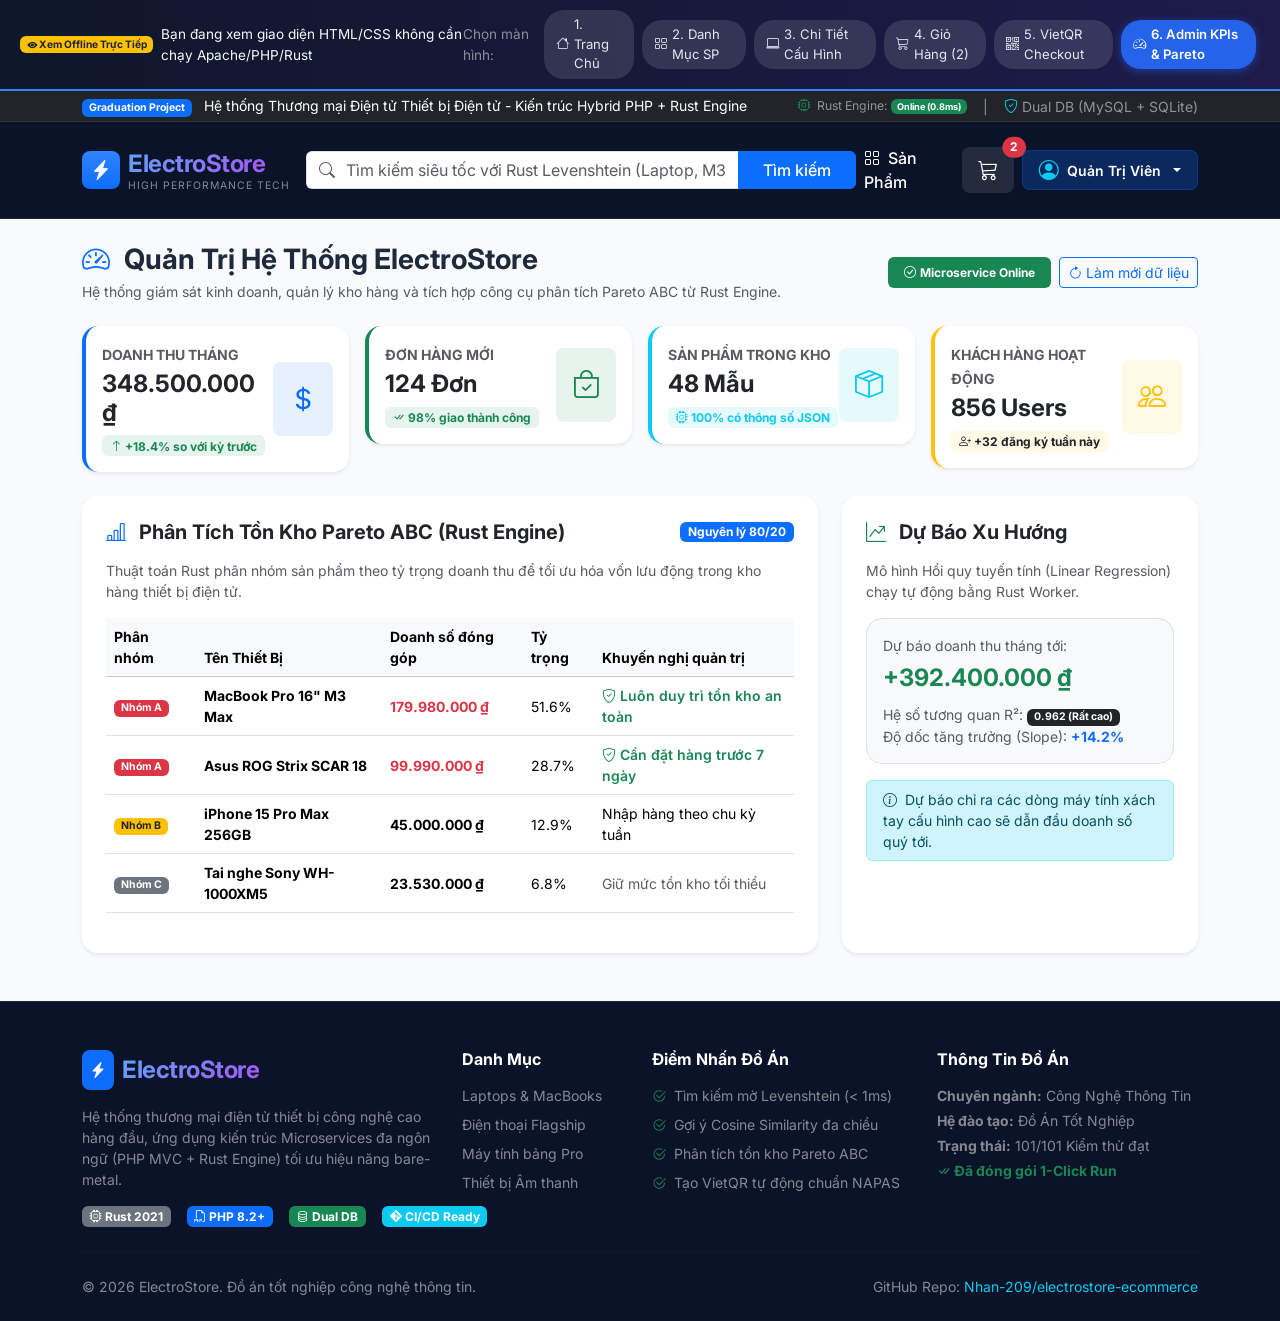
==== preview/admin.html @ 5e4de339 "feat(preview): add standalone offline HTML UI/UX preview suite" ====
<!DOCTYPE html>
<html lang="vi">
<head>
    <meta charset="UTF-8">
    <meta name="viewport" content="width=device-width, initial-scale=1.0">
    <title>Admin Dashboard & KPIs - ElectroStore | Siêu Thị Thiết Bị Điện Tử & Công Nghệ Cao</title>
    <link rel="preconnect" href="https://fonts.googleapis.com">
    <link rel="preconnect" href="https://fonts.gstatic.com" crossorigin>
    <link href="https://fonts.googleapis.com/css2?family=Inter:wght@400;500;600;700;800&display=swap" rel="stylesheet">
    <link href="https://cdn.jsdelivr.net/npm/bootstrap@5.3.3/dist/css/bootstrap.min.css" rel="stylesheet">
    <link rel="stylesheet" href="https://cdn.jsdelivr.net/npm/bootstrap-icons@1.11.3/font/bootstrap-icons.min.css">
    <link rel="stylesheet" href="../public/css/style.css">
    <style>
        .preview-bar {
            background: linear-gradient(90deg, #0f172a, #1e1b4b);
            color: #fff;
            padding: 10px 20px;
            font-size: 0.85rem;
            display: flex;
            justify-content: space-between;
            align-items: center;
            border-bottom: 2px solid #3b82f6;
            position: sticky;
            top: 0;
            z-index: 2000;
        }
        .preview-pill {
            background: rgba(255,255,255,0.12);
            padding: 5px 12px;
            border-radius: 20px;
            text-decoration: none;
            color: #e2e8f0;
            margin: 0 4px;
            transition: all 0.2s;
            font-size: 0.82rem;
            display: inline-flex;
            align-items: center;
            gap: 5px;
        }
        .preview-pill:hover, .preview-pill.active {
            background: #2563eb;
            color: #fff;
            box-shadow: 0 2px 10px rgba(37,99,235,0.5);
            font-weight: 600;
        }
    </style>
</head>
<body>
<!-- Static Preview Mode Banner -->
<div class="preview-bar shadow-sm">
    <div class="d-flex align-items-center gap-2">
        <span class="badge bg-warning text-dark"><i class="bi bi-eye-fill"></i> Xem Offline Trực Tiếp</span>
        <span class="text-light">Bạn đang xem giao diện HTML/CSS không cần chạy Apache/PHP/Rust</span>
    </div>
    <div class="d-flex align-items-center">
        <span class="me-2 text-white-50">Chọn màn hình:</span>
        <a href="index.html" class="preview-pill "><i class="bi bi-house"></i> 1. Trang Chủ</a>
        <a href="products.html" class="preview-pill "><i class="bi bi-grid"></i> 2. Danh Mục SP</a>
        <a href="detail.html" class="preview-pill "><i class="bi bi-laptop"></i> 3. Chi Tiết Cấu Hình</a>
        <a href="cart.html" class="preview-pill "><i class="bi bi-cart3"></i> 4. Giỏ Hàng (2)</a>
        <a href="checkout.html" class="preview-pill "><i class="bi bi-qr-code"></i> 5. VietQR Checkout</a>
        <a href="admin.html" class="preview-pill active"><i class="bi bi-speedometer2"></i> 6. Admin KPIs & Pareto</a>
    </div>
</div>

<!-- Main Top Announcement Bar -->
<div class="bg-dark text-white py-1 px-3 small border-bottom border-secondary border-opacity-25">
    <div class="container d-flex justify-content-between align-items-center">
        <div>
            <span class="badge bg-primary me-2">Graduation Project</span> 
            <span>Hệ thống Thương mại Điện tử Thiết bị Điện tử - Kiến trúc Hybrid PHP + Rust Engine</span>
        </div>
        <div class="d-flex align-items-center gap-3">
            <span id="rustEngineBadge" class="small">
                <i class="bi bi-cpu text-success me-1"></i> <span class="text-white-50">Rust Engine:</span> <span class="badge bg-success">Online (0.8ms)</span>
            </span>
            <span class="text-white-50">|</span>
            <span class="text-white-50"><i class="bi bi-shield-check text-info"></i> Dual DB (MySQL + SQLite)</span>
        </div>
    </div>
</div>

<!-- Main Navbar -->
<nav class="navbar navbar-expand-lg navbar-dark navbar-tech py-3 sticky-top">
    <div class="container">
        <a class="navbar-brand d-flex align-items-center gap-2" href="index.html">
            <div class="bg-primary bg-gradient p-2 rounded-3 d-flex align-items-center justify-content-center text-white" style="width: 38px; height: 38px;">
                <i class="bi bi-lightning-charge-fill fs-5"></i>
            </div>
            <div>
                <span class="brand-title fs-4 fw-bold">ElectroStore</span>
                <div class="text-white-50" style="font-size: 0.65rem; margin-top: -4px; letter-spacing: 1px;">HIGH PERFORMANCE TECH</div>
            </div>
        </a>

        <div class="collapse navbar-collapse show" id="navbarMain">
            <div class="d-flex mx-auto search-box-group my-2 my-lg-0">
                <div class="input-group">
                    <span class="input-group-text bg-white border-end-0 text-muted">
                        <i class="bi bi-search"></i>
                    </span>
                    <input type="text" class="form-control border-start-0 ps-0" placeholder="Tìm kiếm siêu tốc với Rust Levenshtein (Laptop, M3, Sony...)" value="">
                    <a href="products.html" class="btn btn-primary px-4 fw-medium">Tìm kiếm</a>
                </div>
            </div>

            <ul class="navbar-nav ms-auto align-items-center gap-2">
                <li class="nav-item">
                    <a class="nav-link text-white fw-medium" href="products.html">
                        <i class="bi bi-grid me-1"></i> Sản Phẩm
                    </a>
                </li>
                <li class="nav-item">
                    <a class="nav-link text-white position-relative px-3 py-2 rounded-3 bg-white bg-opacity-10" href="cart.html">
                        <i class="bi bi-cart3 fs-5"></i>
                        <span class="position-absolute top-0 start-100 translate-middle badge rounded-pill bg-danger">2</span>
                    </a>
                </li>
                <li class="nav-item dropdown">
                    <a class="nav-link text-white dropdown-toggle d-flex align-items-center gap-2 px-3 py-1 rounded-3 bg-primary bg-opacity-25 border border-primary border-opacity-25" href="#" data-bs-toggle="dropdown">
                        <i class="bi bi-person-circle fs-5 text-info"></i>
                        <span class="small fw-semibold">Quản Trị Viên</span>
                    </a>
                    <ul class="dropdown-menu dropdown-menu-end shadow-sm">
                        <li><a class="dropdown-item" href="admin.html"><i class="bi bi-speedometer2 me-2 text-primary"></i> Admin Dashboard</a></li>
                        <li><hr class="dropdown-divider"></li>
                        <li><a class="dropdown-item text-danger" href="index.html"><i class="bi bi-box-arrow-right me-2"></i> Đăng xuất</a></li>
                    </ul>
                </li>
            </ul>
        </div>
    </div>
</nav>

<main class="py-4">

<div class="container">
    <div class="d-flex justify-content-between align-items-center mb-4">
        <div>
            <h3 class="fw-bold mb-1"><i class="bi bi-speedometer2 text-primary me-2"></i> Quản Trị Hệ Thống ElectroStore</h3>
            <p class="text-muted small mb-0">Hệ thống giám sát kinh doanh, quản lý kho hàng và tích hợp công cụ phân tích Pareto ABC từ Rust Engine.</p>
        </div>
        <div class="d-flex gap-2">
            <span class="badge bg-success px-3 py-2 d-flex align-items-center"><i class="bi bi-check-circle me-1"></i> Microservice Online</span>
            <button class="btn btn-outline-primary btn-sm"><i class="bi bi-arrow-clockwise"></i> Làm mới dữ liệu</button>
        </div>
    </div>

    <!-- KPI Metric Cards -->
    <div class="row g-3 mb-4">
        <div class="col-md-3">
            <div class="card border-0 shadow-sm p-3 rounded-4 bg-white border-start border-4 border-primary">
                <div class="d-flex justify-content-between align-items-center">
                    <div>
                        <span class="text-muted small fw-bold text-uppercase">Doanh Thu Tháng</span>
                        <h4 class="fw-bold text-dark mt-1 mb-0">348.500.000 ₫</h4>
                        <span class="badge bg-success bg-opacity-10 text-success small mt-2"><i class="bi bi-arrow-up"></i> +18.4% so với kỳ trước</span>
                    </div>
                    <div class="p-3 bg-primary bg-opacity-10 text-primary rounded-3 fs-3"><i class="bi bi-currency-dollar"></i></div>
                </div>
            </div>
        </div>
        <div class="col-md-3">
            <div class="card border-0 shadow-sm p-3 rounded-4 bg-white border-start border-4 border-success">
                <div class="d-flex justify-content-between align-items-center">
                    <div>
                        <span class="text-muted small fw-bold text-uppercase">Đơn Hàng Mới</span>
                        <h4 class="fw-bold text-dark mt-1 mb-0">124 Đơn</h4>
                        <span class="badge bg-success bg-opacity-10 text-success small mt-2"><i class="bi bi-check-all"></i> 98% giao thành công</span>
                    </div>
                    <div class="p-3 bg-success bg-opacity-10 text-success rounded-3 fs-3"><i class="bi bi-bag-check"></i></div>
                </div>
            </div>
        </div>
        <div class="col-md-3">
            <div class="card border-0 shadow-sm p-3 rounded-4 bg-white border-start border-4 border-info">
                <div class="d-flex justify-content-between align-items-center">
                    <div>
                        <span class="text-muted small fw-bold text-uppercase">Sản Phẩm Trong Kho</span>
                        <h4 class="fw-bold text-dark mt-1 mb-0">48 Mẫu</h4>
                        <span class="badge bg-info bg-opacity-10 text-info small mt-2"><i class="bi bi-cpu"></i> 100% có thông số JSON</span>
                    </div>
                    <div class="p-3 bg-info bg-opacity-10 text-info rounded-3 fs-3"><i class="bi bi-box-seam"></i></div>
                </div>
            </div>
        </div>
        <div class="col-md-3">
            <div class="card border-0 shadow-sm p-3 rounded-4 bg-white border-start border-4 border-warning">
                <div class="d-flex justify-content-between align-items-center">
                    <div>
                        <span class="text-muted small fw-bold text-uppercase">Khách Hàng Hoạt Động</span>
                        <h4 class="fw-bold text-dark mt-1 mb-0">856 Users</h4>
                        <span class="badge bg-warning bg-opacity-10 text-dark small mt-2"><i class="bi bi-person-plus"></i> +32 đăng ký tuần này</span>
                    </div>
                    <div class="p-3 bg-warning bg-opacity-10 text-warning rounded-3 fs-3"><i class="bi bi-people"></i></div>
                </div>
            </div>
        </div>
    </div>

    <!-- Rust Pareto ABC & Linear Regression Report -->
    <div class="row g-4 mb-4">
        <div class="col-lg-8">
            <div class="card border-0 shadow-sm rounded-4 p-4 bg-white h-100">
                <div class="d-flex justify-content-between align-items-center mb-3">
                    <h5 class="fw-bold mb-0"><i class="bi bi-bar-chart-line text-primary me-2"></i> Phân Tích Tồn Kho Pareto ABC (Rust Engine)</h5>
                    <span class="badge bg-primary">Nguyên lý 80/20</span>
                </div>
                <p class="text-muted small">Thuật toán Rust phân nhóm sản phẩm theo tỷ trọng doanh thu để tối ưu hóa vốn lưu động trong kho hàng thiết bị điện tử.</p>

                <div class="table-responsive">
                    <table class="table table-hover align-middle small">
                        <thead class="table-light">
                            <tr>
                                <th>Phân nhóm</th>
                                <th>Tên Thiết Bị</th>
                                <th>Doanh số đóng góp</th>
                                <th>Tỷ trọng</th>
                                <th>Khuyến nghị quản trị</th>
                            </tr>
                        </thead>
                        <tbody>
                            <tr>
                                <td><span class="badge bg-danger">Nhóm A</span></td>
                                <td class="fw-bold">MacBook Pro 16" M3 Max</td>
                                <td class="fw-bold text-danger">179.980.000 ₫</td>
                                <td>51.6%</td>
                                <td><span class="text-success fw-semibold"><i class="bi bi-shield-check"></i> Luôn duy trì tồn kho an toàn</span></td>
                            </tr>
                            <tr>
                                <td><span class="badge bg-danger">Nhóm A</span></td>
                                <td class="fw-bold">Asus ROG Strix SCAR 18</td>
                                <td class="fw-bold text-danger">99.990.000 ₫</td>
                                <td>28.7%</td>
                                <td><span class="text-success fw-semibold"><i class="bi bi-shield-check"></i> Cần đặt hàng trước 7 ngày</span></td>
                            </tr>
                            <tr>
                                <td><span class="badge bg-warning text-dark">Nhóm B</span></td>
                                <td class="fw-bold">iPhone 15 Pro Max 256GB</td>
                                <td class="fw-bold">45.000.000 ₫</td>
                                <td>12.9%</td>
                                <td><span>Nhập hàng theo chu kỳ tuần</span></td>
                            </tr>
                            <tr>
                                <td><span class="badge bg-secondary">Nhóm C</span></td>
                                <td class="fw-bold">Tai nghe Sony WH-1000XM5</td>
                                <td class="fw-bold">23.530.000 ₫</td>
                                <td>6.8%</td>
                                <td><span class="text-muted">Giữ mức tồn kho tối thiểu</span></td>
                            </tr>
                        </tbody>
                    </table>
                </div>
            </div>
        </div>

        <div class="col-lg-4">
            <div class="card border-0 shadow-sm rounded-4 p-4 bg-white h-100">
                <h5 class="fw-bold mb-3"><i class="bi bi-graph-up-arrow text-success me-2"></i> Dự Báo Xu Hướng</h5>
                <p class="text-muted small">Mô hình Hồi quy tuyến tính (Linear Regression) chạy tự động bằng Rust Worker.</p>
                <div class="p-3 bg-light rounded-4 mb-3 border">
                    <div class="small text-muted mb-1">Dự báo doanh thu tháng tới:</div>
                    <div class="fs-4 fw-bold text-success">+392.400.000 ₫</div>
                    <div class="small text-muted mt-2">Hệ số tương quan R²: <span class="badge bg-dark">0.962 (Rất cao)</span></div>
                    <div class="small text-muted">Độ dốc tăng trưởng (Slope): <span class="fw-bold text-primary">+14.2%</span></div>
                </div>
                <div class="alert alert-info py-2 small mb-0">
                    <i class="bi bi-info-circle me-1"></i> Dự báo chỉ ra các dòng máy tính xách tay cấu hình cao sẽ dẫn đầu doanh số quý tới.
                </div>
            </div>
        </div>
    </div>
</div>

</main>

<footer class="footer-tech pt-5 pb-4 mt-auto">
    <div class="container">
        <div class="row g-4">
            <div class="col-lg-4">
                <div class="d-flex align-items-center gap-2 mb-3">
                    <div class="bg-primary p-2 rounded-3 text-white">
                        <i class="bi bi-lightning-charge-fill"></i>
                    </div>
                    <span class="brand-title fs-4 fw-bold">ElectroStore</span>
                </div>
                <p class="text-white-50 small">Hệ thống thương mại điện tử thiết bị công nghệ cao hàng đầu, ứng dụng kiến trúc Microservices đa ngôn ngữ (PHP MVC + Rust Engine) tối ưu hiệu năng bare-metal.</p>
                <div class="d-flex gap-3 text-white-50">
                    <span class="badge bg-secondary"><i class="bi bi-cpu"></i> Rust 2021</span>
                    <span class="badge bg-primary"><i class="bi bi-filetype-php"></i> PHP 8.2+</span>
                    <span class="badge bg-success"><i class="bi bi-database"></i> Dual DB</span>
                    <span class="badge bg-info"><i class="bi bi-git"></i> CI/CD Ready</span>
                </div>
            </div>
            <div class="col-6 col-lg-2">
                <h6 class="text-white fw-bold mb-3">Danh Mục</h6>
                <ul class="list-unstyled small text-white-50">
                    <li class="mb-2"><a href="products.html" class="text-white-50 text-decoration-none">Laptops & MacBooks</a></li>
                    <li class="mb-2"><a href="products.html" class="text-white-50 text-decoration-none">Điện thoại Flagship</a></li>
                    <li class="mb-2"><a href="products.html" class="text-white-50 text-decoration-none">Máy tính bảng Pro</a></li>
                    <li class="mb-2"><a href="products.html" class="text-white-50 text-decoration-none">Thiết bị Âm thanh</a></li>
                </ul>
            </div>
            <div class="col-6 col-lg-3">
                <h6 class="text-white fw-bold mb-3">Điểm Nhấn Đồ Án</h6>
                <ul class="list-unstyled small text-white-50">
                    <li class="mb-2"><i class="bi bi-check2-circle text-success me-1"></i> Tìm kiếm mờ Levenshtein (< 1ms)</li>
                    <li class="mb-2"><i class="bi bi-check2-circle text-success me-1"></i> Gợi ý Cosine Similarity đa chiều</li>
                    <li class="mb-2"><i class="bi bi-check2-circle text-success me-1"></i> Phân tích tồn kho Pareto ABC</li>
                    <li class="mb-2"><i class="bi bi-check2-circle text-success me-1"></i> Tạo VietQR tự động chuẩn NAPAS</li>
                </ul>
            </div>
            <div class="col-lg-3">
                <h6 class="text-white fw-bold mb-3">Thông Tin Đồ Án</h6>
                <div class="small text-white-50">
                    <p class="mb-1"><strong>Chuyên ngành:</strong> Công Nghệ Thông Tin</p>
                    <p class="mb-1"><strong>Hệ đào tạo:</strong> Đồ Án Tốt Nghiệp</p>
                    <p class="mb-1"><strong>Trạng thái:</strong> 101/101 Kiểm thử đạt</p>
                    <p class="mb-0 text-success fw-bold"><i class="bi bi-check-all"></i> Đã đóng gói 1-Click Run</p>
                </div>
            </div>
        </div>
        <hr class="border-secondary border-opacity-25 my-4">
        <div class="d-flex flex-wrap justify-content-between align-items-center small text-white-50">
            <div>&copy; 2026 ElectroStore. Đồ án tốt nghiệp công nghệ thông tin.</div>
            <div>GitHub Repo: <a href="https://github.com/Nhan-209/electrostore-ecommerce" target="_blank" class="text-info text-decoration-none">Nhan-209/electrostore-ecommerce</a></div>
        </div>
    </div>
</footer>

<script src="https://cdn.jsdelivr.net/npm/bootstrap@5.3.3/dist/js/bootstrap.bundle.min.js"></script>
</body>
</html>
---- public/css/style.css ----
:root {
    --primary-color: #0f172a;
    --accent-color: #2563eb;
    --accent-hover: #1d4ed8;
    --accent-light: #eff6ff;
    --tech-cyan: #06b6d4;
    --tech-emerald: #10b981;
    --bg-main: #f8fafc;
    --card-bg: #ffffff;
    --text-main: #1e293b;
    --text-muted: #64748b;
    --border-color: #e2e8f0;
    --radius-sm: 8px;
    --radius-md: 14px;
    --radius-lg: 20px;
    --shadow-soft: 0 4px 20px -2px rgba(15, 23, 42, 0.06);
    --shadow-hover: 0 12px 30px -4px rgba(15, 23, 42, 0.12);
}

body {
    font-family: 'Inter', system-ui, -apple-system, BlinkMacSystemFont, "Segoe UI", Roboto, sans-serif;
    background-color: var(--bg-main);
    color: var(--text-main);
    margin: 0;
    padding: 0;
    display: flex;
    flex-direction: column;
    min-height: 100vh;
}

main {
    flex: 1 0 auto;
}

/* Navbar */
.navbar-tech {
    background-color: #0b1329;
    border-bottom: 1px solid rgba(255, 255, 255, 0.08);
}

.brand-title {
    font-weight: 800;
    letter-spacing: -0.5px;
    background: linear-gradient(135deg, #60a5fa, #a855f7);
    -webkit-background-clip: text;
    -webkit-text-fill-color: transparent;
}

.search-box-group {
    position: relative;
    max-width: 550px;
    width: 100%;
}

.search-dropdown-menu {
    position: absolute;
    top: 100%;
    left: 0;
    right: 0;
    background: #ffffff;
    border: 1px solid var(--border-color);
    border-radius: var(--radius-md);
    box-shadow: var(--shadow-hover);
    z-index: 1050;
    max-height: 400px;
    overflow-y: auto;
    display: none;
}

.search-item {
    display: flex;
    align-items: center;
    padding: 10px 15px;
    border-bottom: 1px solid #f1f5f9;
    text-decoration: none;
    color: var(--text-main);
    transition: background-color 0.15s;
}

.search-item:hover {
    background-color: #f8fafc;
}

.search-item img {
    width: 44px;
    height: 44px;
    object-fit: cover;
    border-radius: 6px;
    margin-right: 12px;
}

/* Hero Banner */
.hero-banner {
    background: linear-gradient(135deg, #091024 0%, #1e1b4b 100%);
    color: #ffffff;
    border-radius: var(--radius-lg);
    padding: 3rem 2.5rem;
    position: relative;
    overflow: hidden;
}

.hero-banner::after {
    content: '';
    position: absolute;
    top: -50%;
    right: -20%;
    width: 500px;
    height: 500px;
    background: radial-gradient(circle, rgba(59, 130, 246, 0.15) 0%, rgba(0,0,0,0) 70%);
    border-radius: 50%;
}

/* Product Cards */
.tech-card {
    background: var(--card-bg);
    border: 1px solid var(--border-color);
    border-radius: var(--radius-md);
    box-shadow: var(--shadow-soft);
    transition: transform 0.25s ease, box-shadow 0.25s ease, border-color 0.25s ease;
    overflow: hidden;
    display: flex;
    flex-direction: column;
    height: 100%;
}

.tech-card:hover {
    transform: translateY(-5px);
    box-shadow: var(--shadow-hover);
    border-color: #cbd5e1;
}

.card-img-wrap {
    background: #f1f5f9;
    padding: 1.5rem;
    text-align: center;
    position: relative;
    min-height: 200px;
    display: flex;
    align-items: center;
    justify-content: center;
}

.card-img-wrap img {
    max-height: 160px;
    max-width: 100%;
    object-fit: contain;
    transition: transform 0.3s ease;
}

.tech-card:hover .card-img-wrap img {
    transform: scale(1.05);
}

.spec-pill {
    font-size: 0.75rem;
    font-weight: 500;
    padding: 3px 8px;
    border-radius: 6px;
    background-color: #f1f5f9;
    color: #475569;
    display: inline-block;
    margin-right: 4px;
    margin-bottom: 4px;
}

.badge-rust-power {
    background: linear-gradient(135deg, #f97316 0%, #ea580c 100%);
    color: white;
    font-size: 0.75rem;
    font-weight: 600;
    padding: 4px 10px;
    border-radius: 20px;
    display: inline-flex;
    align-items: center;
    gap: 4px;
}

.badge-discount {
    position: absolute;
    top: 12px;
    left: 12px;
    background-color: #ef4444;
    color: white;
    font-size: 0.75rem;
    font-weight: 700;
    padding: 4px 8px;
    border-radius: 6px;
}

/* Category circles */
.category-box {
    background: #ffffff;
    border: 1px solid var(--border-color);
    border-radius: var(--radius-md);
    padding: 1.25rem 1rem;
    text-align: center;
    transition: all 0.2s ease;
    text-decoration: none;
    color: var(--text-main);
    display: block;
}

.category-box:hover {
    border-color: var(--accent-color);
    box-shadow: var(--shadow-soft);
    transform: translateY(-3px);
    color: var(--accent-color);
}

.category-box i {
    font-size: 2rem;
    margin-bottom: 0.5rem;
    color: var(--accent-color);
}

/* Footer */
footer {
    background-color: #0b1329;
    color: #94a3b8;
    border-top: 1px solid rgba(255, 255, 255, 0.08);
    padding: 3rem 0 1.5rem 0;
    margin-top: auto;
}

footer a {
    color: #cbd5e1;
    text-decoration: none;
    transition: color 0.15s;
}

footer a:hover {
    color: #ffffff;
}

/* Toast container */
.toast-container {
    position: fixed;
    bottom: 24px;
    right: 24px;
    z-index: 1090;
}
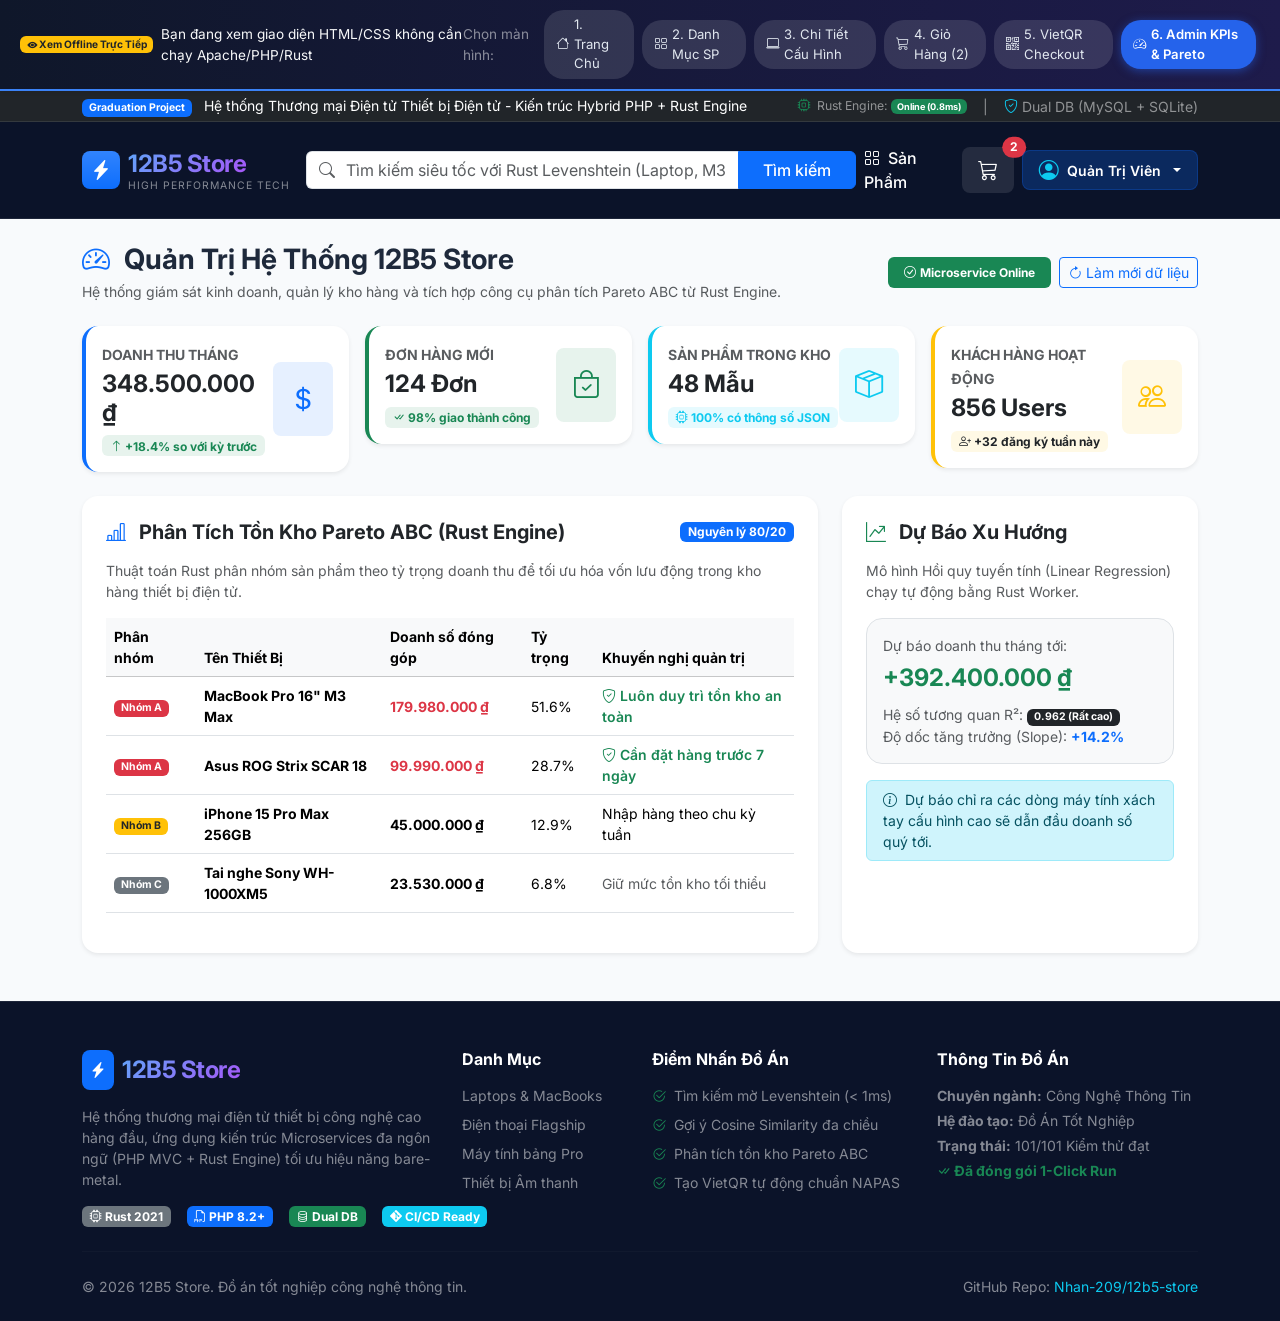
==== commit bdf61b6f: "feat(branding): rename store to 12B5 Store, update database configurations and add XAMPP guide" ====
--- a/preview/admin.html
+++ b/preview/admin.html
@@ -3,7 +3,7 @@
 <head>
     <meta charset="UTF-8">
     <meta name="viewport" content="width=device-width, initial-scale=1.0">
-    <title>Admin Dashboard & KPIs - ElectroStore | Siêu Thị Thiết Bị Điện Tử & Công Nghệ Cao</title>
+    <title>Admin Dashboard & KPIs - 12B5 Store | Siêu Thị Thiết Bị Điện Tử & Công Nghệ Cao</title>
     <link rel="preconnect" href="https://fonts.googleapis.com">
     <link rel="preconnect" href="https://fonts.gstatic.com" crossorigin>
     <link href="https://fonts.googleapis.com/css2?family=Inter:wght@400;500;600;700;800&display=swap" rel="stylesheet">
@@ -88,7 +88,7 @@
                 <i class="bi bi-lightning-charge-fill fs-5"></i>
             </div>
             <div>
-                <span class="brand-title fs-4 fw-bold">ElectroStore</span>
+                <span class="brand-title fs-4 fw-bold">12B5 Store</span>
                 <div class="text-white-50" style="font-size: 0.65rem; margin-top: -4px; letter-spacing: 1px;">HIGH PERFORMANCE TECH</div>
             </div>
         </a>
@@ -137,7 +137,7 @@
 <div class="container">
     <div class="d-flex justify-content-between align-items-center mb-4">
         <div>
-            <h3 class="fw-bold mb-1"><i class="bi bi-speedometer2 text-primary me-2"></i> Quản Trị Hệ Thống ElectroStore</h3>
+            <h3 class="fw-bold mb-1"><i class="bi bi-speedometer2 text-primary me-2"></i> Quản Trị Hệ Thống 12B5 Store</h3>
             <p class="text-muted small mb-0">Hệ thống giám sát kinh doanh, quản lý kho hàng và tích hợp công cụ phân tích Pareto ABC từ Rust Engine.</p>
         </div>
         <div class="d-flex gap-2">
@@ -282,7 +282,7 @@
                     <div class="bg-primary p-2 rounded-3 text-white">
                         <i class="bi bi-lightning-charge-fill"></i>
                     </div>
-                    <span class="brand-title fs-4 fw-bold">ElectroStore</span>
+                    <span class="brand-title fs-4 fw-bold">12B5 Store</span>
                 </div>
                 <p class="text-white-50 small">Hệ thống thương mại điện tử thiết bị công nghệ cao hàng đầu, ứng dụng kiến trúc Microservices đa ngôn ngữ (PHP MVC + Rust Engine) tối ưu hiệu năng bare-metal.</p>
                 <div class="d-flex gap-3 text-white-50">
@@ -322,8 +322,8 @@
         </div>
         <hr class="border-secondary border-opacity-25 my-4">
         <div class="d-flex flex-wrap justify-content-between align-items-center small text-white-50">
-            <div>&copy; 2026 ElectroStore. Đồ án tốt nghiệp công nghệ thông tin.</div>
-            <div>GitHub Repo: <a href="https://github.com/Nhan-209/electrostore-ecommerce" target="_blank" class="text-info text-decoration-none">Nhan-209/electrostore-ecommerce</a></div>
+            <div>&copy; 2026 12B5 Store. Đồ án tốt nghiệp công nghệ thông tin.</div>
+            <div>GitHub Repo: <a href="https://github.com/Nhan-209/12b5-store" target="_blank" class="text-info text-decoration-none">Nhan-209/12b5-store</a></div>
         </div>
     </div>
 </footer>
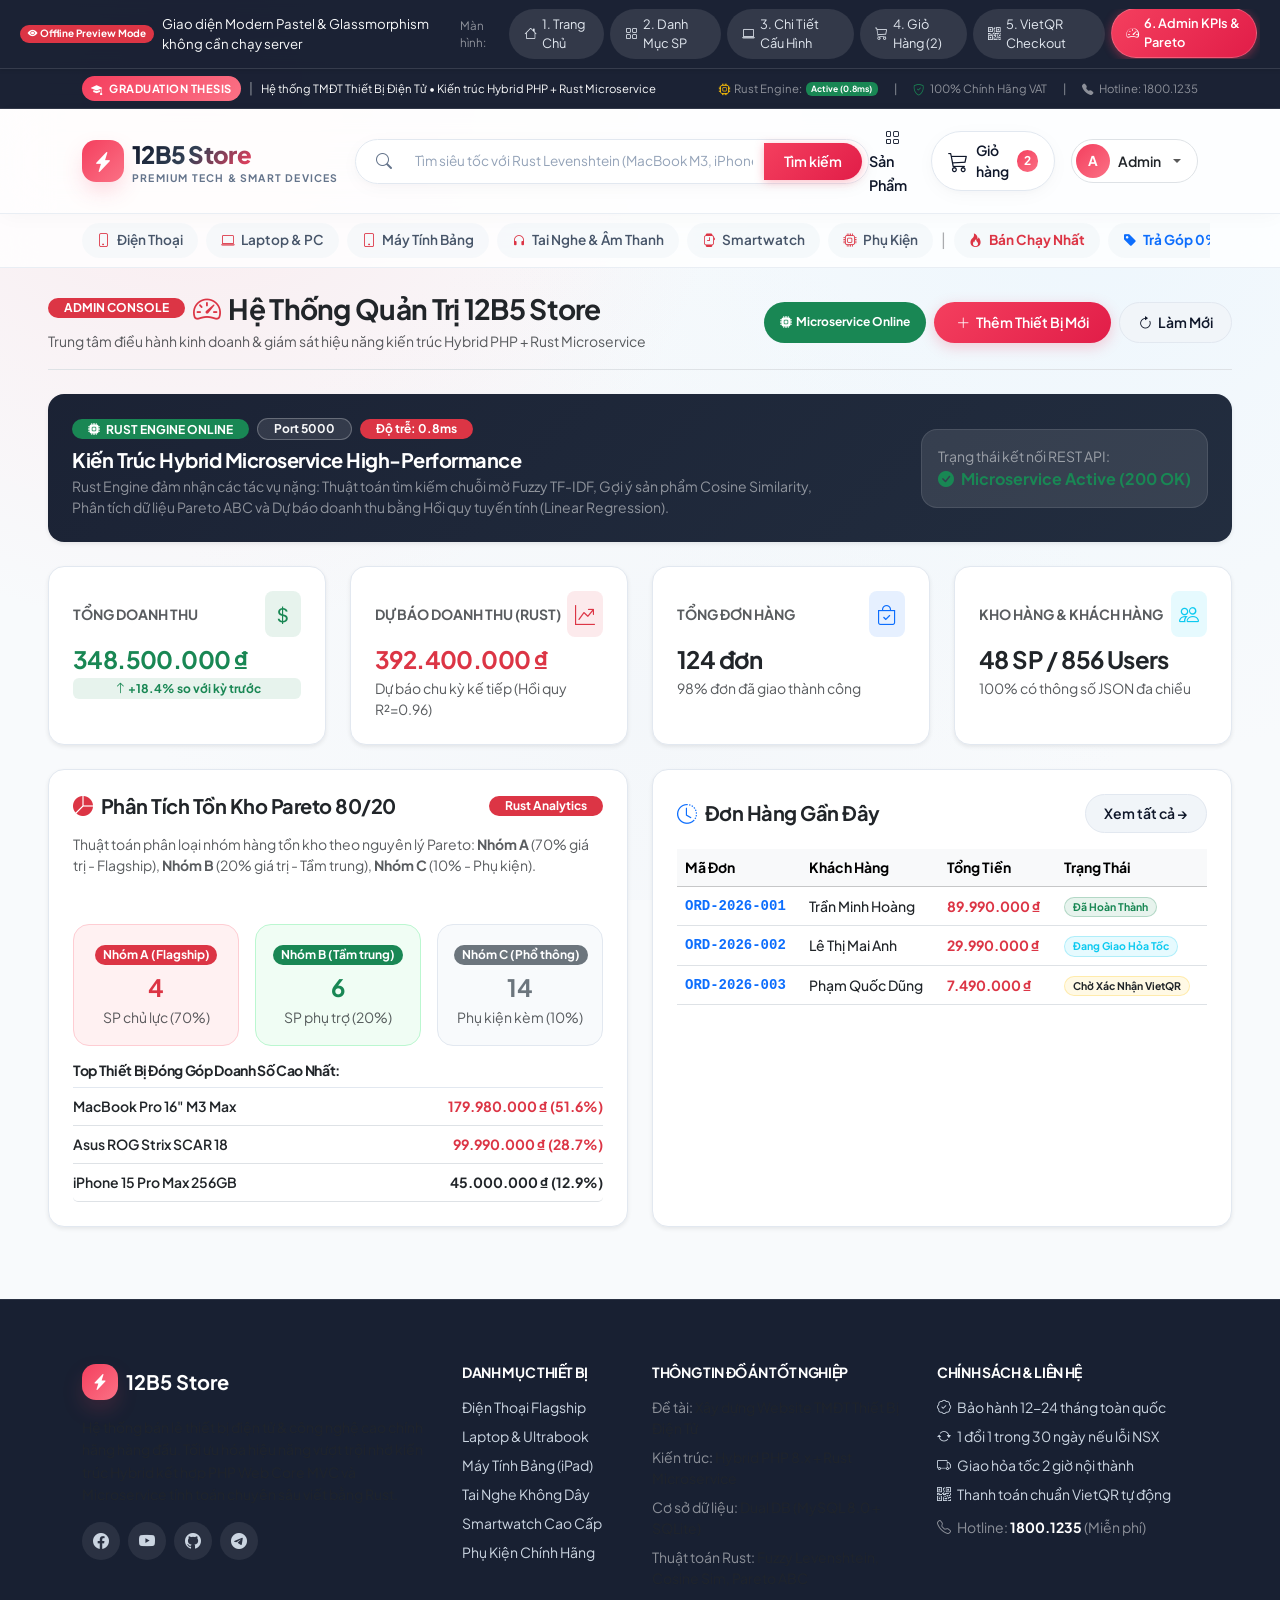
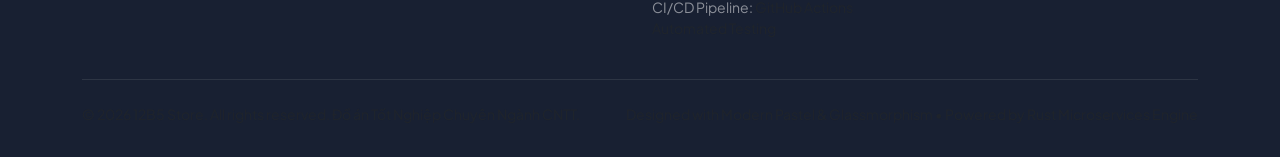
==== commit 201f7a64: "feat(ui): implement modern pastel & glassmorphism theme with realistic electronic store UX" ====
--- a/preview/admin.html
+++ b/preview/admin.html
@@ -4,56 +4,67 @@
     <meta charset="UTF-8">
     <meta name="viewport" content="width=device-width, initial-scale=1.0">
     <title>Admin Dashboard & KPIs - 12B5 Store | Siêu Thị Thiết Bị Điện Tử & Công Nghệ Cao</title>
+    
+    <!-- Google Fonts: Plus Jakarta Sans & Inter -->
     <link rel="preconnect" href="https://fonts.googleapis.com">
     <link rel="preconnect" href="https://fonts.gstatic.com" crossorigin>
-    <link href="https://fonts.googleapis.com/css2?family=Inter:wght@400;500;600;700;800&display=swap" rel="stylesheet">
+    <link href="https://fonts.googleapis.com/css2?family=Plus+Jakarta+Sans:wght@400;500;600;700;800&family=Inter:wght@400;500;600;700&display=swap" rel="stylesheet">
+    
+    <!-- Bootstrap 5.3 CSS -->
     <link href="https://cdn.jsdelivr.net/npm/bootstrap@5.3.3/dist/css/bootstrap.min.css" rel="stylesheet">
     <link rel="stylesheet" href="https://cdn.jsdelivr.net/npm/bootstrap-icons@1.11.3/font/bootstrap-icons.min.css">
+    
+    <!-- Custom Theme CSS -->
     <link rel="stylesheet" href="../public/css/style.css">
     <style>
         .preview-bar {
-            background: linear-gradient(90deg, #0f172a, #1e1b4b);
+            background: rgba(15, 23, 42, 0.95);
+            backdrop-filter: blur(16px);
+            -webkit-backdrop-filter: blur(16px);
             color: #fff;
-            padding: 10px 20px;
-            font-size: 0.85rem;
+            padding: 9px 20px;
+            font-size: 0.83rem;
             display: flex;
             justify-content: space-between;
             align-items: center;
-            border-bottom: 2px solid #3b82f6;
+            border-bottom: 1px solid rgba(255, 255, 255, 0.12);
             position: sticky;
             top: 0;
-            z-index: 2000;
+            z-index: 2100;
         }
         .preview-pill {
-            background: rgba(255,255,255,0.12);
-            padding: 5px 12px;
-            border-radius: 20px;
+            background: rgba(255, 255, 255, 0.1);
+            padding: 5px 14px;
+            border-radius: 9999px;
             text-decoration: none;
             color: #e2e8f0;
-            margin: 0 4px;
-            transition: all 0.2s;
-            font-size: 0.82rem;
+            margin: 0 3px;
+            transition: all 0.2s ease;
+            font-size: 0.8rem;
             display: inline-flex;
             align-items: center;
             gap: 5px;
+            border: 1px solid transparent;
         }
         .preview-pill:hover, .preview-pill.active {
-            background: #2563eb;
+            background: linear-gradient(135deg, #f43f5e 0%, #e11d48 100%);
             color: #fff;
-            box-shadow: 0 2px 10px rgba(37,99,235,0.5);
+            box-shadow: 0 2px 10px rgba(244, 63, 94, 0.45);
             font-weight: 600;
+            border-color: rgba(255, 255, 255, 0.2);
+            transform: translateY(-1px);
         }
     </style>
 </head>
 <body>
-<!-- Static Preview Mode Banner -->
+<!-- Static Preview Mode Sticky Navigation Bar -->
 <div class="preview-bar shadow-sm">
     <div class="d-flex align-items-center gap-2">
-        <span class="badge bg-warning text-dark"><i class="bi bi-eye-fill"></i> Xem Offline Trực Tiếp</span>
-        <span class="text-light">Bạn đang xem giao diện HTML/CSS không cần chạy Apache/PHP/Rust</span>
-    </div>
-    <div class="d-flex align-items-center">
-        <span class="me-2 text-white-50">Chọn màn hình:</span>
+        <span class="badge bg-danger rounded-pill px-2 py-1"><i class="bi bi-eye-fill"></i> Offline Preview Mode</span>
+        <span class="text-light d-none d-lg-inline">Giao diện Modern Pastel & Glassmorphism không cần chạy server</span>
+    </div>
+    <div class="d-flex align-items-center overflow-x-auto">
+        <span class="me-2 text-white-50 small d-none d-sm-inline">Màn hình:</span>
         <a href="index.html" class="preview-pill "><i class="bi bi-house"></i> 1. Trang Chủ</a>
         <a href="products.html" class="preview-pill "><i class="bi bi-grid"></i> 2. Danh Mục SP</a>
         <a href="detail.html" class="preview-pill "><i class="bi bi-laptop"></i> 3. Chi Tiết Cấu Hình</a>
@@ -64,67 +75,73 @@
 </div>
 
 <!-- Main Top Announcement Bar -->
-<div class="bg-dark text-white py-1 px-3 small border-bottom border-secondary border-opacity-25">
-    <div class="container d-flex justify-content-between align-items-center">
-        <div>
-            <span class="badge bg-primary me-2">Graduation Project</span> 
-            <span>Hệ thống Thương mại Điện tử Thiết bị Điện tử - Kiến trúc Hybrid PHP + Rust Engine</span>
-        </div>
-        <div class="d-flex align-items-center gap-3">
-            <span id="rustEngineBadge" class="small">
-                <i class="bi bi-cpu text-success me-1"></i> <span class="text-white-50">Rust Engine:</span> <span class="badge bg-success">Online (0.8ms)</span>
+<div class="announcement-bar">
+    <div class="container d-flex flex-wrap justify-content-between align-items-center gap-2">
+        <div class="d-flex align-items-center gap-2">
+            <span class="badge-thesis"><i class="bi bi-mortarboard-fill me-1"></i> Graduation Thesis</span> 
+            <span class="d-none d-md-inline text-white-50">|</span>
+            <span class="small text-light">Hệ thống TMĐT Thiết Bị Điện Tử &bull; Kiến trúc Hybrid PHP + Rust Microservice</span>
+        </div>
+        <div class="d-flex align-items-center gap-3 small">
+            <span id="rustEngineBadge" class="d-inline-flex align-items-center">
+                <i class="bi bi-cpu text-warning me-1"></i> <span class="text-white-50">Rust Engine:</span> <span class="badge bg-success ms-1">Active (0.8ms)</span>
             </span>
-            <span class="text-white-50">|</span>
-            <span class="text-white-50"><i class="bi bi-shield-check text-info"></i> Dual DB (MySQL + SQLite)</span>
+            <span class="text-white-50 d-none d-sm-inline">|</span>
+            <span class="text-white-50 d-none d-sm-inline"><i class="bi bi-shield-check text-success me-1"></i> 100% Chính Hãng VAT</span>
+            <span class="text-white-50 d-none d-lg-inline">|</span>
+            <span class="text-white-50 d-none d-lg-inline"><i class="bi bi-telephone-fill me-1"></i> Hotline: 1800.1235</span>
         </div>
     </div>
 </div>
 
-<!-- Main Navbar -->
-<nav class="navbar navbar-expand-lg navbar-dark navbar-tech py-3 sticky-top">
+<!-- Main Frosted Glass Navigation Bar -->
+<nav class="navbar navbar-expand-lg navbar-glass py-3 sticky-top">
     <div class="container">
         <a class="navbar-brand d-flex align-items-center gap-2" href="index.html">
-            <div class="bg-primary bg-gradient p-2 rounded-3 d-flex align-items-center justify-content-center text-white" style="width: 38px; height: 38px;">
+            <div class="brand-logo-badge">
                 <i class="bi bi-lightning-charge-fill fs-5"></i>
             </div>
             <div>
-                <span class="brand-title fs-4 fw-bold">12B5 Store</span>
-                <div class="text-white-50" style="font-size: 0.65rem; margin-top: -4px; letter-spacing: 1px;">HIGH PERFORMANCE TECH</div>
+                <span class="brand-title fs-4">12B5 Store</span>
+                <div class="brand-subtitle">PREMIUM TECH & SMART DEVICES</div>
             </div>
         </a>
 
         <div class="collapse navbar-collapse show" id="navbarMain">
             <div class="d-flex mx-auto search-box-group my-2 my-lg-0">
-                <div class="input-group">
-                    <span class="input-group-text bg-white border-end-0 text-muted">
+                <div class="input-group w-100">
+                    <span class="input-group-text">
                         <i class="bi bi-search"></i>
                     </span>
-                    <input type="text" class="form-control border-start-0 ps-0" placeholder="Tìm kiếm siêu tốc với Rust Levenshtein (Laptop, M3, Sony...)" value="">
-                    <a href="products.html" class="btn btn-primary px-4 fw-medium">Tìm kiếm</a>
+                    <input type="text" class="form-control" placeholder="Tìm siêu tốc với Rust Levenshtein (MacBook M3, iPhone 16, Sony...)" value="">
+                    <a href="products.html" class="btn btn-search">Tìm kiếm</a>
                 </div>
             </div>
 
             <ul class="navbar-nav ms-auto align-items-center gap-2">
                 <li class="nav-item">
-                    <a class="nav-link text-white fw-medium" href="products.html">
+                    <a class="nav-link-custom" href="products.html">
                         <i class="bi bi-grid me-1"></i> Sản Phẩm
                     </a>
                 </li>
                 <li class="nav-item">
-                    <a class="nav-link text-white position-relative px-3 py-2 rounded-3 bg-white bg-opacity-10" href="cart.html">
+                    <a class="cart-pill-btn" href="cart.html">
                         <i class="bi bi-cart3 fs-5"></i>
-                        <span class="position-absolute top-0 start-100 translate-middle badge rounded-pill bg-danger">2</span>
+                        <span class="small d-none d-md-inline">Giỏ hàng</span>
+                        <span class="cart-pill-badge">2</span>
                     </a>
                 </li>
-                <li class="nav-item dropdown">
-                    <a class="nav-link text-white dropdown-toggle d-flex align-items-center gap-2 px-3 py-1 rounded-3 bg-primary bg-opacity-25 border border-primary border-opacity-25" href="#" data-bs-toggle="dropdown">
-                        <i class="bi bi-person-circle fs-5 text-info"></i>
-                        <span class="small fw-semibold">Quản Trị Viên</span>
+                <li class="nav-item dropdown ms-lg-2">
+                    <a class="nav-link dropdown-toggle d-flex align-items-center gap-2 p-1 pe-3 rounded-pill bg-white border shadow-xs" href="#" data-bs-toggle="dropdown">
+                        <div class="rounded-circle d-flex align-items-center justify-content-center text-white fw-bold" style="width: 34px; height: 34px; background: linear-gradient(135deg, #f43f5e, #fb7185); font-size: 0.85rem;">
+                            A
+                        </div>
+                        <span class="small fw-semibold text-dark">Admin</span>
                     </a>
-                    <ul class="dropdown-menu dropdown-menu-end shadow-sm">
-                        <li><a class="dropdown-item" href="admin.html"><i class="bi bi-speedometer2 me-2 text-primary"></i> Admin Dashboard</a></li>
+                    <ul class="dropdown-menu dropdown-menu-end shadow-sm border-0 rounded-4 mt-2">
+                        <li><a class="dropdown-item py-2 text-danger fw-bold" href="admin.html"><i class="bi bi-speedometer2 me-2"></i> Bảng Quản Trị Admin</a></li>
                         <li><hr class="dropdown-divider"></li>
-                        <li><a class="dropdown-item text-danger" href="index.html"><i class="bi bi-box-arrow-right me-2"></i> Đăng xuất</a></li>
+                        <li><a class="dropdown-item py-2 text-danger" href="index.html"><i class="bi bi-box-arrow-right me-2"></i> Đăng xuất</a></li>
                     </ul>
                 </li>
             </ul>
@@ -132,198 +149,275 @@
     </div>
 </nav>
 
+<!-- Category Quick Navigation Strip -->
+<div class="category-quick-strip d-none d-md-block">
+    <div class="container d-flex align-items-center justify-content-between overflow-x-auto gap-2">
+        <a href="products.html" class="category-quick-link"><i class="bi bi-phone text-danger"></i> Điện Thoại</a>
+        <a href="products.html" class="category-quick-link"><i class="bi bi-laptop text-danger"></i> Laptop & PC</a>
+        <a href="products.html" class="category-quick-link"><i class="bi bi-tablet text-danger"></i> Máy Tính Bảng</a>
+        <a href="products.html" class="category-quick-link"><i class="bi bi-headphones text-danger"></i> Tai Nghe & Âm Thanh</a>
+        <a href="products.html" class="category-quick-link"><i class="bi bi-smartwatch text-danger"></i> Smartwatch</a>
+        <a href="products.html" class="category-quick-link"><i class="bi bi-cpu text-danger"></i> Phụ Kiện</a>
+        <span class="text-muted opacity-50">|</span>
+        <a href="products.html" class="category-quick-link text-danger fw-bold"><i class="bi bi-fire text-danger"></i> Bán Chạy Nhất</a>
+        <a href="products.html" class="category-quick-link text-primary fw-bold"><i class="bi bi-tag-fill text-primary"></i> Trả Góp 0%</a>
+    </div>
+</div>
+
 <main class="py-4">
 
-<div class="container">
-    <div class="d-flex justify-content-between align-items-center mb-4">
+<div class="container-fluid px-lg-5 px-3">
+    <!-- Admin Top Nav -->
+    <div class="d-flex flex-wrap justify-content-between align-items-center mb-4 pb-3 border-bottom gap-3">
         <div>
-            <h3 class="fw-bold mb-1"><i class="bi bi-speedometer2 text-primary me-2"></i> Quản Trị Hệ Thống 12B5 Store</h3>
-            <p class="text-muted small mb-0">Hệ thống giám sát kinh doanh, quản lý kho hàng và tích hợp công cụ phân tích Pareto ABC từ Rust Engine.</p>
-        </div>
-        <div class="d-flex gap-2">
-            <span class="badge bg-success px-3 py-2 d-flex align-items-center"><i class="bi bi-check-circle me-1"></i> Microservice Online</span>
-            <button class="btn btn-outline-primary btn-sm"><i class="bi bi-arrow-clockwise"></i> Làm mới dữ liệu</button>
-        </div>
-    </div>
-
-    <!-- KPI Metric Cards -->
-    <div class="row g-3 mb-4">
-        <div class="col-md-3">
-            <div class="card border-0 shadow-sm p-3 rounded-4 bg-white border-start border-4 border-primary">
-                <div class="d-flex justify-content-between align-items-center">
-                    <div>
-                        <span class="text-muted small fw-bold text-uppercase">Doanh Thu Tháng</span>
-                        <h4 class="fw-bold text-dark mt-1 mb-0">348.500.000 ₫</h4>
-                        <span class="badge bg-success bg-opacity-10 text-success small mt-2"><i class="bi bi-arrow-up"></i> +18.4% so với kỳ trước</span>
-                    </div>
-                    <div class="p-3 bg-primary bg-opacity-10 text-primary rounded-3 fs-3"><i class="bi bi-currency-dollar"></i></div>
-                </div>
-            </div>
-        </div>
-        <div class="col-md-3">
-            <div class="card border-0 shadow-sm p-3 rounded-4 bg-white border-start border-4 border-success">
-                <div class="d-flex justify-content-between align-items-center">
-                    <div>
-                        <span class="text-muted small fw-bold text-uppercase">Đơn Hàng Mới</span>
-                        <h4 class="fw-bold text-dark mt-1 mb-0">124 Đơn</h4>
-                        <span class="badge bg-success bg-opacity-10 text-success small mt-2"><i class="bi bi-check-all"></i> 98% giao thành công</span>
-                    </div>
-                    <div class="p-3 bg-success bg-opacity-10 text-success rounded-3 fs-3"><i class="bi bi-bag-check"></i></div>
-                </div>
-            </div>
-        </div>
-        <div class="col-md-3">
-            <div class="card border-0 shadow-sm p-3 rounded-4 bg-white border-start border-4 border-info">
-                <div class="d-flex justify-content-between align-items-center">
-                    <div>
-                        <span class="text-muted small fw-bold text-uppercase">Sản Phẩm Trong Kho</span>
-                        <h4 class="fw-bold text-dark mt-1 mb-0">48 Mẫu</h4>
-                        <span class="badge bg-info bg-opacity-10 text-info small mt-2"><i class="bi bi-cpu"></i> 100% có thông số JSON</span>
-                    </div>
-                    <div class="p-3 bg-info bg-opacity-10 text-info rounded-3 fs-3"><i class="bi bi-box-seam"></i></div>
-                </div>
-            </div>
-        </div>
-        <div class="col-md-3">
-            <div class="card border-0 shadow-sm p-3 rounded-4 bg-white border-start border-4 border-warning">
-                <div class="d-flex justify-content-between align-items-center">
-                    <div>
-                        <span class="text-muted small fw-bold text-uppercase">Khách Hàng Hoạt Động</span>
-                        <h4 class="fw-bold text-dark mt-1 mb-0">856 Users</h4>
-                        <span class="badge bg-warning bg-opacity-10 text-dark small mt-2"><i class="bi bi-person-plus"></i> +32 đăng ký tuần này</span>
-                    </div>
-                    <div class="p-3 bg-warning bg-opacity-10 text-warning rounded-3 fs-3"><i class="bi bi-people"></i></div>
-                </div>
-            </div>
-        </div>
-    </div>
-
-    <!-- Rust Pareto ABC & Linear Regression Report -->
+            <div class="d-flex align-items-center gap-2 mb-1">
+                <span class="badge bg-danger rounded-pill px-3 py-1 small fw-bold">ADMIN CONSOLE</span>
+                <h3 class="fw-bold mb-0 text-dark"><i class="bi bi-speedometer2 me-2 text-danger"></i>Hệ Thống Quản Trị 12B5 Store</h3>
+            </div>
+            <span class="text-muted small">Trung tâm điều hành kinh doanh & giám sát hiệu năng kiến trúc Hybrid PHP + Rust Microservice</span>
+        </div>
+        <div class="d-flex flex-wrap gap-2">
+            <span class="badge bg-success rounded-pill px-3 py-2 d-flex align-items-center"><i class="bi bi-cpu-fill me-1"></i> Microservice Online</span>
+            <button class="btn btn-rose btn-sm"><i class="bi bi-plus-lg me-1"></i> Thêm Thiết Bị Mới</button>
+            <button class="btn btn-soft-slate btn-sm"><i class="bi bi-arrow-clockwise me-1"></i> Làm Mới</button>
+        </div>
+    </div>
+
+    <!-- Rust Engine Microservice Health Banner -->
+    <div class="card border-0 shadow-sm rounded-4 mb-4 overflow-hidden" style="background: linear-gradient(135deg, rgba(15, 23, 42, 0.95) 0%, rgba(30, 41, 59, 0.98) 100%);">
+        <div class="card-body p-4 text-white">
+            <div class="row align-items-center g-3">
+                <div class="col-md-8">
+                    <div class="d-flex flex-wrap align-items-center gap-2 mb-2">
+                        <span class="badge bg-success rounded-pill px-3 py-1 text-uppercase fw-bold">
+                            <i class="bi bi-cpu-fill me-1"></i> RUST ENGINE ONLINE
+                        </span>
+                        <span class="badge bg-white bg-opacity-10 text-light border border-white border-opacity-25 rounded-pill px-3 py-1">Port 5000</span>
+                        <span class="badge bg-danger rounded-pill px-3 py-1">Độ trễ: 0.8ms</span>
+                    </div>
+                    <h5 class="fw-bold mb-1 text-white">Kiến Trúc Hybrid Microservice High-Performance</h5>
+                    <p class="text-white-50 small mb-0">
+                        Rust Engine đảm nhận các tác vụ nặng: Thuật toán tìm kiếm chuỗi mờ Fuzzy TF-IDF, Gợi ý sản phẩm Cosine Similarity, Phân tích dữ liệu Pareto ABC và Dự báo doanh thu bằng Hồi quy tuyến tính (Linear Regression).
+                    </p>
+                </div>
+                <div class="col-md-4 text-md-end">
+                    <div class="p-3 bg-white bg-opacity-10 rounded-4 d-inline-block text-start border border-white border-opacity-10">
+                        <div class="text-white-50 small">Trạng thái kết nối REST API:</div>
+                        <div class="fw-bold text-success fs-6"><i class="bi bi-check-circle-fill me-1"></i> Microservice Active (200 OK)</div>
+                    </div>
+                </div>
+            </div>
+        </div>
+    </div>
+
+    <!-- KPI Summary Cards -->
     <div class="row g-4 mb-4">
-        <div class="col-lg-8">
-            <div class="card border-0 shadow-sm rounded-4 p-4 bg-white h-100">
+        <div class="col-sm-6 col-xl-3">
+            <div class="card border-0 shadow-sm rounded-4 p-4 bg-white h-100" style="border: 1px solid var(--border-color) !important;">
+                <div class="d-flex justify-content-between align-items-center mb-2">
+                    <span class="text-muted small fw-bold text-uppercase tracking-wider">Tổng Doanh Thu</span>
+                    <div class="p-2 rounded-3 bg-success bg-opacity-10 text-success fs-5"><i class="bi bi-currency-dollar"></i></div>
+                </div>
+                <h4 class="fw-bold text-success mb-1">348.500.000 ₫</h4>
+                <span class="badge bg-success bg-opacity-10 text-success small"><i class="bi bi-arrow-up"></i> +18.4% so với kỳ trước</span>
+            </div>
+        </div>
+
+        <div class="col-sm-6 col-xl-3">
+            <div class="card border-0 shadow-sm rounded-4 p-4 bg-white h-100" style="border: 1px solid var(--border-color) !important;">
+                <div class="d-flex justify-content-between align-items-center mb-2">
+                    <span class="text-muted small fw-bold text-uppercase tracking-wider">Dự Báo Doanh Thu (Rust)</span>
+                    <div class="p-2 rounded-3 bg-danger bg-opacity-10 text-danger fs-5"><i class="bi bi-graph-up-arrow"></i></div>
+                </div>
+                <h4 class="fw-bold text-danger mb-1">392.400.000 ₫</h4>
+                <span class="text-muted small">Dự báo chu kỳ kế tiếp (Hồi quy R²=0.96)</span>
+            </div>
+        </div>
+
+        <div class="col-sm-6 col-xl-3">
+            <div class="card border-0 shadow-sm rounded-4 p-4 bg-white h-100" style="border: 1px solid var(--border-color) !important;">
+                <div class="d-flex justify-content-between align-items-center mb-2">
+                    <span class="text-muted small fw-bold text-uppercase tracking-wider">Tổng Đơn Hàng</span>
+                    <div class="p-2 rounded-3 bg-primary bg-opacity-10 text-primary fs-5"><i class="bi bi-bag-check"></i></div>
+                </div>
+                <h4 class="fw-bold mb-1 text-dark">124 đơn</h4>
+                <span class="text-muted small">98% đơn đã giao thành công</span>
+            </div>
+        </div>
+
+        <div class="col-sm-6 col-xl-3">
+            <div class="card border-0 shadow-sm rounded-4 p-4 bg-white h-100" style="border: 1px solid var(--border-color) !important;">
+                <div class="d-flex justify-content-between align-items-center mb-2">
+                    <span class="text-muted small fw-bold text-uppercase tracking-wider">Kho Hàng & Khách Hàng</span>
+                    <div class="p-2 rounded-3 bg-info bg-opacity-10 text-info fs-5"><i class="bi bi-people"></i></div>
+                </div>
+                <h4 class="fw-bold mb-1 text-dark">48 SP / 856 Users</h4>
+                <span class="text-muted small">100% có thông số JSON đa chiều</span>
+            </div>
+        </div>
+    </div>
+
+    <!-- Rust Pareto ABC Analysis & Recent Orders -->
+    <div class="row g-4 mb-5">
+        <div class="col-lg-6">
+            <div class="card border-0 shadow-sm rounded-4 p-4 bg-white h-100" style="border: 1px solid var(--border-color) !important;">
                 <div class="d-flex justify-content-between align-items-center mb-3">
-                    <h5 class="fw-bold mb-0"><i class="bi bi-bar-chart-line text-primary me-2"></i> Phân Tích Tồn Kho Pareto ABC (Rust Engine)</h5>
-                    <span class="badge bg-primary">Nguyên lý 80/20</span>
-                </div>
-                <p class="text-muted small">Thuật toán Rust phân nhóm sản phẩm theo tỷ trọng doanh thu để tối ưu hóa vốn lưu động trong kho hàng thiết bị điện tử.</p>
+                    <h5 class="fw-bold mb-0 text-dark"><i class="bi bi-pie-chart-fill me-2 text-danger"></i>Phân Tích Tồn Kho Pareto 80/20</h5>
+                    <span class="badge bg-danger rounded-pill px-3 py-1 small">Rust Analytics</span>
+                </div>
+                <p class="text-muted small">
+                    Thuật toán phân loại nhóm hàng tồn kho theo nguyên lý Pareto: <strong>Nhóm A</strong> (70% giá trị - Flagship), <strong>Nhóm B</strong> (20% giá trị - Tầm trung), <strong>Nhóm C</strong> (10% - Phụ kiện).
+                </p>
+
+                <div class="row g-3 text-center my-3">
+                    <div class="col-4">
+                        <div class="p-3 rounded-4 border" style="background: #fff1f2; border-color: var(--accent-rose-border) !important;">
+                            <div class="badge bg-danger rounded-pill mb-1 small">Nhóm A (Flagship)</div>
+                            <div class="fs-4 fw-bold text-danger">4</div>
+                            <span class="text-muted small">SP chủ lực (70%)</span>
+                        </div>
+                    </div>
+                    <div class="col-4">
+                        <div class="p-3 rounded-4 border" style="background: #f0fdf4; border-color: #bbf7d0 !important;">
+                            <div class="badge bg-success rounded-pill mb-1 small">Nhóm B (Tầm trung)</div>
+                            <div class="fs-4 fw-bold text-success">6</div>
+                            <span class="text-muted small">SP phụ trợ (20%)</span>
+                        </div>
+                    </div>
+                    <div class="col-4">
+                        <div class="p-3 rounded-4 border" style="background: #f8fafc; border-color: #e2e8f0 !important;">
+                            <div class="badge bg-secondary rounded-pill mb-1 small">Nhóm C (Phổ thông)</div>
+                            <div class="fs-4 fw-bold text-secondary">14</div>
+                            <span class="text-muted small">Phụ kiện kèm (10%)</span>
+                        </div>
+                    </div>
+                </div>
+
+                <h6 class="fw-bold small mb-2 text-dark">Top Thiết Bị Đóng Góp Doanh Số Cao Nhất:</h6>
+                <ul class="list-group list-group-flush small">
+                    <li class="list-group-item d-flex justify-content-between align-items-center px-0 py-2 border-bottom">
+                        <span class="fw-semibold text-dark">MacBook Pro 16" M3 Max</span>
+                        <span class="text-danger fw-bold">179.980.000 ₫ (51.6%)</span>
+                    </li>
+                    <li class="list-group-item d-flex justify-content-between align-items-center px-0 py-2 border-bottom">
+                        <span class="fw-semibold text-dark">Asus ROG Strix SCAR 18</span>
+                        <span class="text-danger fw-bold">99.990.000 ₫ (28.7%)</span>
+                    </li>
+                    <li class="list-group-item d-flex justify-content-between align-items-center px-0 py-2 border-bottom">
+                        <span class="fw-semibold text-dark">iPhone 15 Pro Max 256GB</span>
+                        <span class="text-dark fw-bold">45.000.000 ₫ (12.9%)</span>
+                    </li>
+                </ul>
+            </div>
+        </div>
+
+        <div class="col-lg-6">
+            <div class="card border-0 shadow-sm rounded-4 p-4 bg-white h-100" style="border: 1px solid var(--border-color) !important;">
+                <div class="d-flex justify-content-between align-items-center mb-3">
+                    <h5 class="fw-bold mb-0 text-dark"><i class="bi bi-clock-history me-2 text-primary"></i>Đơn Hàng Gần Đây</h5>
+                    <button class="btn btn-soft-slate btn-sm">Xem tất cả &rarr;</button>
+                </div>
 
                 <div class="table-responsive">
-                    <table class="table table-hover align-middle small">
-                        <thead class="table-light">
+                    <table class="table small align-middle mb-0">
+                        <thead class="table-light text-muted">
                             <tr>
-                                <th>Phân nhóm</th>
-                                <th>Tên Thiết Bị</th>
-                                <th>Doanh số đóng góp</th>
-                                <th>Tỷ trọng</th>
-                                <th>Khuyến nghị quản trị</th>
+                                <th>Mã Đơn</th>
+                                <th>Khách Hàng</th>
+                                <th>Tổng Tiền</th>
+                                <th>Trạng Thái</th>
                             </tr>
                         </thead>
                         <tbody>
                             <tr>
-                                <td><span class="badge bg-danger">Nhóm A</span></td>
-                                <td class="fw-bold">MacBook Pro 16" M3 Max</td>
-                                <td class="fw-bold text-danger">179.980.000 ₫</td>
-                                <td>51.6%</td>
-                                <td><span class="text-success fw-semibold"><i class="bi bi-shield-check"></i> Luôn duy trì tồn kho an toàn</span></td>
+                                <td class="fw-bold font-monospace text-primary">ORD-2026-001</td>
+                                <td class="fw-medium text-dark">Trần Minh Hoàng</td>
+                                <td class="fw-bold text-danger">89.990.000 ₫</td>
+                                <td><span class="badge bg-success bg-opacity-10 text-success border border-success border-opacity-25 rounded-pill px-2 py-1">Đã Hoàn Thành</span></td>
                             </tr>
                             <tr>
-                                <td><span class="badge bg-danger">Nhóm A</span></td>
-                                <td class="fw-bold">Asus ROG Strix SCAR 18</td>
-                                <td class="fw-bold text-danger">99.990.000 ₫</td>
-                                <td>28.7%</td>
-                                <td><span class="text-success fw-semibold"><i class="bi bi-shield-check"></i> Cần đặt hàng trước 7 ngày</span></td>
+                                <td class="fw-bold font-monospace text-primary">ORD-2026-002</td>
+                                <td class="fw-medium text-dark">Lê Thị Mai Anh</td>
+                                <td class="fw-bold text-danger">29.990.000 ₫</td>
+                                <td><span class="badge bg-info bg-opacity-10 text-info border border-info border-opacity-25 rounded-pill px-2 py-1">Đang Giao Hỏa Tốc</span></td>
                             </tr>
                             <tr>
-                                <td><span class="badge bg-warning text-dark">Nhóm B</span></td>
-                                <td class="fw-bold">iPhone 15 Pro Max 256GB</td>
-                                <td class="fw-bold">45.000.000 ₫</td>
-                                <td>12.9%</td>
-                                <td><span>Nhập hàng theo chu kỳ tuần</span></td>
-                            </tr>
-                            <tr>
-                                <td><span class="badge bg-secondary">Nhóm C</span></td>
-                                <td class="fw-bold">Tai nghe Sony WH-1000XM5</td>
-                                <td class="fw-bold">23.530.000 ₫</td>
-                                <td>6.8%</td>
-                                <td><span class="text-muted">Giữ mức tồn kho tối thiểu</span></td>
+                                <td class="fw-bold font-monospace text-primary">ORD-2026-003</td>
+                                <td class="fw-medium text-dark">Phạm Quốc Dũng</td>
+                                <td class="fw-bold text-danger">7.490.000 ₫</td>
+                                <td><span class="badge bg-warning bg-opacity-10 text-dark border border-warning border-opacity-25 rounded-pill px-2 py-1">Chờ Xác Nhận VietQR</span></td>
                             </tr>
                         </tbody>
                     </table>
                 </div>
             </div>
         </div>
-
-        <div class="col-lg-4">
-            <div class="card border-0 shadow-sm rounded-4 p-4 bg-white h-100">
-                <h5 class="fw-bold mb-3"><i class="bi bi-graph-up-arrow text-success me-2"></i> Dự Báo Xu Hướng</h5>
-                <p class="text-muted small">Mô hình Hồi quy tuyến tính (Linear Regression) chạy tự động bằng Rust Worker.</p>
-                <div class="p-3 bg-light rounded-4 mb-3 border">
-                    <div class="small text-muted mb-1">Dự báo doanh thu tháng tới:</div>
-                    <div class="fs-4 fw-bold text-success">+392.400.000 ₫</div>
-                    <div class="small text-muted mt-2">Hệ số tương quan R²: <span class="badge bg-dark">0.962 (Rất cao)</span></div>
-                    <div class="small text-muted">Độ dốc tăng trưởng (Slope): <span class="fw-bold text-primary">+14.2%</span></div>
-                </div>
-                <div class="alert alert-info py-2 small mb-0">
-                    <i class="bi bi-info-circle me-1"></i> Dự báo chỉ ra các dòng máy tính xách tay cấu hình cao sẽ dẫn đầu doanh số quý tới.
-                </div>
-            </div>
-        </div>
     </div>
 </div>
 
 </main>
 
-<footer class="footer-tech pt-5 pb-4 mt-auto">
+<footer class="footer-tech">
     <div class="container">
-        <div class="row g-4">
-            <div class="col-lg-4">
+        <div class="row g-4 pb-4">
+            <div class="col-lg-4 col-md-6">
                 <div class="d-flex align-items-center gap-2 mb-3">
-                    <div class="bg-primary p-2 rounded-3 text-white">
-                        <i class="bi bi-lightning-charge-fill"></i>
-                    </div>
-                    <span class="brand-title fs-4 fw-bold">12B5 Store</span>
-                </div>
-                <p class="text-white-50 small">Hệ thống thương mại điện tử thiết bị công nghệ cao hàng đầu, ứng dụng kiến trúc Microservices đa ngôn ngữ (PHP MVC + Rust Engine) tối ưu hiệu năng bare-metal.</p>
-                <div class="d-flex gap-3 text-white-50">
-                    <span class="badge bg-secondary"><i class="bi bi-cpu"></i> Rust 2021</span>
-                    <span class="badge bg-primary"><i class="bi bi-filetype-php"></i> PHP 8.2+</span>
-                    <span class="badge bg-success"><i class="bi bi-database"></i> Dual DB</span>
-                    <span class="badge bg-info"><i class="bi bi-git"></i> CI/CD Ready</span>
-                </div>
-            </div>
-            <div class="col-6 col-lg-2">
-                <h6 class="text-white fw-bold mb-3">Danh Mục</h6>
-                <ul class="list-unstyled small text-white-50">
-                    <li class="mb-2"><a href="products.html" class="text-white-50 text-decoration-none">Laptops & MacBooks</a></li>
-                    <li class="mb-2"><a href="products.html" class="text-white-50 text-decoration-none">Điện thoại Flagship</a></li>
-                    <li class="mb-2"><a href="products.html" class="text-white-50 text-decoration-none">Máy tính bảng Pro</a></li>
-                    <li class="mb-2"><a href="products.html" class="text-white-50 text-decoration-none">Thiết bị Âm thanh</a></li>
+                    <div class="brand-logo-badge" style="width: 36px; height: 36px;">
+                        <i class="bi bi-lightning-charge-fill fs-6"></i>
+                    </div>
+                    <span class="fs-5 fw-bold text-white">12B5 Store</span>
+                </div>
+                <p class="small text-muted mb-3" style="line-height: 1.6;">
+                    Hệ thống bán lẻ thiết bị điện tử & công nghệ cao chính hãng hàng đầu. Tối ưu hóa hiệu năng vượt trội nhờ kiến trúc Hybrid kết hợp PHP Web Core MVC và Microservice tính toán chuyên sâu viết bằng Rust.
+                </p>
+                <div class="d-flex gap-2">
+                    <a href="https://facebook.com" target="_blank" class="social-icon-btn" title="Facebook"><i class="bi bi-facebook"></i></a>
+                    <a href="https://youtube.com" target="_blank" class="social-icon-btn" title="YouTube"><i class="bi bi-youtube"></i></a>
+                    <a href="https://github.com/Nhan-209/12b5-store" target="_blank" class="social-icon-btn" title="GitHub Repository"><i class="bi bi-github"></i></a>
+                    <a href="https://telegram.org" target="_blank" class="social-icon-btn" title="Telegram"><i class="bi bi-telegram"></i></a>
+                </div>
+            </div>
+
+            <div class="col-lg-2 col-md-6">
+                <h6 class="text-white fw-bold mb-3 small text-uppercase tracking-wider">Danh Mục Thiết Bị</h6>
+                <ul class="list-unstyled small d-flex flex-column gap-2">
+                    <li><a href="products.html">Điện Thoại Flagship</a></li>
+                    <li><a href="products.html">Laptop & Ultrabook</a></li>
+                    <li><a href="products.html">Máy Tính Bảng (iPad)</a></li>
+                    <li><a href="products.html">Tai Nghe Không Dây</a></li>
+                    <li><a href="products.html">Smartwatch Cao Cấp</a></li>
+                    <li><a href="products.html">Phụ Kiện Chính Hãng</a></li>
                 </ul>
             </div>
-            <div class="col-6 col-lg-3">
-                <h6 class="text-white fw-bold mb-3">Điểm Nhấn Đồ Án</h6>
-                <ul class="list-unstyled small text-white-50">
-                    <li class="mb-2"><i class="bi bi-check2-circle text-success me-1"></i> Tìm kiếm mờ Levenshtein (< 1ms)</li>
-                    <li class="mb-2"><i class="bi bi-check2-circle text-success me-1"></i> Gợi ý Cosine Similarity đa chiều</li>
-                    <li class="mb-2"><i class="bi bi-check2-circle text-success me-1"></i> Phân tích tồn kho Pareto ABC</li>
-                    <li class="mb-2"><i class="bi bi-check2-circle text-success me-1"></i> Tạo VietQR tự động chuẩn NAPAS</li>
+
+            <div class="col-lg-3 col-md-6">
+                <h6 class="text-white fw-bold mb-3 small text-uppercase tracking-wider">Thông Tin Đồ Án Tốt Nghiệp</h6>
+                <ul class="list-unstyled small d-flex flex-column gap-2 text-muted">
+                    <li><span class="text-white-50">Đề tài:</span> Xây dựng Website TMĐT Thiết Bị Điện Tử</li>
+                    <li><span class="text-white-50">Kiến trúc:</span> Hybrid PHP 8.x + Rust Microservice</li>
+                    <li><span class="text-white-50">Cơ sở dữ liệu:</span> Dual DB (MySQL 8.0 + SQLite)</li>
+                    <li><span class="text-white-50">Thuật toán Rust:</span> Fuzzy Levenshtein, Cosine Sim, Pareto ABC</li>
+                    <li><span class="text-white-50">CI/CD Pipeline:</span> GitHub Actions Automated Testing</li>
                 </ul>
             </div>
-            <div class="col-lg-3">
-                <h6 class="text-white fw-bold mb-3">Thông Tin Đồ Án</h6>
-                <div class="small text-white-50">
-                    <p class="mb-1"><strong>Chuyên ngành:</strong> Công Nghệ Thông Tin</p>
-                    <p class="mb-1"><strong>Hệ đào tạo:</strong> Đồ Án Tốt Nghiệp</p>
-                    <p class="mb-1"><strong>Trạng thái:</strong> 101/101 Kiểm thử đạt</p>
-                    <p class="mb-0 text-success fw-bold"><i class="bi bi-check-all"></i> Đã đóng gói 1-Click Run</p>
-                </div>
-            </div>
-        </div>
-        <hr class="border-secondary border-opacity-25 my-4">
-        <div class="d-flex flex-wrap justify-content-between align-items-center small text-white-50">
-            <div>&copy; 2026 12B5 Store. Đồ án tốt nghiệp công nghệ thông tin.</div>
-            <div>GitHub Repo: <a href="https://github.com/Nhan-209/12b5-store" target="_blank" class="text-info text-decoration-none">Nhan-209/12b5-store</a></div>
+
+            <div class="col-lg-3 col-md-6">
+                <h6 class="text-white fw-bold mb-3 small text-uppercase tracking-wider">Chính Sách & Liên Hệ</h6>
+                <ul class="list-unstyled small d-flex flex-column gap-2">
+                    <li><a href="#"><i class="bi bi-patch-check text-rose me-1"></i> Bảo hành 12-24 tháng toàn quốc</a></li>
+                    <li><a href="#"><i class="bi bi-arrow-repeat text-rose me-1"></i> 1 đổi 1 trong 30 ngày nếu lỗi NSX</a></li>
+                    <li><a href="#"><i class="bi bi-truck text-rose me-1"></i> Giao hỏa tốc 2 giờ nội thành</a></li>
+                    <li><a href="#"><i class="bi bi-qr-code text-rose me-1"></i> Thanh toán chuẩn VietQR tự động</a></li>
+                    <li class="pt-1 text-white-50"><i class="bi bi-telephone text-rose me-1"></i> Hotline: <strong class="text-white">1800.1235</strong> (Miễn phí)</li>
+                </ul>
+            </div>
+        </div>
+
+        <div class="border-top border-secondary border-opacity-25 pt-4 text-center small text-muted">
+            <div class="d-flex flex-wrap justify-content-between align-items-center gap-2">
+                <p class="mb-0">&copy; 2026 12B5 Store. All rights reserved. Đồ án Tốt Nghiệp Chuyên Ngành CNTT.</p>
+                <p class="mb-0">Designed with Modern Pastel & Glassmorphism &bull; Powered by Rust Microservices Engine</p>
+            </div>
         </div>
     </div>
 </footer>
--- a/public/css/style.css
+++ b/public/css/style.css
@@ -1,241 +1,1210 @@
+/* ==========================================================================
+   12B5 STORE - DESIGN SYSTEM: MODERN PASTEL & GLASSMORPHISM
+   Graduation Thesis: Electronic Device E-Commerce System
+   Aesthetic: Soft Warm Slate, Rose Blush & Frosted Glassmorphism
+   ========================================================================== */
+
+@import url('https://fonts.googleapis.com/css2?family=Plus+Jakarta+Sans:wght@400;500;600;700;800&family=Inter:wght@400;500;600;700&display=swap');
+
 :root {
+    /* Color Palette - Modern Pastel & Harmonious Neutrals */
+    --bg-canvas: #f8fafc;
+    --bg-canvas-alt: #f1f5f9;
+    --bg-surface: #ffffff;
+    --bg-surface-frosted: rgba(255, 255, 255, 0.78);
+    --bg-surface-elevated: rgba(255, 255, 255, 0.92);
+
+    /* Brand Accents - Soft Rose Blush & Deep Slate Contrast */
     --primary-color: #0f172a;
-    --accent-color: #2563eb;
-    --accent-hover: #1d4ed8;
-    --accent-light: #eff6ff;
-    --tech-cyan: #06b6d4;
+    --primary-light: #1e293b;
+    --accent-rose: #f43f5e;
+    --accent-rose-hover: #e11d48;
+    --accent-rose-subtle: #fff1f2;
+    --accent-rose-border: #fecdd3;
+    --accent-rose-light: #ffe4e6;
+    
+    /* Functional Accents - Soft Pastels */
     --tech-emerald: #10b981;
-    --bg-main: #f8fafc;
-    --card-bg: #ffffff;
-    --text-main: #1e293b;
+    --tech-emerald-subtle: #ecfdf5;
+    --tech-emerald-border: #a7f3d0;
+    
+    --tech-sky: #0284c7;
+    --tech-sky-subtle: #f0f9ff;
+    --tech-sky-border: #bae6fd;
+    
+    --tech-amber: #f59e0b;
+    --tech-amber-subtle: #fffbeb;
+    --tech-amber-border: #fde68a;
+
+    --tech-violet: #8b5cf6;
+    --tech-violet-subtle: #f5f3ff;
+
+    /* Typography Colors */
+    --text-primary: #0f172a;
+    --text-secondary: #475569;
     --text-muted: #64748b;
+    --text-subtle: #94a3b8;
+    --text-inverse: #ffffff;
+
+    /* Border & Divider */
     --border-color: #e2e8f0;
-    --radius-sm: 8px;
-    --radius-md: 14px;
-    --radius-lg: 20px;
-    --shadow-soft: 0 4px 20px -2px rgba(15, 23, 42, 0.06);
-    --shadow-hover: 0 12px 30px -4px rgba(15, 23, 42, 0.12);
-}
-
+    --border-subtle: rgba(226, 232, 240, 0.75);
+    --border-glass: rgba(255, 255, 255, 0.75);
+    --border-glass-dark: rgba(15, 23, 42, 0.08);
+
+    /* Rounded Corner Tokens (Modern Smooth Geometry) */
+    --radius-xs: 8px;
+    --radius-sm: 12px;
+    --radius-md: 18px;
+    --radius-lg: 24px;
+    --radius-xl: 32px;
+    --radius-pill: 9999px;
+
+    /* Multi-layered Soft Diffuse Shadows */
+    --shadow-soft: 0 4px 20px -2px rgba(15, 23, 42, 0.04), 0 2px 6px -1px rgba(15, 23, 42, 0.02);
+    --shadow-card: 0 10px 30px -4px rgba(15, 23, 42, 0.05), 0 4px 10px -2px rgba(15, 23, 42, 0.02);
+    --shadow-hover: 0 20px 40px -10px rgba(244, 63, 94, 0.12), 0 8px 16px -4px rgba(15, 23, 42, 0.04);
+    --shadow-elevated: 0 25px 50px -12px rgba(15, 23, 42, 0.08);
+    --shadow-rose-glow: 0 10px 25px -5px rgba(244, 63, 94, 0.28);
+
+    /* Glassmorphism Specs */
+    --backdrop-blur: blur(16px);
+    --backdrop-blur-lg: blur(24px);
+    --glass-background: rgba(255, 255, 255, 0.82);
+    --glass-border: 1px solid rgba(255, 255, 255, 0.75);
+}
+
+/* ==========================================================================
+   Base Layout & Typography
+   ========================================================================== */
 body {
-    font-family: 'Inter', system-ui, -apple-system, BlinkMacSystemFont, "Segoe UI", Roboto, sans-serif;
-    background-color: var(--bg-main);
-    color: var(--text-main);
+    font-family: 'Plus Jakarta Sans', 'Inter', system-ui, -apple-system, BlinkMacSystemFont, "Segoe UI", Roboto, sans-serif;
+    background-color: var(--bg-canvas);
+    background-image: 
+        radial-gradient(circle at 15% 10%, rgba(254, 205, 211, 0.35) 0%, transparent 40%),
+        radial-gradient(circle at 85% 20%, rgba(224, 242, 254, 0.45) 0%, transparent 45%),
+        radial-gradient(circle at 50% 80%, rgba(241, 245, 249, 0.6) 0%, transparent 50%);
+    background-attachment: fixed;
+    color: var(--text-primary);
     margin: 0;
     padding: 0;
     display: flex;
     flex-direction: column;
     min-height: 100vh;
+    -webkit-font-smoothing: antialiased;
+    -moz-osx-font-smoothing: grayscale;
 }
 
 main {
     flex: 1 0 auto;
 }
 
-/* Navbar */
-.navbar-tech {
-    background-color: #0b1329;
-    border-bottom: 1px solid rgba(255, 255, 255, 0.08);
+h1, h2, h3, h4, h5, h6, .display-1, .display-2, .display-3, .display-4, .display-5 {
+    font-family: 'Plus Jakarta Sans', sans-serif;
+    color: var(--text-primary);
+    letter-spacing: -0.025em;
+    font-weight: 700;
+}
+
+a {
+    color: var(--primary-color);
+    text-decoration: none;
+    transition: all 0.2s ease-in-out;
+}
+
+a:hover {
+    color: var(--accent-rose);
+}
+
+/* ==========================================================================
+   Header & Announcement Strip
+   ========================================================================== */
+.announcement-bar {
+    background: rgba(15, 23, 42, 0.95);
+    backdrop-filter: var(--backdrop-blur);
+    -webkit-backdrop-filter: var(--backdrop-blur);
+    color: #e2e8f0;
+    font-size: 0.8125rem;
+    padding: 7px 0;
+    border-bottom: 1px solid rgba(255, 255, 255, 0.1);
+}
+
+.announcement-bar a {
+    color: #cbd5e1;
+}
+
+.announcement-bar a:hover {
+    color: #ffffff;
+}
+
+.badge-thesis {
+    background: linear-gradient(135deg, #f43f5e, #fb7185);
+    color: #ffffff;
+    font-weight: 700;
+    font-size: 0.7rem;
+    padding: 4px 9px;
+    border-radius: var(--radius-pill);
+    letter-spacing: 0.5px;
+    text-transform: uppercase;
+}
+
+/* ==========================================================================
+   Glassmorphic Navigation Bar
+   ========================================================================== */
+.navbar-tech,
+.navbar-glass {
+    background: rgba(255, 255, 255, 0.86);
+    backdrop-filter: var(--backdrop-blur-lg);
+    -webkit-backdrop-filter: var(--backdrop-blur-lg);
+    border-bottom: 1px solid var(--border-subtle);
+    box-shadow: 0 4px 20px -2px rgba(15, 23, 42, 0.03);
+    transition: all 0.3s ease;
+    z-index: 1030;
+}
+
+.brand-logo-badge {
+    width: 42px;
+    height: 42px;
+    background: linear-gradient(135deg, #f43f5e 0%, #fb7185 100%);
+    border-radius: 14px;
+    display: flex;
+    align-items: center;
+    justify-content: center;
+    color: #ffffff;
+    box-shadow: var(--shadow-rose-glow);
 }
 
 .brand-title {
     font-weight: 800;
-    letter-spacing: -0.5px;
-    background: linear-gradient(135deg, #60a5fa, #a855f7);
+    letter-spacing: -0.03em;
+    background: linear-gradient(135deg, #0f172a 0%, #334155 50%, #f43f5e 100%);
     -webkit-background-clip: text;
     -webkit-text-fill-color: transparent;
 }
 
+.brand-subtitle {
+    font-size: 0.65rem;
+    letter-spacing: 1.2px;
+    font-weight: 700;
+    color: var(--text-muted);
+    text-transform: uppercase;
+    margin-top: -2px;
+}
+
+/* Search Bar in Header */
 .search-box-group {
     position: relative;
-    max-width: 550px;
+    max-width: 540px;
     width: 100%;
 }
 
+.search-box-group .input-group {
+    background: rgba(255, 255, 255, 0.95);
+    border: 1px solid var(--border-color);
+    border-radius: var(--radius-pill);
+    padding: 3px 6px;
+    box-shadow: var(--shadow-soft);
+    transition: all 0.25s ease;
+}
+
+.search-box-group .input-group:focus-within {
+    border-color: var(--accent-rose-border);
+    box-shadow: 0 0 0 4px rgba(244, 63, 94, 0.12);
+    background: #ffffff;
+}
+
+.search-box-group .input-group-text {
+    background: transparent;
+    border: none;
+    color: var(--text-muted);
+    padding-left: 14px;
+}
+
+.search-box-group input.form-control {
+    background: transparent;
+    border: none;
+    font-size: 0.9rem;
+    box-shadow: none;
+    color: var(--text-primary);
+}
+
+.search-box-group input.form-control::placeholder {
+    color: var(--text-subtle);
+    font-size: 0.85rem;
+}
+
+.search-box-group .btn-search {
+    background: linear-gradient(135deg, #f43f5e 0%, #e11d48 100%);
+    color: #ffffff;
+    border: none;
+    border-radius: var(--radius-pill);
+    padding: 8px 20px;
+    font-weight: 600;
+    font-size: 0.875rem;
+    box-shadow: 0 2px 10px rgba(244, 63, 94, 0.35);
+    transition: all 0.2s ease;
+}
+
+.search-box-group .btn-search:hover {
+    background: linear-gradient(135deg, #e11d48 0%, #be123c 100%);
+    box-shadow: 0 4px 14px rgba(244, 63, 94, 0.45);
+    transform: scale(1.02);
+}
+
+/* Search Dropdown Suggestions */
 .search-dropdown-menu {
     position: absolute;
-    top: 100%;
+    top: calc(100% + 8px);
     left: 0;
     right: 0;
+    background: rgba(255, 255, 255, 0.95);
+    backdrop-filter: var(--backdrop-blur-lg);
+    -webkit-backdrop-filter: var(--backdrop-blur-lg);
+    border: 1px solid var(--border-color);
+    border-radius: var(--radius-md);
+    box-shadow: var(--shadow-elevated);
+    z-index: 1060;
+    max-height: 420px;
+    overflow-y: auto;
+    display: none;
+    animation: fadeInDown 0.2s ease-out;
+}
+
+.search-item {
+    display: flex;
+    align-items: center;
+    padding: 12px 18px;
+    border-bottom: 1px solid rgba(241, 245, 249, 0.8);
+    text-decoration: none;
+    color: var(--text-primary);
+    transition: background-color 0.15s ease;
+}
+
+.search-item:last-child {
+    border-bottom: none;
+}
+
+.search-item:hover {
+    background-color: var(--accent-rose-subtle);
+    color: var(--accent-rose-hover);
+}
+
+/* Navigation Links & Cart Pill */
+.nav-link-custom {
+    color: var(--text-primary) !important;
+    font-weight: 600;
+    font-size: 0.9rem;
+    padding: 8px 16px !important;
+    border-radius: var(--radius-pill);
+    transition: all 0.2s ease;
+}
+
+.nav-link-custom:hover {
+    background: var(--accent-rose-subtle);
+    color: var(--accent-rose) !important;
+}
+
+.cart-pill-btn {
     background: #ffffff;
     border: 1px solid var(--border-color);
-    border-radius: var(--radius-md);
+    border-radius: var(--radius-pill);
+    padding: 8px 16px;
+    display: inline-flex;
+    align-items: center;
+    gap: 8px;
+    color: var(--text-primary);
+    font-weight: 600;
+    box-shadow: var(--shadow-soft);
+    position: relative;
+    transition: all 0.25s ease;
+}
+
+.cart-pill-btn:hover {
+    border-color: var(--accent-rose-border);
     box-shadow: var(--shadow-hover);
-    z-index: 1050;
-    max-height: 400px;
-    overflow-y: auto;
-    display: none;
-}
-
-.search-item {
-    display: flex;
-    align-items: center;
-    padding: 10px 15px;
-    border-bottom: 1px solid #f1f5f9;
-    text-decoration: none;
-    color: var(--text-main);
-    transition: background-color 0.15s;
-}
-
-.search-item:hover {
-    background-color: #f8fafc;
-}
-
-.search-item img {
-    width: 44px;
-    height: 44px;
-    object-fit: cover;
-    border-radius: 6px;
-    margin-right: 12px;
-}
-
-/* Hero Banner */
+    color: var(--accent-rose);
+    transform: translateY(-2px);
+}
+
+.cart-pill-badge {
+    background: linear-gradient(135deg, #f43f5e, #fb7185);
+    color: #ffffff;
+    font-size: 0.75rem;
+    font-weight: 700;
+    padding: 2px 7px;
+    border-radius: var(--radius-pill);
+}
+
+/* Category Quick Strip */
+.category-quick-strip {
+    background: rgba(255, 255, 255, 0.8);
+    backdrop-filter: var(--backdrop-blur);
+    -webkit-backdrop-filter: var(--backdrop-blur);
+    border-bottom: 1px solid var(--border-subtle);
+    padding: 9px 0;
+}
+
+.category-quick-link {
+    display: inline-flex;
+    align-items: center;
+    gap: 6px;
+    padding: 6px 14px;
+    border-radius: var(--radius-pill);
+    font-size: 0.85rem;
+    font-weight: 600;
+    color: var(--text-secondary);
+    background: rgba(241, 245, 249, 0.6);
+    border: 1px solid transparent;
+    transition: all 0.2s ease;
+    white-space: nowrap;
+}
+
+.category-quick-link:hover,
+.category-quick-link.active {
+    background: var(--accent-rose-subtle);
+    color: var(--accent-rose);
+    border-color: var(--accent-rose-border);
+    transform: translateY(-1px);
+}
+
+/* ==========================================================================
+   Hero Banner - Modern Pastel & Frosted Glass
+   ========================================================================== */
 .hero-banner {
-    background: linear-gradient(135deg, #091024 0%, #1e1b4b 100%);
-    color: #ffffff;
-    border-radius: var(--radius-lg);
-    padding: 3rem 2.5rem;
+    background: linear-gradient(135deg, #ffffff 0%, #fff1f2 45%, #f1f5f9 100%);
+    border: 1px solid rgba(255, 255, 255, 0.8);
+    border-radius: var(--radius-xl);
+    padding: 3.5rem 3rem;
     position: relative;
     overflow: hidden;
+    box-shadow: var(--shadow-card);
+}
+
+.hero-banner::before {
+    content: '';
+    position: absolute;
+    top: -30%;
+    right: -10%;
+    width: 550px;
+    height: 550px;
+    background: radial-gradient(circle, rgba(244, 63, 94, 0.12) 0%, rgba(255, 255, 255, 0) 70%);
+    border-radius: 50%;
+    pointer-events: none;
 }
 
 .hero-banner::after {
     content: '';
     position: absolute;
-    top: -50%;
-    right: -20%;
-    width: 500px;
-    height: 500px;
-    background: radial-gradient(circle, rgba(59, 130, 246, 0.15) 0%, rgba(0,0,0,0) 70%);
+    bottom: -20%;
+    left: 10%;
+    width: 400px;
+    height: 400px;
+    background: radial-gradient(circle, rgba(2, 132, 199, 0.08) 0%, rgba(255, 255, 255, 0) 70%);
     border-radius: 50%;
-}
-
-/* Product Cards */
-.tech-card {
-    background: var(--card-bg);
+    pointer-events: none;
+}
+
+.hero-pill-tag {
+    display: inline-flex;
+    align-items: center;
+    gap: 8px;
+    padding: 6px 14px;
+    border-radius: var(--radius-pill);
+    background: rgba(255, 255, 255, 0.85);
+    backdrop-filter: blur(10px);
+    border: 1px solid var(--accent-rose-border);
+    color: var(--accent-rose-hover);
+    font-size: 0.8125rem;
+    font-weight: 700;
+    margin-bottom: 1.25rem;
+    box-shadow: 0 2px 8px rgba(244, 63, 94, 0.08);
+}
+
+.hero-title {
+    font-size: 2.75rem;
+    font-weight: 800;
+    line-height: 1.15;
+    color: var(--text-primary);
+    margin-bottom: 1.25rem;
+}
+
+.hero-title .gradient-text {
+    background: linear-gradient(135deg, #f43f5e 0%, #fb7185 50%, #db2777 100%);
+    -webkit-background-clip: text;
+    -webkit-text-fill-color: transparent;
+}
+
+.hero-subtitle {
+    font-size: 1.05rem;
+    color: var(--text-secondary);
+    line-height: 1.6;
+    max-width: 580px;
+    margin-bottom: 2rem;
+}
+
+/* Frosted Glass Floating Card in Hero */
+.hero-glass-card {
+    background: rgba(255, 255, 255, 0.78);
+    backdrop-filter: var(--backdrop-blur-lg);
+    -webkit-backdrop-filter: var(--backdrop-blur-lg);
+    border: 1px solid rgba(255, 255, 255, 0.9);
+    border-radius: var(--radius-lg);
+    padding: 2.25rem 2rem;
+    box-shadow: var(--shadow-card);
+    transition: all 0.3s ease;
+    position: relative;
+    overflow: hidden;
+}
+
+.hero-glass-card:hover {
+    transform: translateY(-4px);
+    box-shadow: var(--shadow-hover);
+    border-color: #ffffff;
+}
+
+.hero-glass-card::before {
+    content: '';
+    position: absolute;
+    top: 0;
+    left: 0;
+    right: 0;
+    height: 4px;
+    background: linear-gradient(90deg, #f43f5e, #fb7185, #38bdf8);
+}
+
+/* ==========================================================================
+   Trust Guarantees Ribbon (4 Pillars of Real Electronics Store)
+   ========================================================================== */
+.trust-ribbon {
+    background: rgba(255, 255, 255, 0.85);
+    backdrop-filter: var(--backdrop-blur);
+    -webkit-backdrop-filter: var(--backdrop-blur);
+    border: 1px solid var(--border-color);
+    border-radius: var(--radius-lg);
+    padding: 1.5rem 1rem;
+    box-shadow: var(--shadow-soft);
+    margin-bottom: 3.5rem;
+}
+
+.trust-item {
+    display: flex;
+    align-items: center;
+    gap: 14px;
+    padding: 8px 16px;
+}
+
+.trust-icon-box {
+    width: 48px;
+    height: 48px;
+    border-radius: var(--radius-md);
+    display: flex;
+    align-items: center;
+    justify-content: center;
+    font-size: 1.4rem;
+    flex-shrink: 0;
+}
+
+.trust-icon-rose {
+    background: var(--accent-rose-subtle);
+    color: var(--accent-rose);
+    border: 1px solid var(--accent-rose-border);
+}
+
+.trust-icon-emerald {
+    background: var(--tech-emerald-subtle);
+    color: var(--tech-emerald);
+    border: 1px solid var(--tech-emerald-border);
+}
+
+.trust-icon-sky {
+    background: var(--tech-sky-subtle);
+    color: var(--tech-sky);
+    border: 1px solid var(--tech-sky-border);
+}
+
+.trust-icon-amber {
+    background: var(--tech-amber-subtle);
+    color: var(--tech-amber);
+    border: 1px solid var(--tech-amber-border);
+}
+
+.trust-title {
+    font-size: 0.9rem;
+    font-weight: 700;
+    color: var(--text-primary);
+    margin-bottom: 2px;
+}
+
+.trust-desc {
+    font-size: 0.78rem;
+    color: var(--text-muted);
+    margin: 0;
+}
+
+/* ==========================================================================
+   Category Navigation Cards
+   ========================================================================== */
+.category-box {
+    background: rgba(255, 255, 255, 0.82);
+    backdrop-filter: var(--backdrop-blur);
+    -webkit-backdrop-filter: var(--backdrop-blur);
     border: 1px solid var(--border-color);
     border-radius: var(--radius-md);
+    padding: 1.5rem 1rem;
+    text-align: center;
+    transition: all 0.25s cubic-bezier(0.16, 1, 0.3, 1);
+    text-decoration: none;
+    color: var(--text-primary);
+    display: flex;
+    flex-direction: column;
+    align-items: center;
+    justify-content: center;
+    height: 100%;
     box-shadow: var(--shadow-soft);
-    transition: transform 0.25s ease, box-shadow 0.25s ease, border-color 0.25s ease;
+    position: relative;
+    overflow: hidden;
+}
+
+.category-icon-wrapper {
+    width: 60px;
+    height: 60px;
+    border-radius: var(--radius-md);
+    background: var(--accent-rose-subtle);
+    color: var(--accent-rose);
+    display: flex;
+    align-items: center;
+    justify-content: center;
+    font-size: 1.75rem;
+    margin-bottom: 0.85rem;
+    border: 1px solid var(--accent-rose-border);
+    transition: all 0.25s ease;
+}
+
+.category-box:hover {
+    border-color: var(--accent-rose-border);
+    box-shadow: var(--shadow-hover);
+    transform: translateY(-4px);
+    color: var(--accent-rose);
+}
+
+.category-box:hover .category-icon-wrapper {
+    background: linear-gradient(135deg, #f43f5e 0%, #fb7185 100%);
+    color: #ffffff;
+    box-shadow: var(--shadow-rose-glow);
+    transform: scale(1.08);
+}
+
+.category-title {
+    font-weight: 700;
+    font-size: 0.875rem;
+    margin-bottom: 2px;
+    color: var(--text-primary);
+}
+
+.category-count {
+    font-size: 0.75rem;
+    color: var(--text-muted);
+}
+
+/* ==========================================================================
+   Product Cards - Frosted Glass & Realistic Electronics Specs
+   ========================================================================== */
+.tech-card,
+.product-card-glass {
+    background: rgba(255, 255, 255, 0.85);
+    backdrop-filter: var(--backdrop-blur);
+    -webkit-backdrop-filter: var(--backdrop-blur);
+    border: 1px solid rgba(255, 255, 255, 0.9);
+    border-radius: var(--radius-lg);
+    box-shadow: var(--shadow-card);
+    transition: all 0.3s cubic-bezier(0.16, 1, 0.3, 1);
     overflow: hidden;
     display: flex;
     flex-direction: column;
     height: 100%;
-}
-
-.tech-card:hover {
-    transform: translateY(-5px);
+    position: relative;
+}
+
+.tech-card:hover,
+.product-card-glass:hover {
+    transform: translateY(-6px);
     box-shadow: var(--shadow-hover);
-    border-color: #cbd5e1;
+    border-color: rgba(254, 205, 211, 0.7);
 }
 
 .card-img-wrap {
-    background: #f1f5f9;
-    padding: 1.5rem;
+    background: linear-gradient(135deg, #f8fafc 0%, #f1f5f9 100%);
+    padding: 1.75rem 1.5rem;
     text-align: center;
     position: relative;
-    min-height: 200px;
+    min-height: 210px;
     display: flex;
     align-items: center;
     justify-content: center;
+    border-bottom: 1px solid var(--border-subtle);
 }
 
 .card-img-wrap img {
-    max-height: 160px;
+    max-height: 165px;
     max-width: 100%;
     object-fit: contain;
-    transition: transform 0.3s ease;
-}
-
-.tech-card:hover .card-img-wrap img {
-    transform: scale(1.05);
-}
-
+    transition: transform 0.35s cubic-bezier(0.16, 1, 0.3, 1);
+}
+
+.tech-card:hover .card-img-wrap img,
+.product-card-glass:hover .card-img-wrap img {
+    transform: scale(1.06);
+}
+
+.badge-discount {
+    position: absolute;
+    top: 14px;
+    left: 14px;
+    background: linear-gradient(135deg, #f43f5e, #e11d48);
+    color: #ffffff;
+    font-size: 0.72rem;
+    font-weight: 800;
+    padding: 4px 9px;
+    border-radius: var(--radius-pill);
+    box-shadow: 0 2px 8px rgba(244, 63, 94, 0.35);
+    z-index: 2;
+}
+
+.badge-installment {
+    position: absolute;
+    top: 14px;
+    right: 14px;
+    background: rgba(15, 23, 42, 0.75);
+    backdrop-filter: blur(8px);
+    color: #ffffff;
+    font-size: 0.68rem;
+    font-weight: 700;
+    padding: 3px 8px;
+    border-radius: var(--radius-pill);
+    z-index: 2;
+}
+
+/* Hardware Spec Tags / Pills */
 .spec-pill {
-    font-size: 0.75rem;
-    font-weight: 500;
-    padding: 3px 8px;
-    border-radius: 6px;
-    background-color: #f1f5f9;
-    color: #475569;
-    display: inline-block;
+    font-size: 0.72rem;
+    font-weight: 600;
+    padding: 3px 9px;
+    border-radius: var(--radius-pill);
+    background-color: var(--bg-canvas-alt);
+    color: var(--text-secondary);
+    border: 1px solid var(--border-color);
+    display: inline-flex;
+    align-items: center;
+    gap: 4px;
     margin-right: 4px;
     margin-bottom: 4px;
+    transition: all 0.2s ease;
+}
+
+.tech-card:hover .spec-pill {
+    background-color: #ffffff;
+    border-color: #cbd5e1;
+}
+
+/* Price Display */
+.price-current {
+    font-size: 1.25rem;
+    font-weight: 800;
+    color: var(--accent-rose);
+    letter-spacing: -0.02em;
+}
+
+.price-original {
+    font-size: 0.8rem;
+    color: var(--text-subtle);
+    text-decoration: line-through;
+    font-weight: 500;
+}
+
+/* Buttons */
+.btn-primary,
+.btn-rose {
+    background: linear-gradient(135deg, #f43f5e 0%, #e11d48 100%);
+    border: none;
+    color: #ffffff;
+    font-weight: 600;
+    border-radius: var(--radius-pill);
+    padding: 10px 22px;
+    box-shadow: 0 4px 14px rgba(244, 63, 94, 0.25);
+    transition: all 0.25s cubic-bezier(0.16, 1, 0.3, 1);
+}
+
+.btn-primary:hover,
+.btn-rose:hover {
+    background: linear-gradient(135deg, #e11d48 0%, #be123c 100%);
+    color: #ffffff;
+    box-shadow: 0 6px 20px rgba(244, 63, 94, 0.4);
+    transform: translateY(-2px);
+}
+
+.btn-outline-primary,
+.btn-outline-rose {
+    background: transparent;
+    border: 1.5px solid var(--accent-rose);
+    color: var(--accent-rose);
+    font-weight: 600;
+    border-radius: var(--radius-pill);
+    padding: 8px 18px;
+    transition: all 0.25s ease;
+}
+
+.btn-outline-primary:hover,
+.btn-outline-rose:hover {
+    background: var(--accent-rose);
+    border-color: var(--accent-rose);
+    color: #ffffff;
+    box-shadow: 0 4px 14px rgba(244, 63, 94, 0.25);
+    transform: translateY(-1px);
+}
+
+.btn-soft-slate {
+    background: var(--bg-canvas-alt);
+    border: 1px solid var(--border-color);
+    color: var(--text-primary);
+    font-weight: 600;
+    border-radius: var(--radius-pill);
+    padding: 8px 18px;
+    transition: all 0.2s ease;
+}
+
+.btn-soft-slate:hover {
+    background: #ffffff;
+    border-color: #cbd5e1;
+    color: var(--accent-rose);
+}
+
+.btn-add-cart-icon {
+    width: 40px;
+    height: 40px;
+    border-radius: var(--radius-pill);
+    background: var(--accent-rose-subtle);
+    color: var(--accent-rose);
+    border: 1px solid var(--accent-rose-border);
+    display: inline-flex;
+    align-items: center;
+    justify-content: center;
+    font-size: 1.1rem;
+    transition: all 0.2s ease;
+}
+
+.btn-add-cart-icon:hover {
+    background: linear-gradient(135deg, #f43f5e 0%, #e11d48 100%);
+    color: #ffffff;
+    box-shadow: var(--shadow-rose-glow);
+    transform: scale(1.06);
+}
+
+/* ==========================================================================
+   Rust Engine Microservice Glass Showcase Card
+   ========================================================================== */
+.card-rust-showcase {
+    background: linear-gradient(135deg, rgba(255, 255, 255, 0.92) 0%, rgba(255, 241, 242, 0.85) 50%, rgba(241, 245, 249, 0.95) 100%);
+    backdrop-filter: var(--backdrop-blur-lg);
+    -webkit-backdrop-filter: var(--backdrop-blur-lg);
+    border: 1px solid rgba(254, 205, 211, 0.7);
+    border-radius: var(--radius-xl);
+    box-shadow: var(--shadow-card);
+    position: relative;
+    overflow: hidden;
 }
 
 .badge-rust-power {
     background: linear-gradient(135deg, #f97316 0%, #ea580c 100%);
-    color: white;
+    color: #ffffff;
+    font-size: 0.72rem;
+    font-weight: 700;
+    padding: 4px 12px;
+    border-radius: var(--radius-pill);
+    display: inline-flex;
+    align-items: center;
+    gap: 6px;
+    letter-spacing: 0.5px;
+    box-shadow: 0 2px 10px rgba(249, 115, 22, 0.3);
+}
+
+.badge-rust-speed {
+    background: var(--tech-emerald-subtle);
+    color: var(--tech-emerald);
+    border: 1px solid var(--tech-emerald-border);
+    font-size: 0.72rem;
+    font-weight: 700;
+    padding: 4px 10px;
+    border-radius: var(--radius-pill);
+    display: inline-flex;
+    align-items: center;
+    gap: 5px;
+}
+
+/* ==========================================================================
+   Product Detail Page Styles (Realistic High-Ticket Tech Store)
+   ========================================================================== */
+.detail-gallery-card {
+    background: rgba(255, 255, 255, 0.85);
+    backdrop-filter: var(--backdrop-blur);
+    -webkit-backdrop-filter: var(--backdrop-blur);
+    border: 1px solid var(--border-color);
+    border-radius: var(--radius-xl);
+    padding: 2.5rem;
+    text-align: center;
+    position: relative;
+    box-shadow: var(--shadow-card);
+}
+
+.detail-gallery-badge {
+    position: absolute;
+    top: 20px;
+    left: 20px;
+    background: var(--tech-emerald-subtle);
+    color: var(--tech-emerald);
+    border: 1px solid var(--tech-emerald-border);
+    font-size: 0.75rem;
+    font-weight: 700;
+    padding: 4px 12px;
+    border-radius: var(--radius-pill);
+}
+
+.detail-info-card {
+    background: rgba(255, 255, 255, 0.88);
+    backdrop-filter: var(--backdrop-blur);
+    -webkit-backdrop-filter: var(--backdrop-blur);
+    border: 1px solid var(--border-color);
+    border-radius: var(--radius-xl);
+    padding: 2.5rem 2rem;
+    box-shadow: var(--shadow-card);
+}
+
+.color-option-btn {
+    display: inline-flex;
+    align-items: center;
+    gap: 8px;
+    padding: 8px 16px;
+    border-radius: var(--radius-pill);
+    border: 1.5px solid var(--border-color);
+    background: #ffffff;
+    font-size: 0.85rem;
+    font-weight: 600;
+    color: var(--text-primary);
+    cursor: pointer;
+    transition: all 0.2s ease;
+}
+
+.color-option-btn.active,
+.color-option-btn:hover {
+    border-color: var(--accent-rose);
+    background: var(--accent-rose-subtle);
+    color: var(--accent-rose);
+}
+
+.color-circle {
+    width: 16px;
+    height: 16px;
+    border-radius: 50%;
+    border: 1px solid rgba(0, 0, 0, 0.15);
+    display: inline-block;
+}
+
+.variant-btn {
+    padding: 8px 18px;
+    border-radius: var(--radius-md);
+    border: 1.5px solid var(--border-color);
+    background: #ffffff;
+    font-size: 0.85rem;
+    font-weight: 700;
+    color: var(--text-primary);
+    cursor: pointer;
+    transition: all 0.2s ease;
+    display: inline-flex;
+    flex-direction: column;
+    align-items: center;
+}
+
+.variant-btn.active,
+.variant-btn:hover {
+    border-color: var(--accent-rose);
+    background: var(--accent-rose-subtle);
+    color: var(--accent-rose);
+}
+
+.variant-subtext {
+    font-size: 0.72rem;
+    font-weight: 500;
+    color: var(--text-muted);
+}
+
+.promo-gift-box {
+    background: linear-gradient(135deg, #fff1f2 0%, #fffbeb 100%);
+    border: 1px dashed var(--accent-rose-border);
+    border-radius: var(--radius-md);
+    padding: 1.25rem;
+}
+
+/* ==========================================================================
+   VietQR & Checkout Experience
+   ========================================================================== */
+.vietqr-card {
+    background: #ffffff;
+    border: 1.5px solid #e2e8f0;
+    border-radius: var(--radius-lg);
+    box-shadow: var(--shadow-card);
+    padding: 1.75rem;
+    text-align: center;
+    position: relative;
+}
+
+.vietqr-card::before {
+    content: '';
+    position: absolute;
+    top: 0;
+    left: 0;
+    right: 0;
+    height: 4px;
+    background: linear-gradient(90deg, #f43f5e, #10b981);
+    border-top-left-radius: var(--radius-lg);
+    border-top-right-radius: var(--radius-lg);
+}
+
+.vietqr-image-container {
+    background: #f8fafc;
+    border: 2px dashed #cbd5e1;
+    border-radius: var(--radius-md);
+    padding: 1rem;
+    display: inline-block;
+    margin: 1rem 0;
+}
+
+.vietqr-image-container img {
+    max-width: 240px;
+    height: auto;
+    border-radius: var(--radius-sm);
+}
+
+.bank-detail-box {
+    background: var(--bg-canvas-alt);
+    border-radius: var(--radius-md);
+    padding: 1rem 1.25rem;
+    text-align: left;
+    font-size: 0.85rem;
+}
+
+.bank-copy-row {
+    display: flex;
+    justify-content: space-between;
+    align-items: center;
+    padding: 6px 0;
+    border-bottom: 1px dashed #cbd5e1;
+}
+
+.bank-copy-row:last-child {
+    border-bottom: none;
+}
+
+.btn-copy-code {
+    background: #ffffff;
+    border: 1px solid var(--border-color);
+    border-radius: var(--radius-pill);
+    padding: 2px 10px;
     font-size: 0.75rem;
     font-weight: 600;
-    padding: 4px 10px;
-    border-radius: 20px;
+    color: var(--accent-rose);
+    cursor: pointer;
+    transition: all 0.2s ease;
+}
+
+.btn-copy-code:hover {
+    background: var(--accent-rose);
+    color: #ffffff;
+    border-color: var(--accent-rose);
+}
+
+/* ==========================================================================
+   Admin Dashboard & Microservice Monitor
+   ========================================================================== */
+.admin-card-glass {
+    background: rgba(255, 255, 255, 0.88);
+    backdrop-filter: var(--backdrop-blur);
+    -webkit-backdrop-filter: var(--backdrop-blur);
+    border: 1px solid var(--border-color);
+    border-radius: var(--radius-lg);
+    box-shadow: var(--shadow-card);
+    transition: all 0.25s ease;
+}
+
+.admin-card-glass:hover {
+    box-shadow: var(--shadow-hover);
+    transform: translateY(-3px);
+}
+
+.admin-kpi-icon {
+    width: 48px;
+    height: 48px;
+    border-radius: var(--radius-md);
+    display: flex;
+    align-items: center;
+    justify-content: center;
+    font-size: 1.35rem;
+}
+
+.admin-kpi-rose {
+    background: var(--accent-rose-subtle);
+    color: var(--accent-rose);
+    border: 1px solid var(--accent-rose-border);
+}
+
+.admin-kpi-emerald {
+    background: var(--tech-emerald-subtle);
+    color: var(--tech-emerald);
+    border: 1px solid var(--tech-emerald-border);
+}
+
+.admin-kpi-sky {
+    background: var(--tech-sky-subtle);
+    color: var(--tech-sky);
+    border: 1px solid var(--tech-sky-border);
+}
+
+.admin-kpi-amber {
+    background: var(--tech-amber-subtle);
+    color: var(--tech-amber);
+    border: 1px solid var(--tech-amber-border);
+}
+
+.table-custom-glass {
+    background: transparent;
+}
+
+.table-custom-glass thead th {
+    background: rgba(241, 245, 249, 0.8);
+    font-size: 0.78rem;
+    font-weight: 700;
+    text-transform: uppercase;
+    letter-spacing: 0.5px;
+    color: var(--text-muted);
+    border-top: none;
+    border-bottom: 1px solid var(--border-color);
+    padding: 12px 16px;
+}
+
+.table-custom-glass tbody td {
+    padding: 14px 16px;
+    border-bottom: 1px solid rgba(241, 245, 249, 0.8);
+    vertical-align: middle;
+}
+
+/* ==========================================================================
+   Footer - Modern Frosted Slate
+   ========================================================================== */
+footer,
+.footer-tech {
+    background: rgba(15, 23, 42, 0.96);
+    backdrop-filter: var(--backdrop-blur-lg);
+    -webkit-backdrop-filter: var(--backdrop-blur-lg);
+    color: #94a3b8;
+    border-top: 1px solid rgba(255, 255, 255, 0.08);
+    padding: 4rem 0 2rem 0;
+    margin-top: auto;
+}
+
+footer a,
+.footer-tech a {
+    color: #cbd5e1;
+    text-decoration: none;
+    transition: all 0.2s ease;
+}
+
+footer a:hover,
+.footer-tech a:hover {
+    color: #ffffff;
+    transform: translateX(3px);
+    display: inline-block;
+}
+
+.social-icon-btn {
+    width: 38px;
+    height: 38px;
+    border-radius: var(--radius-pill);
+    background: rgba(255, 255, 255, 0.08);
+    color: #cbd5e1;
     display: inline-flex;
     align-items: center;
-    gap: 4px;
-}
-
-.badge-discount {
-    position: absolute;
-    top: 12px;
-    left: 12px;
-    background-color: #ef4444;
-    color: white;
-    font-size: 0.75rem;
-    font-weight: 700;
-    padding: 4px 8px;
-    border-radius: 6px;
-}
-
-/* Category circles */
-.category-box {
-    background: #ffffff;
+    justify-content: center;
+    transition: all 0.2s ease;
+}
+
+.social-icon-btn:hover {
+    background: var(--accent-rose);
+    color: #ffffff;
+    transform: translateY(-2px);
+}
+
+/* ==========================================================================
+   Toast Notification & Interactive Feedback
+   ========================================================================== */
+.toast-container {
+    position: fixed;
+    bottom: 28px;
+    right: 28px;
+    z-index: 1090;
+}
+
+.toast-custom {
+    background: rgba(255, 255, 255, 0.95);
+    backdrop-filter: var(--backdrop-blur-lg);
+    -webkit-backdrop-filter: var(--backdrop-blur-lg);
     border: 1px solid var(--border-color);
     border-radius: var(--radius-md);
-    padding: 1.25rem 1rem;
-    text-align: center;
-    transition: all 0.2s ease;
-    text-decoration: none;
-    color: var(--text-main);
-    display: block;
-}
-
-.category-box:hover {
-    border-color: var(--accent-color);
-    box-shadow: var(--shadow-soft);
-    transform: translateY(-3px);
-    color: var(--accent-color);
-}
-
-.category-box i {
-    font-size: 2rem;
-    margin-bottom: 0.5rem;
-    color: var(--accent-color);
-}
-
-/* Footer */
-footer {
-    background-color: #0b1329;
-    color: #94a3b8;
-    border-top: 1px solid rgba(255, 255, 255, 0.08);
-    padding: 3rem 0 1.5rem 0;
-    margin-top: auto;
-}
-
-footer a {
-    color: #cbd5e1;
-    text-decoration: none;
-    transition: color 0.15s;
-}
-
-footer a:hover {
-    color: #ffffff;
-}
-
-/* Toast container */
-.toast-container {
-    position: fixed;
-    bottom: 24px;
-    right: 24px;
-    z-index: 1090;
-}
+    box-shadow: var(--shadow-elevated);
+    padding: 12px 18px;
+}
+
+/* ==========================================================================
+   Animations
+   ========================================================================== */
+@keyframes fadeInDown {
+    from {
+        opacity: 0;
+        transform: translateY(-8px);
+    }
+    to {
+        opacity: 1;
+        transform: translateY(0);
+    }
+}
+
+@keyframes pulseGlow {
+    0%, 100% {
+        box-shadow: 0 0 0 0 rgba(244, 63, 94, 0.4);
+    }
+    50% {
+        box-shadow: 0 0 0 8px rgba(244, 63, 94, 0);
+    }
+}
+
+.pulse-badge {
+    animation: pulseGlow 2s infinite;
+}
+
+/* ==========================================================================
+   Responsive Utilities
+   ========================================================================== */
+@media (max-width: 991.98px) {
+    .hero-banner {
+        padding: 2.5rem 1.5rem;
+    }
+    .hero-title {
+        font-size: 2.1rem;
+    }
+}
+
+@media (max-width: 575.98px) {
+    .hero-title {
+        font-size: 1.75rem;
+    }
+    .hero-subtitle {
+        font-size: 0.95rem;
+    }
+}
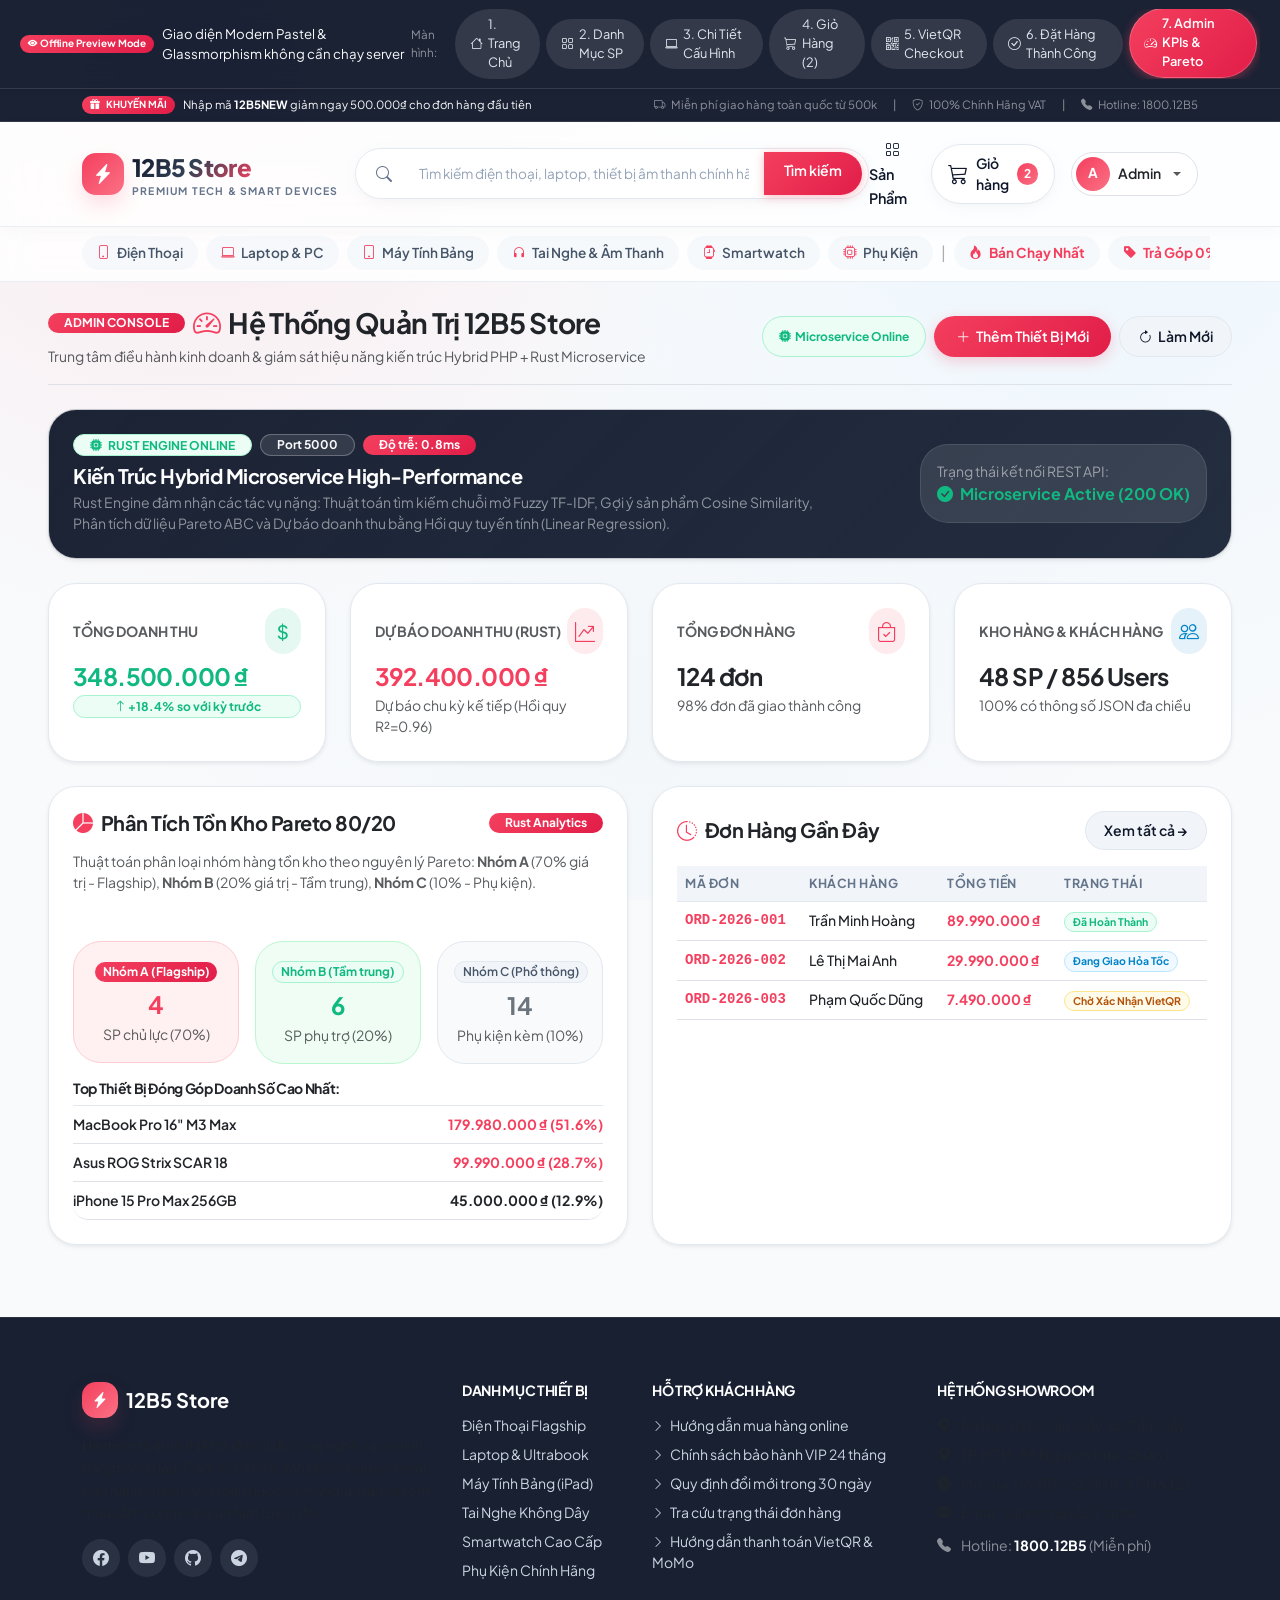
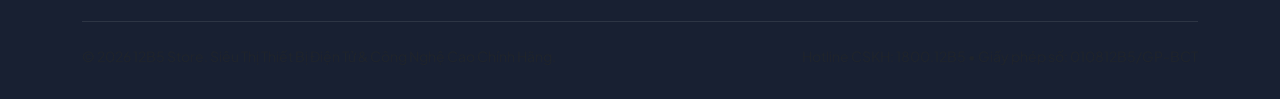
==== commit f32e0492: "fix(ui): polish realistic commercial e-commerce UX, add modern pastel scrollbars, and remove academi" ====
--- a/preview/admin.html
+++ b/preview/admin.html
@@ -70,26 +70,24 @@
         <a href="detail.html" class="preview-pill "><i class="bi bi-laptop"></i> 3. Chi Tiết Cấu Hình</a>
         <a href="cart.html" class="preview-pill "><i class="bi bi-cart3"></i> 4. Giỏ Hàng (2)</a>
         <a href="checkout.html" class="preview-pill "><i class="bi bi-qr-code"></i> 5. VietQR Checkout</a>
-        <a href="admin.html" class="preview-pill active"><i class="bi bi-speedometer2"></i> 6. Admin KPIs & Pareto</a>
+        <a href="success.html" class="preview-pill "><i class="bi bi-check-circle"></i> 6. Đặt Hàng Thành Công</a>
+        <a href="admin.html" class="preview-pill active"><i class="bi bi-speedometer2"></i> 7. Admin KPIs & Pareto</a>
     </div>
 </div>
 
-<!-- Main Top Announcement Bar -->
+<!-- Main Top Promotion & Customer Care Bar -->
 <div class="announcement-bar">
     <div class="container d-flex flex-wrap justify-content-between align-items-center gap-2">
         <div class="d-flex align-items-center gap-2">
-            <span class="badge-thesis"><i class="bi bi-mortarboard-fill me-1"></i> Graduation Thesis</span> 
-            <span class="d-none d-md-inline text-white-50">|</span>
-            <span class="small text-light">Hệ thống TMĐT Thiết Bị Điện Tử &bull; Kiến trúc Hybrid PHP + Rust Microservice</span>
+            <span class="badge bg-danger rounded-pill px-2 py-1 fw-bold small text-white"><i class="bi bi-gift-fill me-1"></i> KHUYẾN MÃI</span> 
+            <span class="small text-light">Nhập mã <strong class="text-white">12B5NEW</strong> giảm ngay 500.000₫ cho đơn hàng đầu tiên</span>
         </div>
         <div class="d-flex align-items-center gap-3 small">
-            <span id="rustEngineBadge" class="d-inline-flex align-items-center">
-                <i class="bi bi-cpu text-warning me-1"></i> <span class="text-white-50">Rust Engine:</span> <span class="badge bg-success ms-1">Active (0.8ms)</span>
-            </span>
+            <span class="text-white-50 d-none d-sm-inline"><i class="bi bi-truck text-rose me-1"></i> Miễn phí giao hàng toàn quốc từ 500k</span>
             <span class="text-white-50 d-none d-sm-inline">|</span>
-            <span class="text-white-50 d-none d-sm-inline"><i class="bi bi-shield-check text-success me-1"></i> 100% Chính Hãng VAT</span>
+            <span class="text-white-50 d-none d-sm-inline"><i class="bi bi-shield-check text-emerald me-1"></i> 100% Chính Hãng VAT</span>
             <span class="text-white-50 d-none d-lg-inline">|</span>
-            <span class="text-white-50 d-none d-lg-inline"><i class="bi bi-telephone-fill me-1"></i> Hotline: 1800.1235</span>
+            <span class="text-white-50 d-none d-lg-inline"><i class="bi bi-telephone-fill me-1"></i> Hotline: 1800.12B5</span>
         </div>
     </div>
 </div>
@@ -113,7 +111,7 @@
                     <span class="input-group-text">
                         <i class="bi bi-search"></i>
                     </span>
-                    <input type="text" class="form-control" placeholder="Tìm siêu tốc với Rust Levenshtein (MacBook M3, iPhone 16, Sony...)" value="">
+                    <input type="text" class="form-control" placeholder="Tìm kiếm điện thoại, laptop, thiết bị âm thanh chính hãng..." value="">
                     <a href="products.html" class="btn btn-search">Tìm kiếm</a>
                 </div>
             </div>
@@ -368,7 +366,7 @@
                     <span class="fs-5 fw-bold text-white">12B5 Store</span>
                 </div>
                 <p class="small text-muted mb-3" style="line-height: 1.6;">
-                    Hệ thống bán lẻ thiết bị điện tử & công nghệ cao chính hãng hàng đầu. Tối ưu hóa hiệu năng vượt trội nhờ kiến trúc Hybrid kết hợp PHP Web Core MVC và Microservice tính toán chuyên sâu viết bằng Rust.
+                    Hệ thống bán lẻ thiết bị điện tử & công nghệ cao chính hãng hàng đầu. Cam kết 100% sản phẩm nguyên seal, bảo hành chính hãng toàn quốc và mang lại trải nghiệm mua sắm công nghệ an tâm tuyệt đối.
                 </p>
                 <div class="d-flex gap-2">
                     <a href="https://facebook.com" target="_blank" class="social-icon-btn" title="Facebook"><i class="bi bi-facebook"></i></a>
@@ -391,37 +389,137 @@
             </div>
 
             <div class="col-lg-3 col-md-6">
-                <h6 class="text-white fw-bold mb-3 small text-uppercase tracking-wider">Thông Tin Đồ Án Tốt Nghiệp</h6>
+                <h6 class="text-white fw-bold mb-3 small text-uppercase tracking-wider">Hỗ Trợ Khách Hàng</h6>
                 <ul class="list-unstyled small d-flex flex-column gap-2 text-muted">
-                    <li><span class="text-white-50">Đề tài:</span> Xây dựng Website TMĐT Thiết Bị Điện Tử</li>
-                    <li><span class="text-white-50">Kiến trúc:</span> Hybrid PHP 8.x + Rust Microservice</li>
-                    <li><span class="text-white-50">Cơ sở dữ liệu:</span> Dual DB (MySQL 8.0 + SQLite)</li>
-                    <li><span class="text-white-50">Thuật toán Rust:</span> Fuzzy Levenshtein, Cosine Sim, Pareto ABC</li>
-                    <li><span class="text-white-50">CI/CD Pipeline:</span> GitHub Actions Automated Testing</li>
+                    <li><a href="products.html"><i class="bi bi-chevron-right text-rose small me-1"></i> Hướng dẫn mua hàng online</a></li>
+                    <li><a href="products.html"><i class="bi bi-chevron-right text-rose small me-1"></i> Chính sách bảo hành VIP 24 tháng</a></li>
+                    <li><a href="cart.html"><i class="bi bi-chevron-right text-rose small me-1"></i> Quy định đổi mới trong 30 ngày</a></li>
+                    <li><a href="admin.html"><i class="bi bi-chevron-right text-rose small me-1"></i> Tra cứu trạng thái đơn hàng</a></li>
+                    <li><a href="checkout.html"><i class="bi bi-chevron-right text-rose small me-1"></i> Hướng dẫn thanh toán VietQR & MoMo</a></li>
                 </ul>
             </div>
 
             <div class="col-lg-3 col-md-6">
-                <h6 class="text-white fw-bold mb-3 small text-uppercase tracking-wider">Chính Sách & Liên Hệ</h6>
+                <h6 class="text-white fw-bold mb-3 small text-uppercase tracking-wider">Hệ Thống Showroom</h6>
                 <ul class="list-unstyled small d-flex flex-column gap-2">
-                    <li><a href="#"><i class="bi bi-patch-check text-rose me-1"></i> Bảo hành 12-24 tháng toàn quốc</a></li>
-                    <li><a href="#"><i class="bi bi-arrow-repeat text-rose me-1"></i> 1 đổi 1 trong 30 ngày nếu lỗi NSX</a></li>
-                    <li><a href="#"><i class="bi bi-truck text-rose me-1"></i> Giao hỏa tốc 2 giờ nội thành</a></li>
-                    <li><a href="#"><i class="bi bi-qr-code text-rose me-1"></i> Thanh toán chuẩn VietQR tự động</a></li>
-                    <li class="pt-1 text-white-50"><i class="bi bi-telephone text-rose me-1"></i> Hotline: <strong class="text-white">1800.1235</strong> (Miễn phí)</li>
+                    <li class="text-muted"><i class="bi bi-geo-alt-fill text-rose me-2"></i> Hà Nội: 12B5 Cầu Giấy, Q. Cầu Giấy</li>
+                    <li class="text-muted"><i class="bi bi-geo-alt-fill text-rose me-2"></i> TP.HCM: 88 Nguyễn Huệ, Quận 1</li>
+                    <li class="text-muted"><i class="bi bi-clock-fill text-rose me-2"></i> Mở cửa: 08:00 - 22:00 (Cả CN & Lễ)</li>
+                    <li class="text-muted"><i class="bi bi-envelope-fill text-rose me-2"></i> Email: support@12b5.store</li>
+                    <li class="pt-1 text-white-50"><i class="bi bi-telephone-fill text-rose me-2"></i> Hotline: <strong class="text-white">1800.12B5</strong> (Miễn phí)</li>
                 </ul>
             </div>
         </div>
 
         <div class="border-top border-secondary border-opacity-25 pt-4 text-center small text-muted">
             <div class="d-flex flex-wrap justify-content-between align-items-center gap-2">
-                <p class="mb-0">&copy; 2026 12B5 Store. All rights reserved. Đồ án Tốt Nghiệp Chuyên Ngành CNTT.</p>
-                <p class="mb-0">Designed with Modern Pastel & Glassmorphism &bull; Powered by Rust Microservices Engine</p>
+                <p class="mb-0">&copy; 2026 12B5 Store. Siêu Thị Thiết Bị Điện Tử & Công Nghệ Cao Chính Hãng.</p>
+                <p class="mb-0">Hotline CSKH: 1800.12B5 &bull; Giấy phép số: 010812B5/GP-BCT</p>
             </div>
         </div>
     </div>
 </footer>
 
+<div class="toast-container position-fixed bottom-0 end-0 p-3" style="z-index: 9999;">
+    <div id="previewToast" class="toast align-items-center text-white bg-dark border-0 rounded-4 shadow-lg" role="alert" aria-live="assertive" aria-atomic="true">
+        <div class="d-flex">
+            <div class="toast-body d-flex align-items-center gap-2">
+                <i class="bi bi-check-circle-fill text-success fs-5"></i>
+                <span id="toastMessage">Đã thêm thiết bị vào giỏ hàng thành công!</span>
+            </div>
+            <button type="button" class="btn-close btn-close-white me-2 m-auto" data-bs-dismiss="toast" aria-label="Close"></button>
+        </div>
+    </div>
+</div>
+
 <script src="https://cdn.jsdelivr.net/npm/bootstrap@5.3.3/dist/js/bootstrap.bundle.min.js"></script>
+<script>
+document.addEventListener('DOMContentLoaded', function() {
+    let cartCount = 2;
+    const toastEl = document.getElementById('previewToast');
+    const toastMsg = document.getElementById('toastMessage');
+    const toast = toastEl ? new bootstrap.Toast(toastEl, { delay: 2500 }) : null;
+
+    // 1. Interactive Add-To-Cart & Buy Now feedback
+    document.querySelectorAll('.btn-ajax-add-cart, button.btn-rose').forEach(function(btn) {
+        if (btn.innerText.includes('Thêm') || btn.innerText.includes('Mua Ngay') || btn.classList.contains('btn-ajax-add-cart')) {
+            btn.addEventListener('click', function(e) {
+                if (btn.tagName === 'BUTTON' && !btn.closest('form')) {
+                    e.preventDefault();
+                    cartCount++;
+                    document.querySelectorAll('.cart-pill-badge').forEach(function(badge) {
+                        badge.textContent = cartCount;
+                    });
+                    const card = btn.closest('.product-card, .card');
+                    const title = card ? card.querySelector('.product-title, h1, h5')?.innerText?.trim() : 'Thiết bị công nghệ';
+                    if (toastMsg) {
+                        toastMsg.innerHTML = '<strong>' + (title || 'Thiết bị') + '</strong> đã được thêm vào giỏ!';
+                    }
+                    if (toast) toast.show();
+                }
+            });
+        }
+    });
+
+    // 2. Interactive Live Search Simulation (Rust Microservice Levenshtein)
+    const searchInputs = document.querySelectorAll('.search-box-group input');
+    searchInputs.forEach(function(input) {
+        const wrapper = input.closest('.search-box-group');
+        if (!wrapper) return;
+        wrapper.style.position = 'relative';
+
+        const dropdown = document.createElement('div');
+        dropdown.className = 'dropdown-menu shadow-lg border-0 rounded-4 p-2 w-100 mt-1';
+        dropdown.style.display = 'none';
+        dropdown.style.maxHeight = '320px';
+        dropdown.style.overflowY = 'auto';
+        dropdown.style.zIndex = '1050';
+        wrapper.appendChild(dropdown);
+
+        const techItems = [
+            { name: 'MacBook Pro 14 M3 Pro (18GB/512GB)', price: '49.990.000 ₫', brand: 'Apple', icon: 'bi-laptop', link: 'detail.html' },
+            { name: 'iPhone 16 Pro Max 256GB Desert Titanium', price: '34.990.000 ₫', brand: 'Apple', icon: 'bi-phone', link: 'products.html' },
+            { name: 'Samsung Galaxy S24 Ultra 512GB AI', price: '31.990.000 ₫', brand: 'Samsung', icon: 'bi-phone', link: 'products.html' },
+            { name: 'Tai Nghe Sony WH-1000XM5 Hi-Res ANC', price: '7.490.000 ₫', brand: 'Sony', icon: 'bi-headphones', link: 'products.html' },
+            { name: 'iPad Pro M4 11 inch Ultra Retina XDR', price: '28.990.000 ₫', brand: 'Apple', icon: 'bi-tablet', link: 'products.html' },
+            { name: 'Apple Watch Ultra 2 GPS + Cellular', price: '21.490.000 ₫', brand: 'Apple', icon: 'bi-smartwatch', link: 'products.html' }
+        ];
+
+        input.addEventListener('input', function() {
+            const query = input.value.trim().toLowerCase();
+            if (query.length < 2) {
+                dropdown.style.display = 'none';
+                return;
+            }
+            const filtered = techItems.filter(item => item.name.toLowerCase().includes(query) || item.brand.toLowerCase().includes(query));
+            if (filtered.length === 0) {
+                dropdown.innerHTML = '<div class="p-3 text-muted text-center small"><i class="bi bi-search me-1"></i> Không tìm thấy thiết bị phù hợp</div>';
+            } else {
+                let html = '<div class="d-flex justify-content-between align-items-center px-3 py-1 border-bottom mb-2 small"><span class="text-muted fw-bold">Gợi ý sản phẩm</span><span class="badge bg-light text-muted border rounded-pill px-2 py-0">Chính Hãng</span></div>';
+                filtered.forEach(item => {
+                    html += `<a href="${item.link}" class="dropdown-item d-flex align-items-center justify-content-between p-2 rounded-3 mb-1">
+                        <div class="d-flex align-items-center gap-2">
+                            <i class="bi ${item.icon} text-danger fs-5"></i>
+                            <div>
+                                <div class="fw-semibold text-dark small">${item.name}</div>
+                                <span class="badge bg-light text-muted small">${item.brand}</span>
+                            </div>
+                        </div>
+                        <span class="fw-bold text-danger small">${item.price}</span>
+                    </a>`;
+                });
+                dropdown.innerHTML = html;
+            }
+            dropdown.style.display = 'block';
+        });
+
+        document.addEventListener('click', function(e) {
+            if (!wrapper.contains(e.target)) {
+                dropdown.style.display = 'none';
+            }
+        });
+    });
+});
+</script>
 </body>
 </html>
--- a/public/css/style.css
+++ b/public/css/style.css
@@ -72,6 +72,26 @@
     --backdrop-blur-lg: blur(24px);
     --glass-background: rgba(255, 255, 255, 0.82);
     --glass-border: 1px solid rgba(255, 255, 255, 0.75);
+
+    /* Bootstrap 5 Framework Integration Overrides */
+    --bs-primary: #f43f5e;
+    --bs-primary-rgb: 244, 63, 94;
+    --bs-danger: #f43f5e;
+    --bs-danger-rgb: 244, 63, 94;
+    --bs-success: #10b981;
+    --bs-success-rgb: 16, 185, 129;
+    --bs-warning: #f59e0b;
+    --bs-warning-rgb: 245, 158, 11;
+    --bs-info: #0284c7;
+    --bs-info-rgb: 2, 132, 199;
+    --bs-body-font-family: 'Plus Jakarta Sans', 'Inter', system-ui, -apple-system, sans-serif;
+    --bs-border-radius: 16px;
+    --bs-border-radius-sm: 10px;
+    --bs-border-radius-lg: 20px;
+    --bs-border-radius-xl: 28px;
+    --bs-border-radius-2xl: 32px;
+    --bs-border-radius-pill: 9999px;
+    --bs-focus-ring-color: rgba(244, 63, 94, 0.22);
 }
 
 /* ==========================================================================
@@ -114,6 +134,177 @@
 
 a:hover {
     color: var(--accent-rose);
+}
+
+/* ==========================================================================
+   Global Glassmorphic Components & Bootstrap UI Overrides
+   ========================================================================== */
+.card,
+.card-glass {
+    background: var(--bg-surface-frosted);
+    backdrop-filter: var(--backdrop-blur);
+    -webkit-backdrop-filter: var(--backdrop-blur);
+    border: 1px solid var(--border-glass) !important;
+    border-radius: var(--radius-lg);
+    box-shadow: var(--shadow-card);
+    transition: all 0.25s ease;
+}
+
+.card:hover,
+.card-glass:hover {
+    box-shadow: var(--shadow-hover);
+}
+
+.card-header,
+.card-footer {
+    background: rgba(255, 255, 255, 0.45);
+    border-color: var(--border-subtle);
+}
+
+.form-control,
+.form-select {
+    border-radius: var(--radius-md);
+    border: 1.5px solid var(--border-color);
+    padding: 0.65rem 1rem;
+    font-size: 0.925rem;
+    background-color: rgba(255, 255, 255, 0.95);
+    color: var(--text-primary);
+    transition: all 0.2s ease;
+}
+
+.form-control:focus,
+.form-select:focus {
+    border-color: var(--accent-rose);
+    box-shadow: 0 0 0 4px rgba(244, 63, 94, 0.12);
+    background-color: #ffffff;
+    color: var(--text-primary);
+}
+
+.form-control-sm,
+.form-select-sm {
+    padding: 0.4rem 0.8rem;
+    font-size: 0.85rem;
+    border-radius: var(--radius-sm);
+}
+
+.form-check-input:checked {
+    background-color: var(--accent-rose);
+    border-color: var(--accent-rose);
+}
+
+.form-check-input:focus {
+    border-color: var(--accent-rose);
+    box-shadow: 0 0 0 3px rgba(244, 63, 94, 0.15);
+}
+
+.table {
+    --bs-table-bg: transparent;
+    --bs-table-hover-bg: rgba(244, 63, 94, 0.03);
+    color: var(--text-primary);
+}
+
+.table-light, thead.table-light th {
+    background: rgba(241, 245, 249, 0.75) !important;
+    color: var(--text-muted) !important;
+    font-size: 0.78rem;
+    font-weight: 700;
+    text-transform: uppercase;
+    letter-spacing: 0.5px;
+    border-bottom: 1px solid var(--border-color) !important;
+}
+
+.badge.bg-primary {
+    background: linear-gradient(135deg, #f43f5e 0%, #fb7185 100%) !important;
+    color: #ffffff !important;
+}
+
+.badge.bg-success {
+    background: var(--tech-emerald-subtle) !important;
+    color: var(--tech-emerald) !important;
+    border: 1px solid var(--tech-emerald-border) !important;
+    font-weight: 700;
+}
+
+.badge.bg-warning {
+    background: var(--tech-amber-subtle) !important;
+    color: #b45309 !important;
+    border: 1px solid var(--tech-amber-border) !important;
+    font-weight: 700;
+}
+
+.badge.bg-danger {
+    background: linear-gradient(135deg, #f43f5e 0%, #e11d48 100%) !important;
+    color: #ffffff !important;
+}
+
+.badge.bg-secondary {
+    background: var(--bg-canvas-alt) !important;
+    color: var(--text-secondary) !important;
+    border: 1px solid var(--border-color) !important;
+    font-weight: 600;
+}
+
+.badge.bg-info {
+    background: var(--tech-sky-subtle) !important;
+    color: var(--tech-sky) !important;
+    border: 1px solid var(--tech-sky-border) !important;
+    font-weight: 700;
+}
+
+.text-primary {
+    color: var(--accent-rose) !important;
+}
+
+.text-danger {
+    color: var(--accent-rose) !important;
+}
+
+.border-primary {
+    border-color: var(--accent-rose-border) !important;
+}
+
+.breadcrumb-item a {
+    color: var(--text-muted);
+}
+
+.breadcrumb-item a:hover {
+    color: var(--accent-rose);
+}
+
+.breadcrumb-item.active {
+    color: var(--text-primary);
+    font-weight: 600;
+}
+
+.alert {
+    border-radius: var(--radius-md);
+    border: 1px solid transparent;
+    backdrop-filter: var(--backdrop-blur);
+    -webkit-backdrop-filter: var(--backdrop-blur);
+}
+
+.alert-success {
+    background: rgba(236, 253, 245, 0.9);
+    border-color: var(--tech-emerald-border);
+    color: #065f46;
+}
+
+.alert-danger {
+    background: rgba(255, 241, 242, 0.9);
+    border-color: var(--accent-rose-border);
+    color: #9f1239;
+}
+
+.alert-info {
+    background: rgba(240, 249, 255, 0.9);
+    border-color: var(--tech-sky-border);
+    color: #075985;
+}
+
+.alert-warning {
+    background: rgba(255, 251, 235, 0.9);
+    border-color: var(--tech-amber-border);
+    color: #92400e;
 }
 
 /* ==========================================================================
@@ -337,11 +528,41 @@
 
 /* Category Quick Strip */
 .category-quick-strip {
-    background: rgba(255, 255, 255, 0.8);
+    background: rgba(255, 255, 255, 0.85);
     backdrop-filter: var(--backdrop-blur);
     -webkit-backdrop-filter: var(--backdrop-blur);
     border-bottom: 1px solid var(--border-subtle);
-    padding: 9px 0;
+    padding: 9px 0 6px 0;
+}
+
+/* Modern Pastel & Glassmorphism Scrollbar for Category Strip */
+.category-quick-strip .container {
+    scrollbar-width: thin;
+    scrollbar-color: rgba(251, 113, 133, 0.6) rgba(241, 245, 249, 0.5);
+    padding-bottom: 5px;
+}
+
+.category-quick-strip .container::-webkit-scrollbar {
+    height: 5px;
+}
+
+.category-quick-strip .container::-webkit-scrollbar-track {
+    background: rgba(241, 245, 249, 0.6);
+    border-radius: 9999px;
+    margin: 0 8px;
+}
+
+.category-quick-strip .container::-webkit-scrollbar-thumb {
+    background: linear-gradient(90deg, #fb7185 0%, #fda4af 50%, #818cf8 100%);
+    border-radius: 9999px;
+    border: 1px solid rgba(255, 255, 255, 0.8);
+    box-shadow: 0 1px 3px rgba(244, 63, 94, 0.2);
+    transition: all 0.2s ease;
+}
+
+.category-quick-strip .container::-webkit-scrollbar-thumb:hover {
+    background: linear-gradient(90deg, #f43f5e 0%, #fb7185 50%, #6366f1 100%);
+    box-shadow: 0 2px 6px rgba(244, 63, 94, 0.35);
 }
 
 .category-quick-link {
@@ -656,6 +877,29 @@
     transform: scale(1.06);
 }
 
+.card-img-wrap .device-fallback-icon {
+    width: 80px;
+    height: 80px;
+    border-radius: var(--radius-md);
+    background: linear-gradient(135deg, #fff1f2 0%, #f1f5f9 100%);
+    border: 1px solid var(--accent-rose-border);
+    display: flex;
+    align-items: center;
+    justify-content: center;
+    color: var(--accent-rose);
+    font-size: 2.5rem;
+    transition: all 0.3s cubic-bezier(0.16, 1, 0.3, 1);
+    box-shadow: var(--shadow-soft);
+}
+
+.tech-card:hover .device-fallback-icon,
+.product-card-glass:hover .device-fallback-icon {
+    background: linear-gradient(135deg, #f43f5e 0%, #fb7185 100%);
+    color: #ffffff;
+    box-shadow: var(--shadow-rose-glow);
+    transform: scale(1.1) rotate(-3deg);
+}
+
 .badge-discount {
     position: absolute;
     top: 14px;
@@ -1208,3 +1452,33 @@
         font-size: 0.95rem;
     }
 }
+
+/* ==========================================================================
+   Global Modern Pastel & Glassmorphism Custom Scrollbars
+   ========================================================================== */
+::-webkit-scrollbar {
+    width: 8px;
+    height: 8px;
+}
+
+::-webkit-scrollbar-track {
+    background: rgba(241, 245, 249, 0.6);
+}
+
+::-webkit-scrollbar-thumb {
+    background: linear-gradient(180deg, rgba(251, 113, 133, 0.45) 0%, rgba(129, 140, 248, 0.45) 100%);
+    border-radius: 9999px;
+    border: 2px solid rgba(255, 255, 255, 0.7);
+    backdrop-filter: blur(4px);
+    transition: all 0.2s ease;
+}
+
+::-webkit-scrollbar-thumb:hover {
+    background: linear-gradient(180deg, #f43f5e 0%, #818cf8 100%);
+    box-shadow: 0 0 8px rgba(244, 63, 94, 0.35);
+}
+
+* {
+    scrollbar-width: thin;
+    scrollbar-color: rgba(251, 113, 133, 0.5) rgba(241, 245, 249, 0.5);
+}
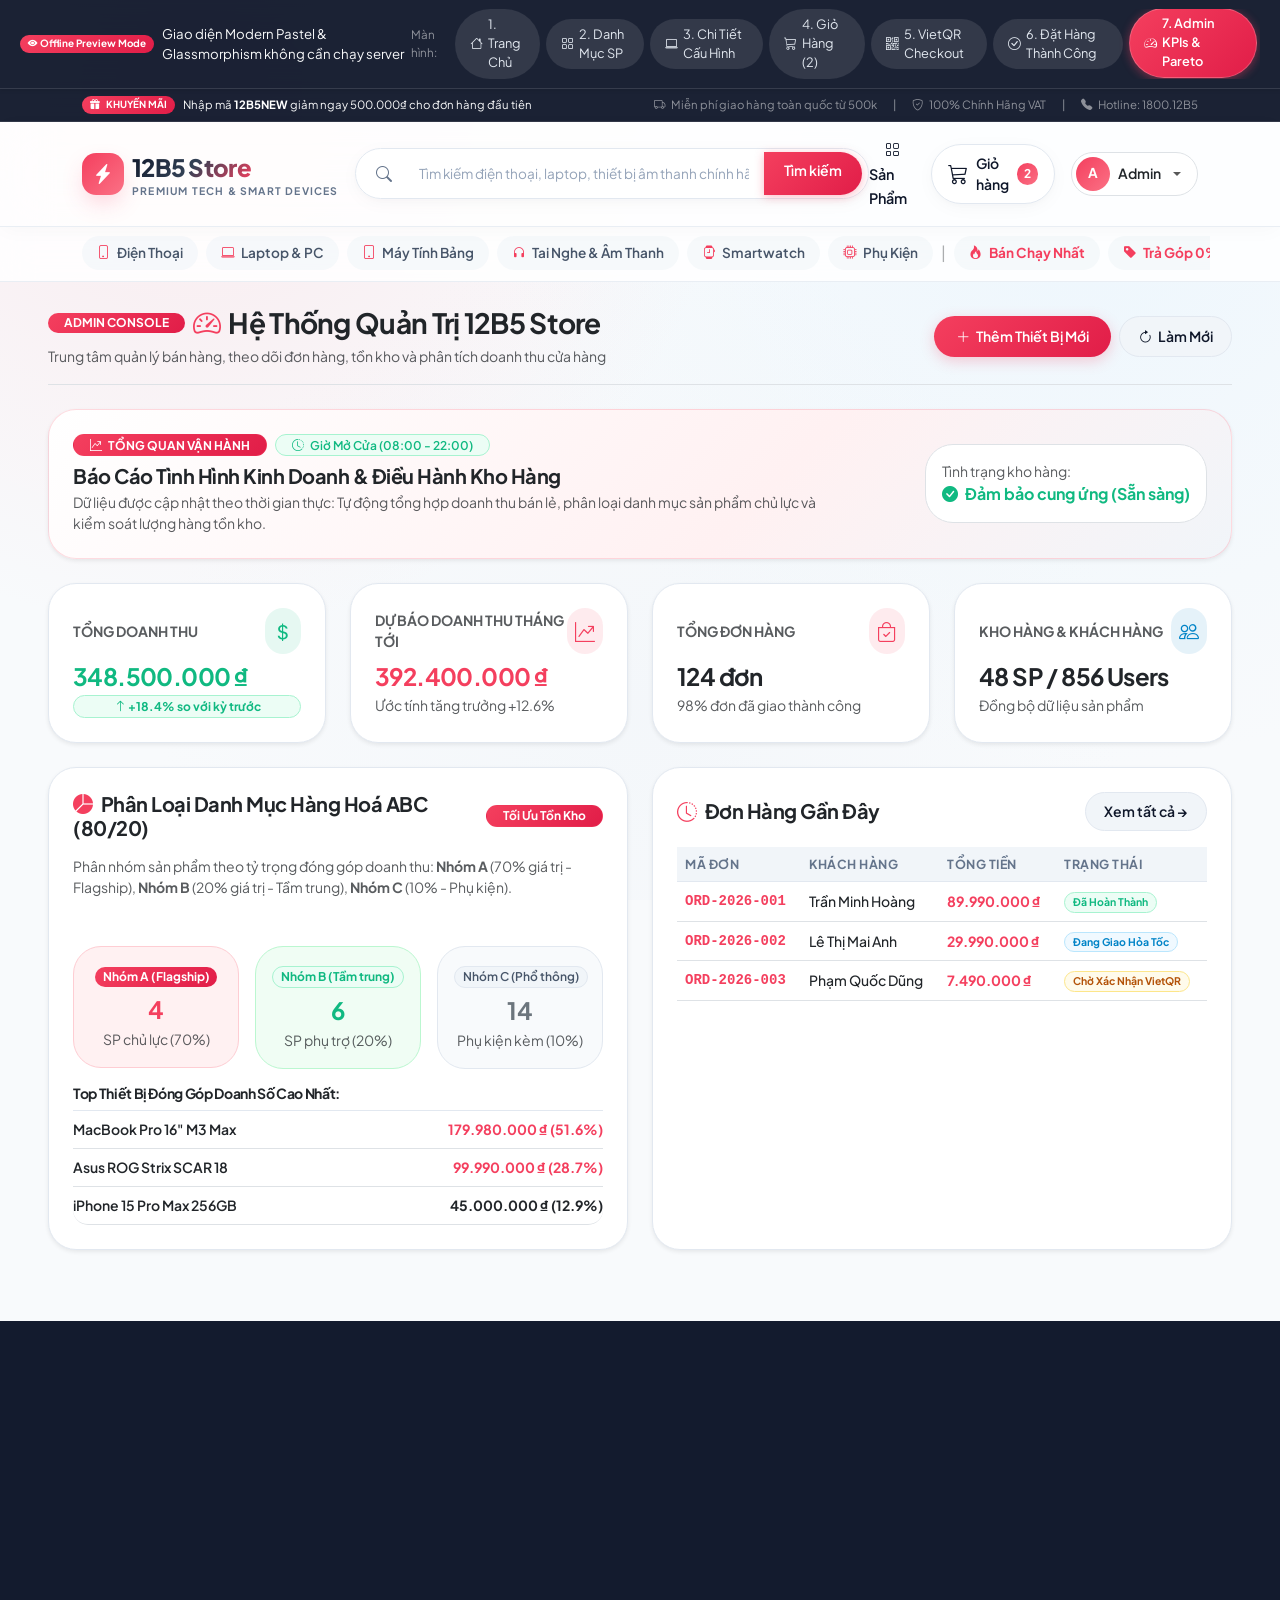
==== commit 2c86415a: "fix(ui): remove internal tech badges from admin and product pages, enhance footer showroom contrast" ====
--- a/preview/admin.html
+++ b/preview/admin.html
@@ -172,36 +172,36 @@
                 <span class="badge bg-danger rounded-pill px-3 py-1 small fw-bold">ADMIN CONSOLE</span>
                 <h3 class="fw-bold mb-0 text-dark"><i class="bi bi-speedometer2 me-2 text-danger"></i>Hệ Thống Quản Trị 12B5 Store</h3>
             </div>
-            <span class="text-muted small">Trung tâm điều hành kinh doanh & giám sát hiệu năng kiến trúc Hybrid PHP + Rust Microservice</span>
+            <span class="text-muted small">Trung tâm quản lý bán hàng, theo dõi đơn hàng, tồn kho và phân tích doanh thu cửa hàng</span>
         </div>
         <div class="d-flex flex-wrap gap-2">
-            <span class="badge bg-success rounded-pill px-3 py-2 d-flex align-items-center"><i class="bi bi-cpu-fill me-1"></i> Microservice Online</span>
             <button class="btn btn-rose btn-sm"><i class="bi bi-plus-lg me-1"></i> Thêm Thiết Bị Mới</button>
             <button class="btn btn-soft-slate btn-sm"><i class="bi bi-arrow-clockwise me-1"></i> Làm Mới</button>
         </div>
     </div>
 
-    <!-- Rust Engine Microservice Health Banner -->
-    <div class="card border-0 shadow-sm rounded-4 mb-4 overflow-hidden" style="background: linear-gradient(135deg, rgba(15, 23, 42, 0.95) 0%, rgba(30, 41, 59, 0.98) 100%);">
-        <div class="card-body p-4 text-white">
+    <!-- Business Operation Highlights Banner -->
+    <div class="card border-0 shadow-sm rounded-4 mb-4 overflow-hidden" style="background: linear-gradient(135deg, #ffffff 0%, #fff1f2 60%, #f1f5f9 100%); border: 1px solid rgba(251, 113, 133, 0.25) !important;">
+        <div class="card-body p-4">
             <div class="row align-items-center g-3">
                 <div class="col-md-8">
                     <div class="d-flex flex-wrap align-items-center gap-2 mb-2">
-                        <span class="badge bg-success rounded-pill px-3 py-1 text-uppercase fw-bold">
-                            <i class="bi bi-cpu-fill me-1"></i> RUST ENGINE ONLINE
+                        <span class="badge bg-danger bg-opacity-10 text-danger border border-danger border-opacity-25 rounded-pill px-3 py-1 fw-bold small">
+                            <i class="bi bi-graph-up-arrow me-1"></i> TỔNG QUAN VẬN HÀNH
                         </span>
-                        <span class="badge bg-white bg-opacity-10 text-light border border-white border-opacity-25 rounded-pill px-3 py-1">Port 5000</span>
-                        <span class="badge bg-danger rounded-pill px-3 py-1">Độ trễ: 0.8ms</span>
+                        <span class="badge bg-success bg-opacity-10 text-success border border-success border-opacity-25 rounded-pill px-3 py-1 small fw-semibold">
+                            <i class="bi bi-clock-history me-1"></i> Giờ Mở Cửa (08:00 - 22:00)
+                        </span>
                     </div>
-                    <h5 class="fw-bold mb-1 text-white">Kiến Trúc Hybrid Microservice High-Performance</h5>
-                    <p class="text-white-50 small mb-0">
-                        Rust Engine đảm nhận các tác vụ nặng: Thuật toán tìm kiếm chuỗi mờ Fuzzy TF-IDF, Gợi ý sản phẩm Cosine Similarity, Phân tích dữ liệu Pareto ABC và Dự báo doanh thu bằng Hồi quy tuyến tính (Linear Regression).
+                    <h5 class="fw-bold mb-1 text-dark">Báo Cáo Tình Hình Kinh Doanh & Điều Hành Kho Hàng</h5>
+                    <p class="text-muted small mb-0">
+                        Dữ liệu được cập nhật theo thời gian thực: Tự động tổng hợp doanh thu bán lẻ, phân loại danh mục sản phẩm chủ lực và kiểm soát lượng hàng tồn kho.
                     </p>
                 </div>
                 <div class="col-md-4 text-md-end">
-                    <div class="p-3 bg-white bg-opacity-10 rounded-4 d-inline-block text-start border border-white border-opacity-10">
-                        <div class="text-white-50 small">Trạng thái kết nối REST API:</div>
-                        <div class="fw-bold text-success fs-6"><i class="bi bi-check-circle-fill me-1"></i> Microservice Active (200 OK)</div>
+                    <div class="p-3 bg-white rounded-4 d-inline-block text-start border shadow-xs">
+                        <div class="text-muted small">Tình trạng kho hàng:</div>
+                        <div class="fw-bold text-success fs-6"><i class="bi bi-check-circle-fill me-1"></i> Đảm bảo cung ứng (Sẵn sàng)</div>
                     </div>
                 </div>
             </div>
@@ -224,11 +224,11 @@
         <div class="col-sm-6 col-xl-3">
             <div class="card border-0 shadow-sm rounded-4 p-4 bg-white h-100" style="border: 1px solid var(--border-color) !important;">
                 <div class="d-flex justify-content-between align-items-center mb-2">
-                    <span class="text-muted small fw-bold text-uppercase tracking-wider">Dự Báo Doanh Thu (Rust)</span>
+                    <span class="text-muted small fw-bold text-uppercase tracking-wider">Dự Báo Doanh Thu Tháng Tới</span>
                     <div class="p-2 rounded-3 bg-danger bg-opacity-10 text-danger fs-5"><i class="bi bi-graph-up-arrow"></i></div>
                 </div>
                 <h4 class="fw-bold text-danger mb-1">392.400.000 ₫</h4>
-                <span class="text-muted small">Dự báo chu kỳ kế tiếp (Hồi quy R²=0.96)</span>
+                <span class="text-muted small">Ước tính tăng trưởng +12.6%</span>
             </div>
         </div>
 
@@ -250,21 +250,21 @@
                     <div class="p-2 rounded-3 bg-info bg-opacity-10 text-info fs-5"><i class="bi bi-people"></i></div>
                 </div>
                 <h4 class="fw-bold mb-1 text-dark">48 SP / 856 Users</h4>
-                <span class="text-muted small">100% có thông số JSON đa chiều</span>
-            </div>
-        </div>
-    </div>
-
-    <!-- Rust Pareto ABC Analysis & Recent Orders -->
+                <span class="text-muted small">Đồng bộ dữ liệu sản phẩm</span>
+            </div>
+        </div>
+    </div>
+
+    <!-- Pareto ABC Analysis & Recent Orders -->
     <div class="row g-4 mb-5">
         <div class="col-lg-6">
             <div class="card border-0 shadow-sm rounded-4 p-4 bg-white h-100" style="border: 1px solid var(--border-color) !important;">
                 <div class="d-flex justify-content-between align-items-center mb-3">
-                    <h5 class="fw-bold mb-0 text-dark"><i class="bi bi-pie-chart-fill me-2 text-danger"></i>Phân Tích Tồn Kho Pareto 80/20</h5>
-                    <span class="badge bg-danger rounded-pill px-3 py-1 small">Rust Analytics</span>
+                    <h5 class="fw-bold mb-0 text-dark"><i class="bi bi-pie-chart-fill me-2 text-danger"></i>Phân Loại Danh Mục Hàng Hoá ABC (80/20)</h5>
+                    <span class="badge bg-danger bg-opacity-10 text-danger border border-danger border-opacity-25 rounded-pill px-3 py-1 small fw-bold">Tối Ưu Tồn Kho</span>
                 </div>
                 <p class="text-muted small">
-                    Thuật toán phân loại nhóm hàng tồn kho theo nguyên lý Pareto: <strong>Nhóm A</strong> (70% giá trị - Flagship), <strong>Nhóm B</strong> (20% giá trị - Tầm trung), <strong>Nhóm C</strong> (10% - Phụ kiện).
+                    Phân nhóm sản phẩm theo tỷ trọng đóng góp doanh thu: <strong>Nhóm A</strong> (70% giá trị - Flagship), <strong>Nhóm B</strong> (20% giá trị - Tầm trung), <strong>Nhóm C</strong> (10% - Phụ kiện).
                 </p>
 
                 <div class="row g-3 text-center my-3">
@@ -402,11 +402,11 @@
             <div class="col-lg-3 col-md-6">
                 <h6 class="text-white fw-bold mb-3 small text-uppercase tracking-wider">Hệ Thống Showroom</h6>
                 <ul class="list-unstyled small d-flex flex-column gap-2">
-                    <li class="text-muted"><i class="bi bi-geo-alt-fill text-rose me-2"></i> Hà Nội: 12B5 Cầu Giấy, Q. Cầu Giấy</li>
-                    <li class="text-muted"><i class="bi bi-geo-alt-fill text-rose me-2"></i> TP.HCM: 88 Nguyễn Huệ, Quận 1</li>
-                    <li class="text-muted"><i class="bi bi-clock-fill text-rose me-2"></i> Mở cửa: 08:00 - 22:00 (Cả CN & Lễ)</li>
-                    <li class="text-muted"><i class="bi bi-envelope-fill text-rose me-2"></i> Email: support@12b5.store</li>
-                    <li class="pt-1 text-white-50"><i class="bi bi-telephone-fill text-rose me-2"></i> Hotline: <strong class="text-white">1800.12B5</strong> (Miễn phí)</li>
+                    <li class="d-flex align-items-start gap-2 text-light"><i class="bi bi-geo-alt-fill text-rose mt-1"></i> <span><strong class="text-white">Hà Nội:</strong> 12B5 Cầu Giấy, Q. Cầu Giấy</span></li>
+                    <li class="d-flex align-items-start gap-2 text-light"><i class="bi bi-geo-alt-fill text-rose mt-1"></i> <span><strong class="text-white">TP.HCM:</strong> 88 Nguyễn Huệ, Quận 1</span></li>
+                    <li class="d-flex align-items-center gap-2 text-light"><i class="bi bi-clock-fill text-rose"></i> <span>Mở cửa: 08:00 - 22:00 hàng ngày</span></li>
+                    <li class="d-flex align-items-center gap-2 text-light"><i class="bi bi-envelope-fill text-rose"></i> <span>Email: support@12b5.store</span></li>
+                    <li class="pt-2 text-white"><i class="bi bi-telephone-fill text-rose me-2"></i> Hotline: <strong class="text-white fs-6">1800.12B5</strong> <span class="badge bg-success bg-opacity-25 text-success border border-success border-opacity-50 rounded-pill px-2 py-0 ms-1">Miễn phí</span></li>
                 </ul>
             </div>
         </div>
--- a/public/css/style.css
+++ b/public/css/style.css
@@ -1344,18 +1344,29 @@
    ========================================================================== */
 footer,
 .footer-tech {
-    background: rgba(15, 23, 42, 0.96);
+    background: rgba(15, 23, 42, 0.98);
     backdrop-filter: var(--backdrop-blur-lg);
     -webkit-backdrop-filter: var(--backdrop-blur-lg);
-    color: #94a3b8;
-    border-top: 1px solid rgba(255, 255, 255, 0.08);
+    color: #cbd5e1;
+    border-top: 1px solid rgba(255, 255, 255, 0.12);
     padding: 4rem 0 2rem 0;
     margin-top: auto;
 }
 
+.footer-tech p,
+.footer-tech li,
+.footer-tech .text-muted {
+    color: #e2e8f0 !important;
+}
+
+.footer-tech strong,
+.footer-tech h6 {
+    color: #ffffff !important;
+}
+
 footer a,
 .footer-tech a {
-    color: #cbd5e1;
+    color: #e2e8f0;
     text-decoration: none;
     transition: all 0.2s ease;
 }
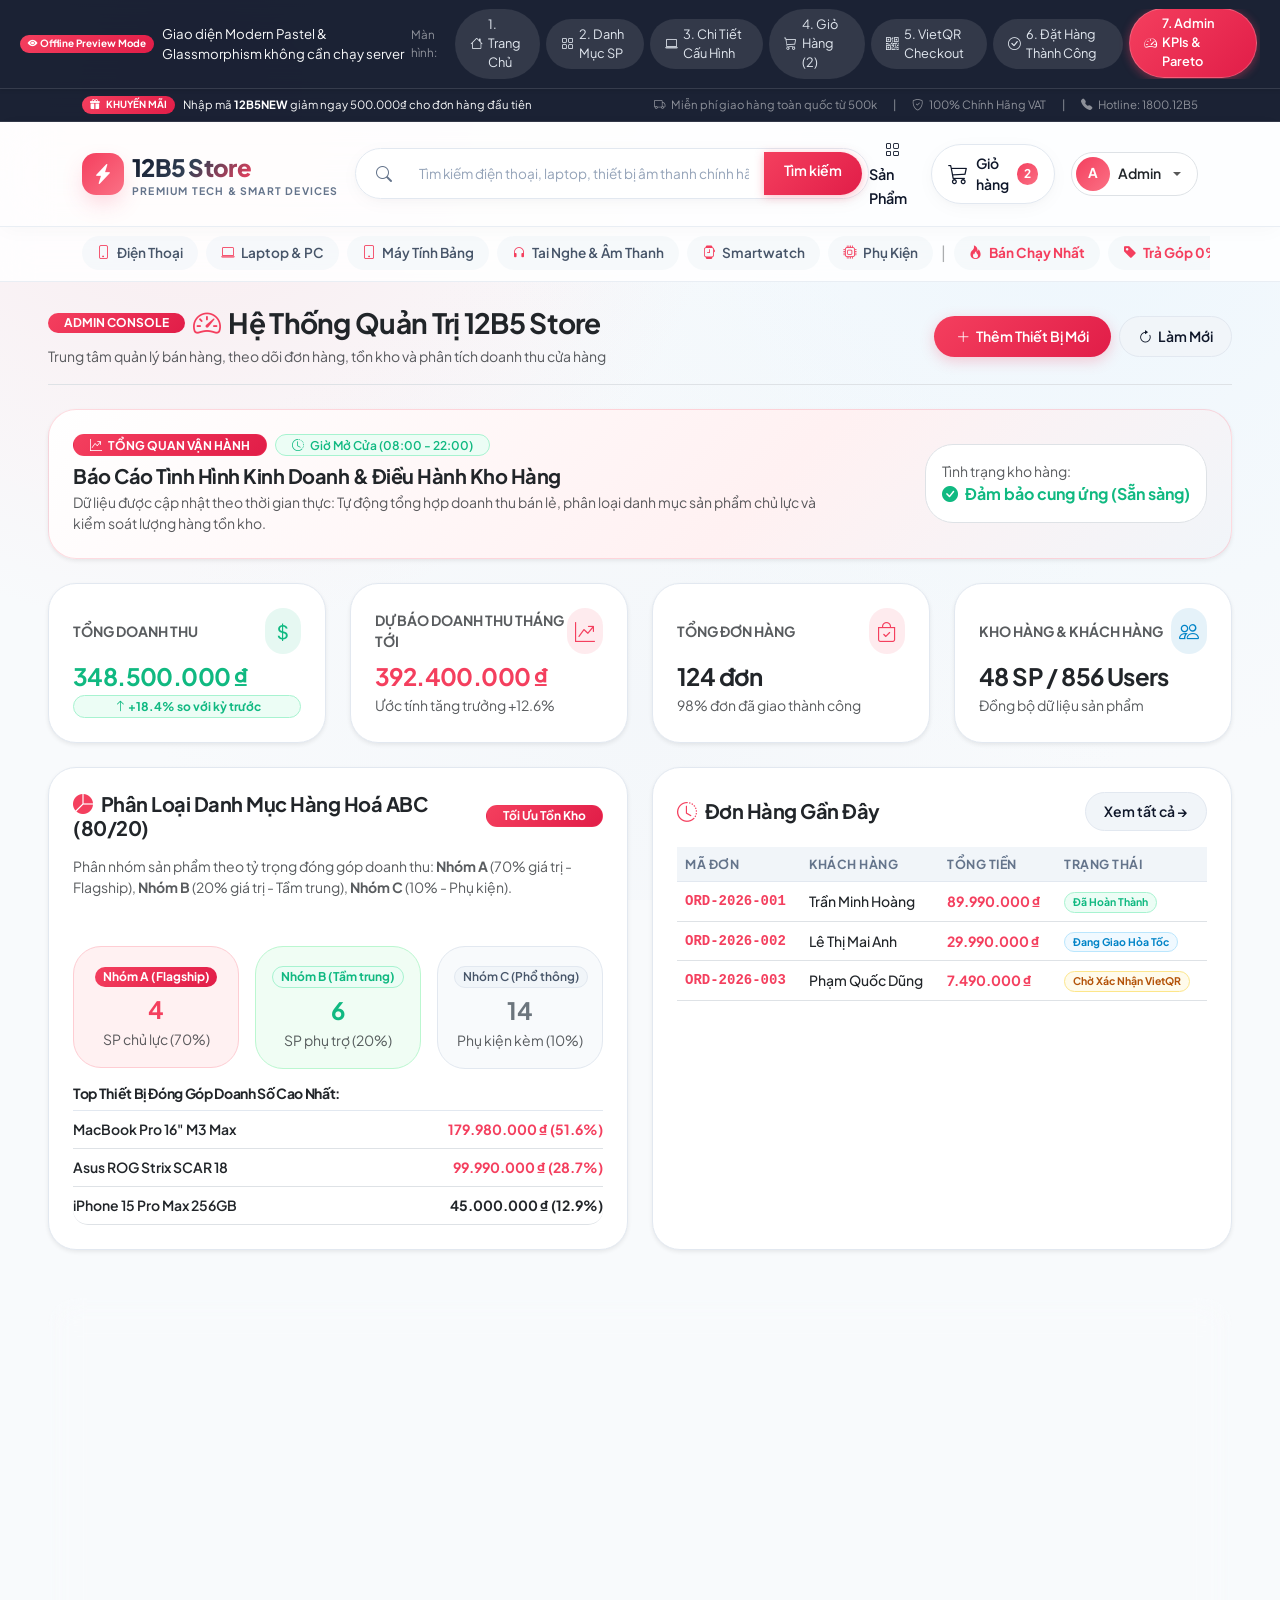
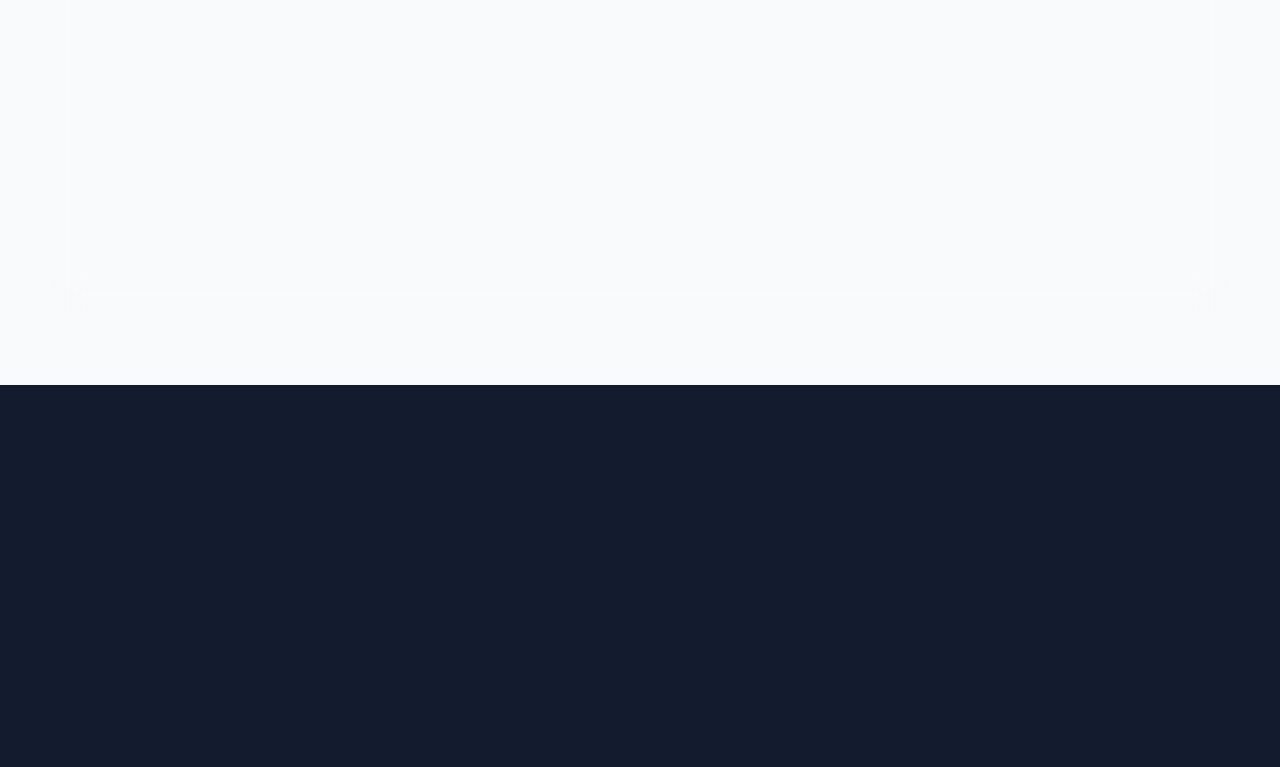
==== commit 62244826: "feat(admin): add complete product inventory management and stock control UI" ====
--- a/preview/admin.html
+++ b/preview/admin.html
@@ -175,8 +175,8 @@
             <span class="text-muted small">Trung tâm quản lý bán hàng, theo dõi đơn hàng, tồn kho và phân tích doanh thu cửa hàng</span>
         </div>
         <div class="d-flex flex-wrap gap-2">
-            <button class="btn btn-rose btn-sm"><i class="bi bi-plus-lg me-1"></i> Thêm Thiết Bị Mới</button>
-            <button class="btn btn-soft-slate btn-sm"><i class="bi bi-arrow-clockwise me-1"></i> Làm Mới</button>
+            <button class="btn btn-rose btn-sm" data-bs-toggle="modal" data-bs-target="#addProductModal"><i class="bi bi-plus-lg me-1"></i> Thêm Thiết Bị Mới</button>
+            <button class="btn btn-soft-slate btn-sm" onclick="location.reload();"><i class="bi bi-arrow-clockwise me-1"></i> Làm Mới</button>
         </div>
     </div>
 
@@ -351,7 +351,559 @@
             </div>
         </div>
     </div>
+
+    <!-- Quản Lý Kho & Danh Mục Sản Phẩm (Product Management & Stock Control) -->
+    <div class="card border-0 shadow-sm rounded-4 p-4 bg-white mb-5" style="border: 1px solid var(--border-color) !important;">
+        <div class="d-flex flex-wrap justify-content-between align-items-center mb-4 gap-3">
+            <div>
+                <div class="d-flex align-items-center gap-2 mb-1">
+                    <span class="badge bg-danger bg-opacity-10 text-danger border border-danger border-opacity-25 rounded-pill px-3 py-1 fw-bold small">
+                        <i class="bi bi-box-seam me-1"></i> QUẢN LÝ KHO THIẾT BỊ
+                    </span>
+                    <h5 class="fw-bold mb-0 text-dark">Danh Mục Sản Phẩm & Kiểm Soát Tồn Kho</h5>
+                </div>
+                <span class="text-muted small">Kiểm soát số lượng tồn kho tự động, cảnh báo hàng sắp hết, thêm/sửa/xóa sản phẩm và đồng bộ cơ sở dữ liệu</span>
+            </div>
+            <div class="d-flex flex-wrap align-items-center gap-2">
+                <div class="input-group input-group-sm" style="max-width: 240px;">
+                    <span class="input-group-text bg-light border-0"><i class="bi bi-search text-muted"></i></span>
+                    <input type="text" id="adminProductSearch" class="form-control bg-light border-0" placeholder="Lọc sản phẩm...">
+                </div>
+                <button class="btn btn-rose btn-sm fw-semibold shadow-sm px-3" data-bs-toggle="modal" data-bs-target="#addProductModal">
+                    <i class="bi bi-plus-lg me-1"></i> Thêm Thiết Bị Mới
+                </button>
+            </div>
+        </div>
+
+        <div id="adminAlertNotice" class="alert alert-success alert-dismissible fade show rounded-3 py-2 px-3 small d-none mb-3" role="alert">
+            <i class="bi bi-check-circle-fill me-2"></i><span id="adminAlertText">Thao tác thành công!</span>
+            <button type="button" class="btn-close py-2" onclick="document.getElementById('adminAlertNotice').classList.add('d-none');"></button>
+        </div>
+
+        <div class="table-responsive">
+            <table class="table align-middle table-hover small mb-0" id="adminProductTable">
+                <thead class="table-light text-muted text-uppercase">
+                    <tr>
+                        <th style="width: 70px;">ID</th>
+                        <th>Thiết Bị</th>
+                        <th>Danh Mục / Hãng</th>
+                        <th>Đơn Giá</th>
+                        <th>Số Lượng Tồn Kho</th>
+                        <th>Đã Bán</th>
+                        <th>Trạng Thái</th>
+                        <th class="text-end" style="width: 110px;">Thao Tác</th>
+                    </tr>
+                </thead>
+                <tbody id="adminProductTableBody">
+                    <tr data-prod-id="1">
+                        <td class="text-muted fw-bold font-monospace">#1</td>
+                        <td>
+                            <div class="d-flex align-items-center gap-2">
+                                <img src="https://images.unsplash.com/photo-1695048133142-1a20484d2569?w=100&auto=format&fit=crop&q=80" alt="iPhone 16" class="rounded-3" style="width: 42px; height: 42px; object-fit: cover;">
+                                <div>
+                                    <div class="fw-bold text-dark prod-name">iPhone 16 Pro Max 256GB Titan Tự Nhiên</div>
+                                    <div class="text-muted small font-monospace">SKU: <code>EL-IP16PM</code></div>
+                                </div>
+                            </div>
+                        </td>
+                        <td>
+                            <div class="text-dark fw-medium"><i class="bi bi-phone me-1 text-danger"></i> Điện Thoại</div>
+                            <div class="text-muted small"><i class="bi bi-award me-1"></i> Apple</div>
+                        </td>
+                        <td class="fw-bold text-danger">34.990.000 ₫</td>
+                        <td>
+                            <span class="badge bg-success bg-opacity-10 text-success border border-success border-opacity-25 rounded-pill px-3 py-1 fw-bold">
+                                <i class="bi bi-check2-circle me-1"></i>25 chiếc (Sẵn hàng)
+                            </span>
+                        </td>
+                        <td class="fw-semibold text-muted">142</td>
+                        <td>
+                            <span class="badge bg-success bg-opacity-10 text-success border border-success border-opacity-25 rounded-pill px-2 py-1">Kinh doanh</span>
+                        </td>
+                        <td class="text-end">
+                            <div class="d-inline-flex gap-1">
+                                <button class="btn btn-sm btn-outline-secondary rounded-pill px-2" title="Chỉnh sửa" onclick="editProductPrompt(1, 'iPhone 16 Pro Max 256GB Titan Tự Nhiên', 34990000, 25)">
+                                    <i class="bi bi-pencil-square"></i>
+                                </button>
+                                <button class="btn btn-sm btn-soft-slate rounded-pill px-2 text-danger" title="Xóa thiết bị" onclick="deleteProductRow(this, 'iPhone 16 Pro Max 256GB Titan Tự Nhiên')">
+                                    <i class="bi bi-trash3"></i>
+                                </button>
+                            </div>
+                        </td>
+                    </tr>
+                    <tr data-prod-id="2">
+                        <td class="text-muted fw-bold font-monospace">#2</td>
+                        <td>
+                            <div class="d-flex align-items-center gap-2">
+                                <img src="https://images.unsplash.com/photo-1517336714731-489689fd1ca8?w=100&auto=format&fit=crop&q=80" alt="MacBook Pro" class="rounded-3" style="width: 42px; height: 42px; object-fit: cover;">
+                                <div>
+                                    <div class="fw-bold text-dark prod-name">MacBook Pro 14" M3 Pro 18GB/512GB Space Black</div>
+                                    <div class="text-muted small font-monospace">SKU: <code>EL-MBP14M3</code></div>
+                                </div>
+                            </div>
+                        </td>
+                        <td>
+                            <div class="text-dark fw-medium"><i class="bi bi-laptop me-1 text-danger"></i> Laptop & PC</div>
+                            <div class="text-muted small"><i class="bi bi-award me-1"></i> Apple</div>
+                        </td>
+                        <td class="fw-bold text-danger">49.990.000 ₫</td>
+                        <td>
+                            <span class="badge bg-success bg-opacity-10 text-success border border-success border-opacity-25 rounded-pill px-3 py-1 fw-bold">
+                                <i class="bi bi-check2-circle me-1"></i>12 chiếc (Sẵn hàng)
+                            </span>
+                        </td>
+                        <td class="fw-semibold text-muted">89</td>
+                        <td>
+                            <span class="badge bg-success bg-opacity-10 text-success border border-success border-opacity-25 rounded-pill px-2 py-1">Kinh doanh</span>
+                        </td>
+                        <td class="text-end">
+                            <div class="d-inline-flex gap-1">
+                                <button class="btn btn-sm btn-outline-secondary rounded-pill px-2" title="Chỉnh sửa" onclick="editProductPrompt(2, 'MacBook Pro 14&quot; M3 Pro', 49990000, 12)">
+                                    <i class="bi bi-pencil-square"></i>
+                                </button>
+                                <button class="btn btn-sm btn-soft-slate rounded-pill px-2 text-danger" title="Xóa thiết bị" onclick="deleteProductRow(this, 'MacBook Pro 14&quot; M3 Pro')">
+                                    <i class="bi bi-trash3"></i>
+                                </button>
+                            </div>
+                        </td>
+                    </tr>
+                    <tr data-prod-id="3">
+                        <td class="text-muted fw-bold font-monospace">#3</td>
+                        <td>
+                            <div class="d-flex align-items-center gap-2">
+                                <img src="https://images.unsplash.com/photo-1593642632823-8f785ba67e45?w=100&auto=format&fit=crop&q=80" alt="Asus ROG" class="rounded-3" style="width: 42px; height: 42px; object-fit: cover;">
+                                <div>
+                                    <div class="fw-bold text-dark prod-name">Laptop Gaming Asus ROG Zephyrus G16 GU605</div>
+                                    <div class="text-muted small font-monospace">SKU: <code>EL-ROG-G16</code></div>
+                                </div>
+                            </div>
+                        </td>
+                        <td>
+                            <div class="text-dark fw-medium"><i class="bi bi-laptop me-1 text-danger"></i> Laptop Gaming</div>
+                            <div class="text-muted small"><i class="bi bi-award me-1"></i> Asus</div>
+                        </td>
+                        <td class="fw-bold text-danger">62.990.000 ₫</td>
+                        <td>
+                            <span class="badge bg-warning bg-opacity-10 text-dark border border-warning border-opacity-25 rounded-pill px-3 py-1 fw-bold">
+                                <i class="bi bi-exclamation-triangle me-1"></i>4 chiếc (Sắp hết)
+                            </span>
+                        </td>
+                        <td class="fw-semibold text-muted">34</td>
+                        <td>
+                            <span class="badge bg-success bg-opacity-10 text-success border border-success border-opacity-25 rounded-pill px-2 py-1">Kinh doanh</span>
+                        </td>
+                        <td class="text-end">
+                            <div class="d-inline-flex gap-1">
+                                <button class="btn btn-sm btn-outline-secondary rounded-pill px-2" title="Chỉnh sửa" onclick="editProductPrompt(3, 'Laptop Gaming Asus ROG Zephyrus G16', 62990000, 4)">
+                                    <i class="bi bi-pencil-square"></i>
+                                </button>
+                                <button class="btn btn-sm btn-soft-slate rounded-pill px-2 text-danger" title="Xóa thiết bị" onclick="deleteProductRow(this, 'Laptop Gaming Asus ROG Zephyrus G16')">
+                                    <i class="bi bi-trash3"></i>
+                                </button>
+                            </div>
+                        </td>
+                    </tr>
+                    <tr data-prod-id="4">
+                        <td class="text-muted fw-bold font-monospace">#4</td>
+                        <td>
+                            <div class="d-flex align-items-center gap-2">
+                                <img src="https://images.unsplash.com/photo-1544244015-0df4b3ffc6b0?w=100&auto=format&fit=crop&q=80" alt="iPad Pro" class="rounded-3" style="width: 42px; height: 42px; object-fit: cover;">
+                                <div>
+                                    <div class="fw-bold text-dark prod-name">iPad Pro M4 11 inch 256GB WiFi Silver</div>
+                                    <div class="text-muted small font-monospace">SKU: <code>EL-IPADM4</code></div>
+                                </div>
+                            </div>
+                        </td>
+                        <td>
+                            <div class="text-dark fw-medium"><i class="bi bi-tablet me-1 text-danger"></i> Máy Tính Bảng</div>
+                            <div class="text-muted small"><i class="bi bi-award me-1"></i> Apple</div>
+                        </td>
+                        <td class="fw-bold text-danger">28.990.000 ₫</td>
+                        <td>
+                            <span class="badge bg-success bg-opacity-10 text-success border border-success border-opacity-25 rounded-pill px-3 py-1 fw-bold">
+                                <i class="bi bi-check2-circle me-1"></i>18 chiếc (Sẵn hàng)
+                            </span>
+                        </td>
+                        <td class="fw-semibold text-muted">67</td>
+                        <td>
+                            <span class="badge bg-success bg-opacity-10 text-success border border-success border-opacity-25 rounded-pill px-2 py-1">Kinh doanh</span>
+                        </td>
+                        <td class="text-end">
+                            <div class="d-inline-flex gap-1">
+                                <button class="btn btn-sm btn-outline-secondary rounded-pill px-2" title="Chỉnh sửa" onclick="editProductPrompt(4, 'iPad Pro M4 11 inch 256GB', 28990000, 18)">
+                                    <i class="bi bi-pencil-square"></i>
+                                </button>
+                                <button class="btn btn-sm btn-soft-slate rounded-pill px-2 text-danger" title="Xóa thiết bị" onclick="deleteProductRow(this, 'iPad Pro M4 11 inch 256GB')">
+                                    <i class="bi bi-trash3"></i>
+                                </button>
+                            </div>
+                        </td>
+                    </tr>
+                    <tr data-prod-id="5">
+                        <td class="text-muted fw-bold font-monospace">#5</td>
+                        <td>
+                            <div class="d-flex align-items-center gap-2">
+                                <img src="https://images.unsplash.com/photo-1546435770-a3e426bf472b?w=100&auto=format&fit=crop&q=80" alt="Sony WH-1000XM5" class="rounded-3" style="width: 42px; height: 42px; object-fit: cover;">
+                                <div>
+                                    <div class="fw-bold text-dark prod-name">Tai Nghe Chống Ồn Không Dây Sony WH-1000XM5</div>
+                                    <div class="text-muted small font-monospace">SKU: <code>EL-WH1000XM5</code></div>
+                                </div>
+                            </div>
+                        </td>
+                        <td>
+                            <div class="text-dark fw-medium"><i class="bi bi-headphones me-1 text-danger"></i> Tai Nghe & Âm Thanh</div>
+                            <div class="text-muted small"><i class="bi bi-award me-1"></i> Sony</div>
+                        </td>
+                        <td class="fw-bold text-danger">8.490.000 ₫</td>
+                        <td>
+                            <span class="badge bg-danger bg-opacity-10 text-danger border border-danger border-opacity-25 rounded-pill px-3 py-1 fw-bold">
+                                <i class="bi bi-x-circle me-1"></i>0 chiếc (Hết hàng)
+                            </span>
+                        </td>
+                        <td class="fw-semibold text-muted">95</td>
+                        <td>
+                            <span class="badge bg-secondary bg-opacity-10 text-secondary border border-secondary border-opacity-25 rounded-pill px-2 py-1">Tạm ẩn</span>
+                        </td>
+                        <td class="text-end">
+                            <div class="d-inline-flex gap-1">
+                                <button class="btn btn-sm btn-outline-secondary rounded-pill px-2" title="Chỉnh sửa" onclick="editProductPrompt(5, 'Tai Nghe Sony WH-1000XM5', 8490000, 0)">
+                                    <i class="bi bi-pencil-square"></i>
+                                </button>
+                                <button class="btn btn-sm btn-soft-slate rounded-pill px-2 text-danger" title="Xóa thiết bị" onclick="deleteProductRow(this, 'Tai Nghe Sony WH-1000XM5')">
+                                    <i class="bi bi-trash3"></i>
+                                </button>
+                            </div>
+                        </td>
+                    </tr>
+                    <tr data-prod-id="6">
+                        <td class="text-muted fw-bold font-monospace">#6</td>
+                        <td>
+                            <div class="d-flex align-items-center gap-2">
+                                <img src="https://images.unsplash.com/photo-1610945265064-0e34e5519bbf?w=100&auto=format&fit=crop&q=80" alt="Galaxy S24 Ultra" class="rounded-3" style="width: 42px; height: 42px; object-fit: cover;">
+                                <div>
+                                    <div class="fw-bold text-dark prod-name">Samsung Galaxy S24 Ultra 256GB AI Titanium</div>
+                                    <div class="text-muted small font-monospace">SKU: <code>EL-S24U</code></div>
+                                </div>
+                            </div>
+                        </td>
+                        <td>
+                            <div class="text-dark fw-medium"><i class="bi bi-phone me-1 text-danger"></i> Điện Thoại</div>
+                            <div class="text-muted small"><i class="bi bi-award me-1"></i> Samsung</div>
+                        </td>
+                        <td class="fw-bold text-danger">29.990.000 ₫</td>
+                        <td>
+                            <span class="badge bg-success bg-opacity-10 text-success border border-success border-opacity-25 rounded-pill px-3 py-1 fw-bold">
+                                <i class="bi bi-check2-circle me-1"></i>15 chiếc (Sẵn hàng)
+                            </span>
+                        </td>
+                        <td class="fw-semibold text-muted">78</td>
+                        <td>
+                            <span class="badge bg-success bg-opacity-10 text-success border border-success border-opacity-25 rounded-pill px-2 py-1">Kinh doanh</span>
+                        </td>
+                        <td class="text-end">
+                            <div class="d-inline-flex gap-1">
+                                <button class="btn btn-sm btn-outline-secondary rounded-pill px-2" title="Chỉnh sửa" onclick="editProductPrompt(6, 'Samsung Galaxy S24 Ultra 256GB', 29990000, 15)">
+                                    <i class="bi bi-pencil-square"></i>
+                                </button>
+                                <button class="btn btn-sm btn-soft-slate rounded-pill px-2 text-danger" title="Xóa thiết bị" onclick="deleteProductRow(this, 'Samsung Galaxy S24 Ultra 256GB')">
+                                    <i class="bi bi-trash3"></i>
+                                </button>
+                            </div>
+                        </td>
+                    </tr>
+                </tbody>
+            </table>
+        </div>
+    </div>
 </div>
+
+<!-- Modal Thêm Thiết Bị Mới (Add Product Modal) -->
+<div class="modal fade" id="addProductModal" tabindex="-1" aria-labelledby="addProductModalLabel" aria-hidden="true">
+    <div class="modal-dialog modal-lg modal-dialog-centered modal-dialog-scrollable">
+        <div class="modal-content rounded-4 border-0 shadow-lg">
+            <div class="modal-header border-bottom py-3 px-4">
+                <div class="d-flex align-items-center gap-2">
+                    <span class="badge bg-danger rounded-pill px-2 py-1 small fw-bold"><i class="bi bi-plus-lg"></i></span>
+                    <h5 class="modal-title fw-bold text-dark" id="addProductModalLabel">Thêm Thiết Bị Điện Tử Mới</h5>
+                </div>
+                <button type="button" class="btn-close" data-bs-dismiss="modal" aria-label="Close"></button>
+            </div>
+            <div class="modal-body p-4">
+                <form id="addProductForm">
+                    <div class="row g-3 mb-4">
+                        <div class="col-md-8">
+                            <label class="form-label small fw-semibold text-muted">Tên thiết bị điện tử *</label>
+                            <input type="text" id="newProdName" class="form-control" required placeholder="VD: Laptop Lenovo Legion Pro 5 Gen 9">
+                        </div>
+                        <div class="col-md-4">
+                            <label class="form-label small fw-semibold text-muted">Mã SKU</label>
+                            <input type="text" id="newProdSku" class="form-control font-monospace" placeholder="Tự sinh nếu trống (VD: EL-LEGION5)">
+                        </div>
+
+                        <div class="col-md-6">
+                            <label class="form-label small fw-semibold text-muted">Danh mục *</label>
+                            <select id="newProdCategory" class="form-select" required>
+                                <option value="Điện Thoại" selected>Điện Thoại & Smartphone</option>
+                                <option value="Laptop & PC">Laptop & Máy Tính Bàn</option>
+                                <option value="Máy Tính Bảng">Máy Tính Bảng (Tablet)</option>
+                                <option value="Tai Nghe & Âm Thanh">Tai Nghe & Loa Âm Thanh</option>
+                                <option value="Đồng Hồ Thông Minh">Smartwatch & Vòng Đeo Tay</option>
+                                <option value="Phụ Kiện Điện Tử">Phụ Kiện & Cáp Sạc</option>
+                            </select>
+                        </div>
+
+                        <div class="col-md-6">
+                            <label class="form-label small fw-semibold text-muted">Thương hiệu *</label>
+                            <select id="newProdBrand" class="form-select" required>
+                                <option value="Apple" selected>Apple</option>
+                                <option value="Samsung">Samsung</option>
+                                <option value="Asus">Asus</option>
+                                <option value="Dell">Dell</option>
+                                <option value="Sony">Sony</option>
+                                <option value="Xiaomi">Xiaomi</option>
+                                <option value="Lenovo">Lenovo</option>
+                            </select>
+                        </div>
+
+                        <div class="col-md-4">
+                            <label class="form-label small fw-semibold text-muted">Giá bán hiện tại (VNĐ) *</label>
+                            <input type="number" id="newProdPrice" class="form-control" required step="10000" placeholder="25990000">
+                        </div>
+
+                        <div class="col-md-4">
+                            <label class="form-label small fw-semibold text-muted">Giá niêm yết cũ (VNĐ)</label>
+                            <input type="number" id="newProdOriginalPrice" class="form-control" step="10000" placeholder="28990000">
+                        </div>
+
+                        <div class="col-md-4">
+                            <label class="form-label small fw-semibold text-muted">Số lượng tồn kho ban đầu *</label>
+                            <input type="number" id="newProdStock" class="form-control" required min="0" value="20" placeholder="20">
+                        </div>
+
+                        <div class="col-12">
+                            <label class="form-label small fw-semibold text-muted">Mô tả ngắn</label>
+                            <input type="text" id="newProdShortDesc" class="form-control" placeholder="Tóm tắt điểm mạnh nổi bật của thiết bị...">
+                        </div>
+                    </div>
+
+                    <!-- Thông số kỹ thuật -->
+                    <h6 class="fw-bold mb-3 border-top pt-3 text-dark"><i class="bi bi-cpu me-2 text-danger"></i>Thông Số Kỹ Thuật Phần Cứng</h6>
+                    <div class="row g-3 mb-4">
+                        <div class="col-md-4">
+                            <label class="form-label small fw-semibold text-muted">Vi xử lý (CPU / Chip)</label>
+                            <input type="text" id="newProdCpu" class="form-control form-control-sm" placeholder="VD: AMD Ryzen 7 7745HX">
+                        </div>
+                        <div class="col-md-4">
+                            <label class="form-label small fw-semibold text-muted">Bộ nhớ RAM</label>
+                            <input type="text" id="newProdRam" class="form-control form-control-sm" placeholder="VD: 16 GB DDR5 5600MHz">
+                        </div>
+                        <div class="col-md-4">
+                            <label class="form-label small fw-semibold text-muted">Ổ cứng lưu trữ (Storage)</label>
+                            <input type="text" id="newProdStorage" class="form-control form-control-sm" placeholder="VD: 512 GB PCIe 4.0 SSD">
+                        </div>
+                        <div class="col-md-4">
+                            <label class="form-label small fw-semibold text-muted">Màn hình (Screen)</label>
+                            <input type="text" id="newProdScreen" class="form-control form-control-sm" placeholder="VD: 16.0 inch 240Hz QHD+">
+                        </div>
+                        <div class="col-md-4">
+                            <label class="form-label small fw-semibold text-muted">Card đồ họa (GPU)</label>
+                            <input type="text" id="newProdGpu" class="form-control form-control-sm" placeholder="VD: NVIDIA RTX 4060 8GB">
+                        </div>
+                        <div class="col-md-4">
+                            <label class="form-label small fw-semibold text-muted">Pin & Sạc</label>
+                            <input type="text" id="newProdBattery" class="form-control form-control-sm" placeholder="VD: 80Wh, Sạc 230W">
+                        </div>
+                    </div>
+
+                    <div class="d-flex gap-4 mb-2 border-top pt-3">
+                        <div class="form-check">
+                            <input class="form-check-input" type="checkbox" id="newProdFeatured" checked>
+                            <label class="form-check-label small fw-semibold" for="newProdFeatured">Sản phẩm nổi bật (Trang chủ)</label>
+                        </div>
+                        <div class="form-check">
+                            <input class="form-check-input" type="checkbox" id="newProdStatus" checked>
+                            <label class="form-check-label small fw-semibold" for="newProdStatus">Kích hoạt kinh doanh ngay</label>
+                        </div>
+                    </div>
+                </form>
+            </div>
+            <div class="modal-footer border-top py-3 px-4">
+                <button type="button" class="btn btn-soft-slate px-4" data-bs-dismiss="modal">Hủy bỏ</button>
+                <button type="button" class="btn btn-rose fw-bold px-4 shadow-sm" onclick="handleAddNewProduct()">
+                    <i class="bi bi-floppy me-1"></i> Lưu Thiết Bị Vào Kho
+                </button>
+            </div>
+        </div>
+    </div>
+</div>
+
+<script>
+let nextProdId = 7;
+
+function formatVndCurrency(num) {
+    return new Intl.NumberFormat('vi-VN').format(num) + ' ₫';
+}
+
+function showAdminAlert(msg, isSuccess = true) {
+    const alertBox = document.getElementById('adminAlertNotice');
+    const alertText = document.getElementById('adminAlertText');
+    if (!alertBox || !alertText) return;
+    alertBox.className = `alert alert-${isSuccess ? 'success' : 'danger'} alert-dismissible fade show rounded-3 py-2 px-3 small mb-3`;
+    alertText.textContent = msg;
+    alertBox.classList.remove('d-none');
+    window.scrollTo({ top: alertBox.offsetTop - 80, behavior: 'smooth' });
+}
+
+function handleAddNewProduct() {
+    const nameInput = document.getElementById('newProdName');
+    const priceInput = document.getElementById('newProdPrice');
+    const stockInput = document.getElementById('newProdStock');
+    const catInput = document.getElementById('newProdCategory');
+    const brandInput = document.getElementById('newProdBrand');
+    const skuInput = document.getElementById('newProdSku');
+
+    const name = nameInput.value.trim();
+    const price = parseFloat(priceInput.value);
+    const stock = parseInt(stockInput.value);
+    const category = catInput.value;
+    const brand = brandInput.value;
+    const sku = skuInput.value.trim() || 'EL-' + Math.random().toString(36).substring(2, 8).toUpperCase();
+
+    if (!name) {
+        alert('Vui lòng nhập tên thiết bị điện tử!');
+        nameInput.focus();
+        return;
+    }
+    if (isNaN(price) || price <= 0) {
+        alert('Vui lòng nhập giá bán hợp lệ!');
+        priceInput.focus();
+        return;
+    }
+    if (isNaN(stock) || stock < 0) {
+        alert('Vui lòng nhập số lượng tồn kho hợp lệ (>= 0)!');
+        stockInput.focus();
+        return;
+    }
+
+    // Determine stock badge
+    let stockBadge = '';
+    if (stock > 10) {
+        stockBadge = `<span class="badge bg-success bg-opacity-10 text-success border border-success border-opacity-25 rounded-pill px-3 py-1 fw-bold"><i class="bi bi-check2-circle me-1"></i>${stock} chiếc (Sẵn hàng)</span>`;
+    } else if (stock > 0) {
+        stockBadge = `<span class="badge bg-warning bg-opacity-10 text-dark border border-warning border-opacity-25 rounded-pill px-3 py-1 fw-bold"><i class="bi bi-exclamation-triangle me-1"></i>${stock} chiếc (Sắp hết)</span>`;
+    } else {
+        stockBadge = `<span class="badge bg-danger bg-opacity-10 text-danger border border-danger border-opacity-25 rounded-pill px-3 py-1 fw-bold"><i class="bi bi-x-circle me-1"></i>0 chiếc (Hết hàng)</span>`;
+    }
+
+    const tr = document.createElement('tr');
+    tr.setAttribute('data-prod-id', nextProdId);
+    tr.className = 'table-success table-opacity-25';
+    tr.innerHTML = `
+        <td class="text-muted fw-bold font-monospace">#${nextProdId}</td>
+        <td>
+            <div class="d-flex align-items-center gap-2">
+                <div class="rounded-3 bg-light d-flex align-items-center justify-content-center border" style="width: 42px; height: 42px;">
+                    <i class="bi bi-cpu fs-5 text-rose"></i>
+                </div>
+                <div>
+                    <div class="fw-bold text-dark prod-name">${name}</div>
+                    <div class="text-muted small font-monospace">SKU: <code>${sku}</code></div>
+                </div>
+            </div>
+        </td>
+        <td>
+            <div class="text-dark fw-medium"><i class="bi bi-tag me-1 text-danger"></i> ${category}</div>
+            <div class="text-muted small"><i class="bi bi-award me-1"></i> ${brand}</div>
+        </td>
+        <td class="fw-bold text-danger">${formatVndCurrency(price)}</td>
+        <td>${stockBadge}</td>
+        <td class="fw-semibold text-muted">0</td>
+        <td><span class="badge bg-success bg-opacity-10 text-success border border-success border-opacity-25 rounded-pill px-2 py-1">Kinh doanh</span></td>
+        <td class="text-end">
+            <div class="d-inline-flex gap-1">
+                <button class="btn btn-sm btn-outline-secondary rounded-pill px-2" title="Chỉnh sửa" onclick="editProductPrompt(${nextProdId}, '${name.replace(/'/g, "\'")}', ${price}, ${stock})">
+                    <i class="bi bi-pencil-square"></i>
+                </button>
+                <button class="btn btn-sm btn-soft-slate rounded-pill px-2 text-danger" title="Xóa thiết bị" onclick="deleteProductRow(this, '${name.replace(/'/g, "\'")}')">
+                    <i class="bi bi-trash3"></i>
+                </button>
+            </div>
+        </td>
+    `;
+
+    const tbody = document.getElementById('adminProductTableBody');
+    tbody.insertBefore(tr, tbody.firstChild);
+
+    // Close modal
+    const modalEl = document.getElementById('addProductModal');
+    const modalInstance = bootstrap.Modal.getInstance(modalEl);
+    if (modalInstance) {
+        modalInstance.hide();
+    }
+
+    // Reset form
+    document.getElementById('addProductForm').reset();
+    showAdminAlert(`Đã thêm thiết bị "${name}" với số lượng tồn kho ${stock} chiếc thành công!`);
+    nextProdId++;
+
+    setTimeout(() => {
+        tr.classList.remove('table-success', 'table-opacity-25');
+    }, 2500);
+}
+
+function deleteProductRow(btn, name) {
+    if (confirm(`Bạn có chắc chắn muốn xóa thiết bị "${name}" khỏi cơ sở dữ liệu kho?`)) {
+        const row = btn.closest('tr');
+        row.style.transition = 'all 0.4s ease';
+        row.style.opacity = '0';
+        row.style.transform = 'scale(0.95)';
+        setTimeout(() => {
+            row.remove();
+            showAdminAlert(`Đã xóa thiết bị "${name}" thành công!`);
+        }, 400);
+    }
+}
+
+function editProductPrompt(id, name, currentPrice, currentStock) {
+    const newStock = prompt(`Cập nhật số lượng tồn kho cho "${name}":`, currentStock);
+    if (newStock !== null) {
+        const parsedStock = parseInt(newStock);
+        if (isNaN(parsedStock) || parsedStock < 0) {
+            alert('Số lượng tồn kho không hợp lệ!');
+            return;
+        }
+        const row = document.querySelector(`tr[data-prod-id="${id}"]`);
+        if (row) {
+            const stockCell = row.children[4];
+            let badgeHtml = '';
+            if (parsedStock > 10) {
+                badgeHtml = `<span class="badge bg-success bg-opacity-10 text-success border border-success border-opacity-25 rounded-pill px-3 py-1 fw-bold"><i class="bi bi-check2-circle me-1"></i>${parsedStock} chiếc (Sẵn hàng)</span>`;
+            } else if (parsedStock > 0) {
+                badgeHtml = `<span class="badge bg-warning bg-opacity-10 text-dark border border-warning border-opacity-25 rounded-pill px-3 py-1 fw-bold"><i class="bi bi-exclamation-triangle me-1"></i>${parsedStock} chiếc (Sắp hết)</span>`;
+            } else {
+                badgeHtml = `<span class="badge bg-danger bg-opacity-10 text-danger border border-danger border-opacity-25 rounded-pill px-3 py-1 fw-bold"><i class="bi bi-x-circle me-1"></i>0 chiếc (Hết hàng)</span>`;
+            }
+            stockCell.innerHTML = badgeHtml;
+            showAdminAlert(`Đã cập nhật số lượng tồn kho "${name}" thành ${parsedStock} chiếc!`);
+        }
+    }
+}
+
+// Quick filter
+document.addEventListener('DOMContentLoaded', function() {
+    const searchInput = document.getElementById('adminProductSearch');
+    if (searchInput) {
+        searchInput.addEventListener('input', function(e) {
+            const term = e.target.value.toLowerCase().trim();
+            const rows = document.querySelectorAll('#adminProductTableBody tr');
+            rows.forEach(r => {
+                const text = r.textContent.toLowerCase();
+                r.style.display = text.includes(term) ? '' : 'none';
+            });
+        });
+    }
+});
+</script>
 
 </main>
 
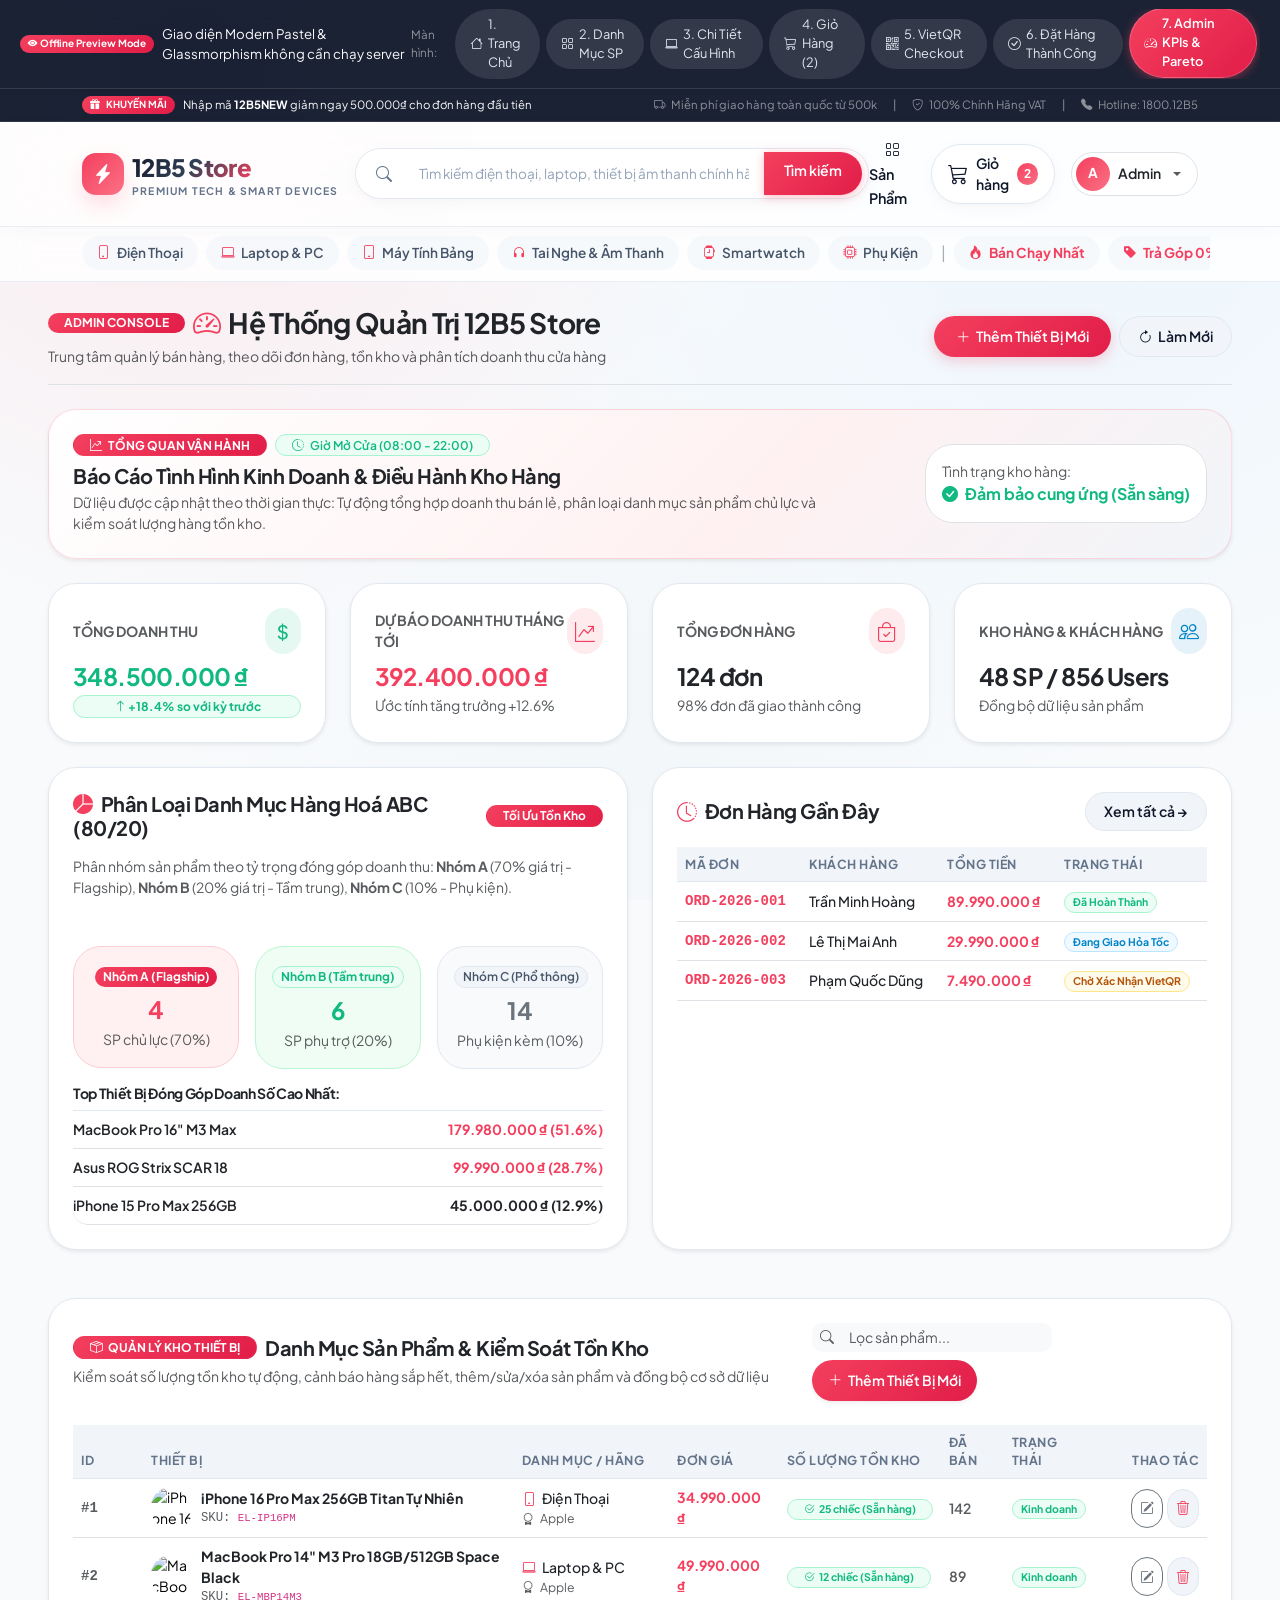
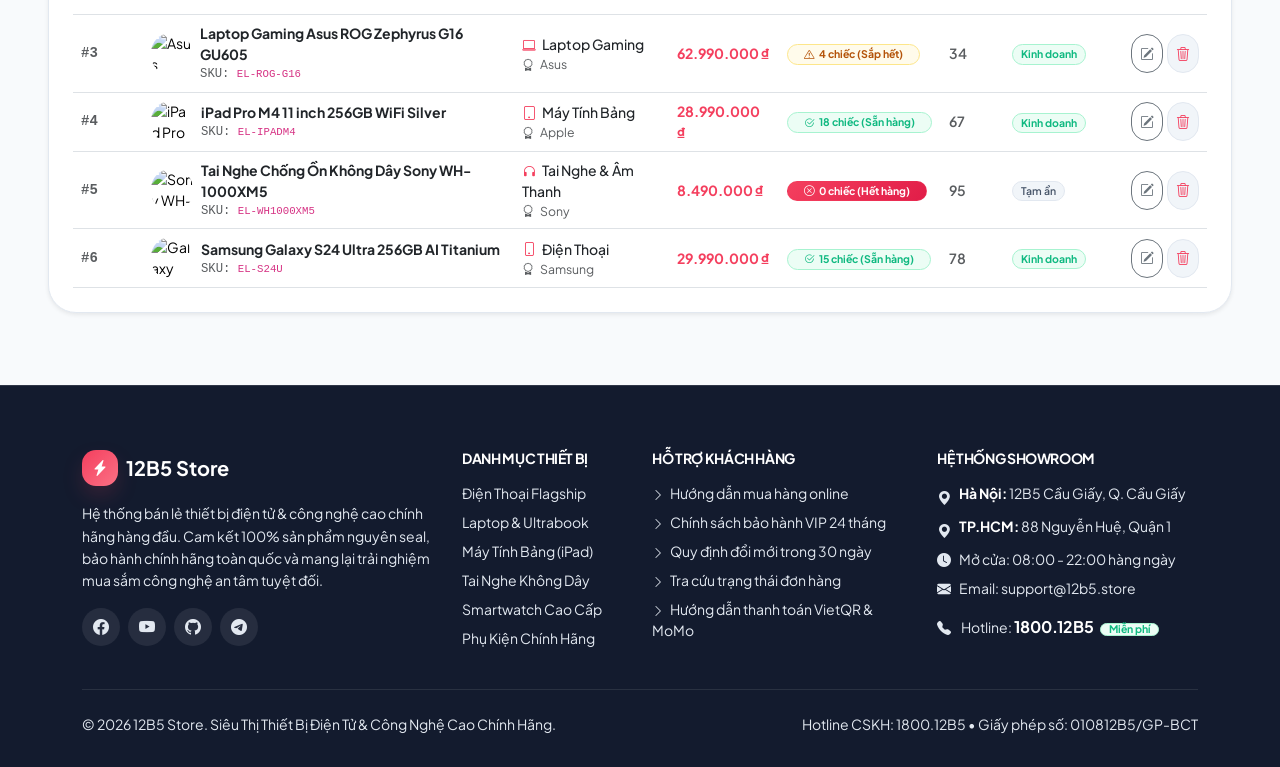
==== commit 4c11397e: "feat(security,reports): implement CSRF, fix authorization, align thesis docs & benchmarks" ====
--- a/preview/admin.html
+++ b/preview/admin.html
@@ -3,6 +3,7 @@
 <head>
     <meta charset="UTF-8">
     <meta name="viewport" content="width=device-width, initial-scale=1.0">
+    <meta name="csrf-token" content="preview-demo-csrf-token">
     <title>Admin Dashboard & KPIs - 12B5 Store | Siêu Thị Thiết Bị Điện Tử & Công Nghệ Cao</title>
     
     <!-- Google Fonts: Plus Jakarta Sans & Inter -->
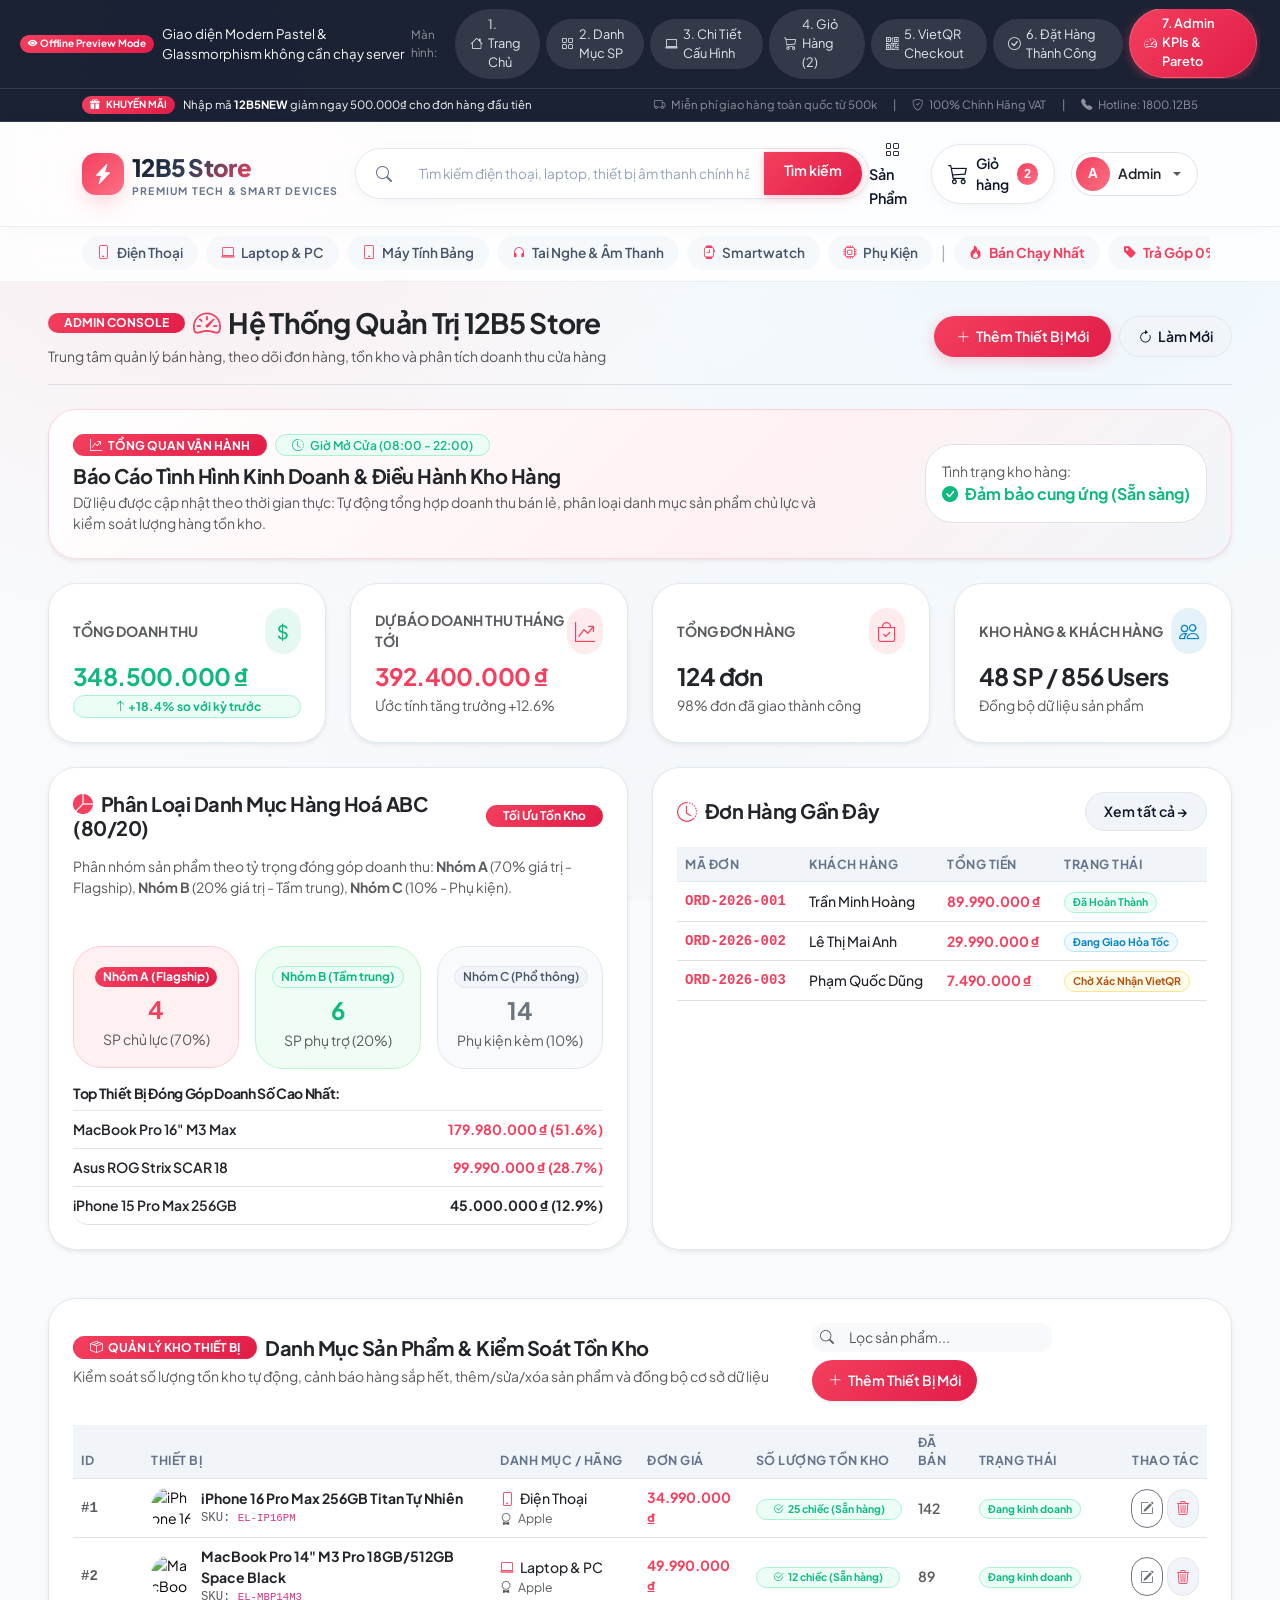
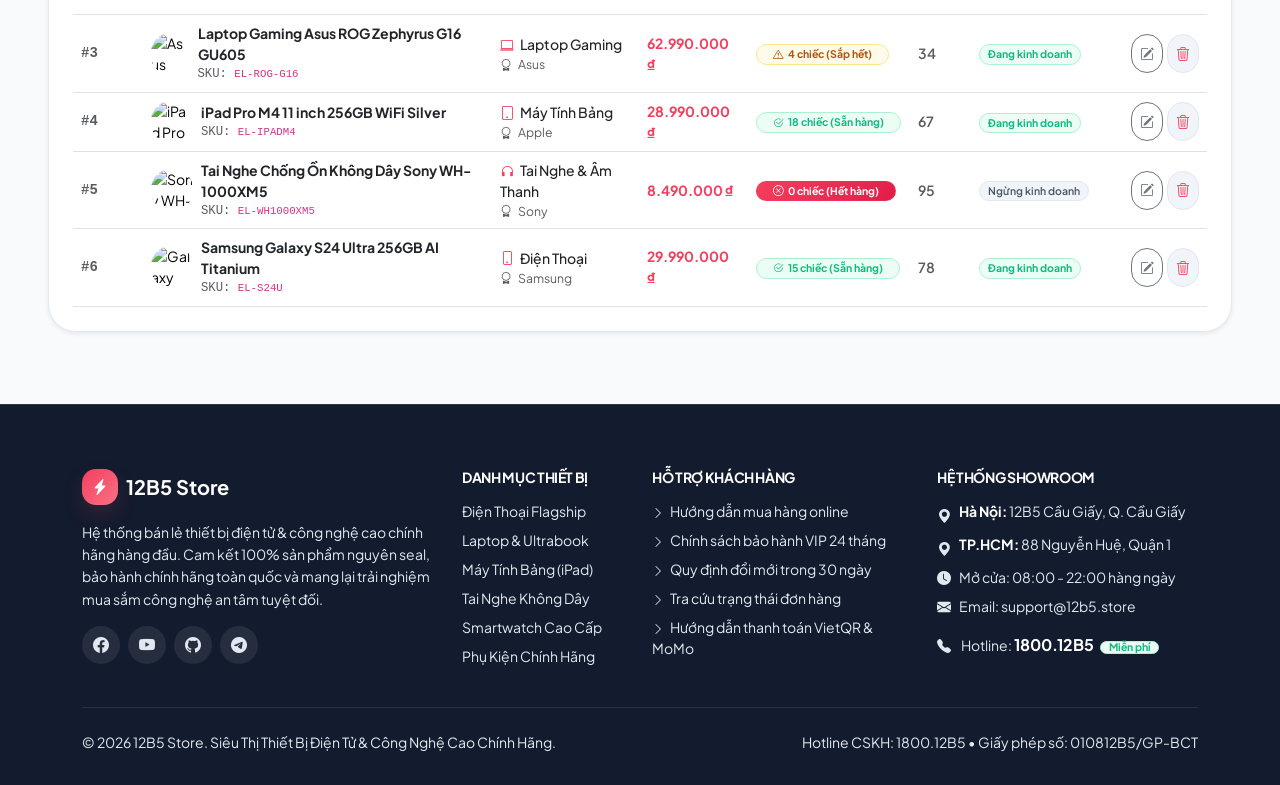
==== commit a6a60d33: "fix(benchmark,security,views): fix benchmark delegator signatures, add 500 error resilience, align a" ====
--- a/preview/admin.html
+++ b/preview/admin.html
@@ -419,7 +419,7 @@
                         </td>
                         <td class="fw-semibold text-muted">142</td>
                         <td>
-                            <span class="badge bg-success bg-opacity-10 text-success border border-success border-opacity-25 rounded-pill px-2 py-1">Kinh doanh</span>
+                            <span class="badge bg-success bg-opacity-10 text-success border border-success border-opacity-25 rounded-pill px-2 py-1">Đang kinh doanh</span>
                         </td>
                         <td class="text-end">
                             <div class="d-inline-flex gap-1">
@@ -455,7 +455,7 @@
                         </td>
                         <td class="fw-semibold text-muted">89</td>
                         <td>
-                            <span class="badge bg-success bg-opacity-10 text-success border border-success border-opacity-25 rounded-pill px-2 py-1">Kinh doanh</span>
+                            <span class="badge bg-success bg-opacity-10 text-success border border-success border-opacity-25 rounded-pill px-2 py-1">Đang kinh doanh</span>
                         </td>
                         <td class="text-end">
                             <div class="d-inline-flex gap-1">
@@ -491,7 +491,7 @@
                         </td>
                         <td class="fw-semibold text-muted">34</td>
                         <td>
-                            <span class="badge bg-success bg-opacity-10 text-success border border-success border-opacity-25 rounded-pill px-2 py-1">Kinh doanh</span>
+                            <span class="badge bg-success bg-opacity-10 text-success border border-success border-opacity-25 rounded-pill px-2 py-1">Đang kinh doanh</span>
                         </td>
                         <td class="text-end">
                             <div class="d-inline-flex gap-1">
@@ -527,7 +527,7 @@
                         </td>
                         <td class="fw-semibold text-muted">67</td>
                         <td>
-                            <span class="badge bg-success bg-opacity-10 text-success border border-success border-opacity-25 rounded-pill px-2 py-1">Kinh doanh</span>
+                            <span class="badge bg-success bg-opacity-10 text-success border border-success border-opacity-25 rounded-pill px-2 py-1">Đang kinh doanh</span>
                         </td>
                         <td class="text-end">
                             <div class="d-inline-flex gap-1">
@@ -563,7 +563,7 @@
                         </td>
                         <td class="fw-semibold text-muted">95</td>
                         <td>
-                            <span class="badge bg-secondary bg-opacity-10 text-secondary border border-secondary border-opacity-25 rounded-pill px-2 py-1">Tạm ẩn</span>
+                            <span class="badge bg-secondary bg-opacity-10 text-secondary border border-secondary border-opacity-25 rounded-pill px-2 py-1">Ngừng kinh doanh</span>
                         </td>
                         <td class="text-end">
                             <div class="d-inline-flex gap-1">
@@ -599,7 +599,7 @@
                         </td>
                         <td class="fw-semibold text-muted">78</td>
                         <td>
-                            <span class="badge bg-success bg-opacity-10 text-success border border-success border-opacity-25 rounded-pill px-2 py-1">Kinh doanh</span>
+                            <span class="badge bg-success bg-opacity-10 text-success border border-success border-opacity-25 rounded-pill px-2 py-1">Đang kinh doanh</span>
                         </td>
                         <td class="text-end">
                             <div class="d-inline-flex gap-1">
